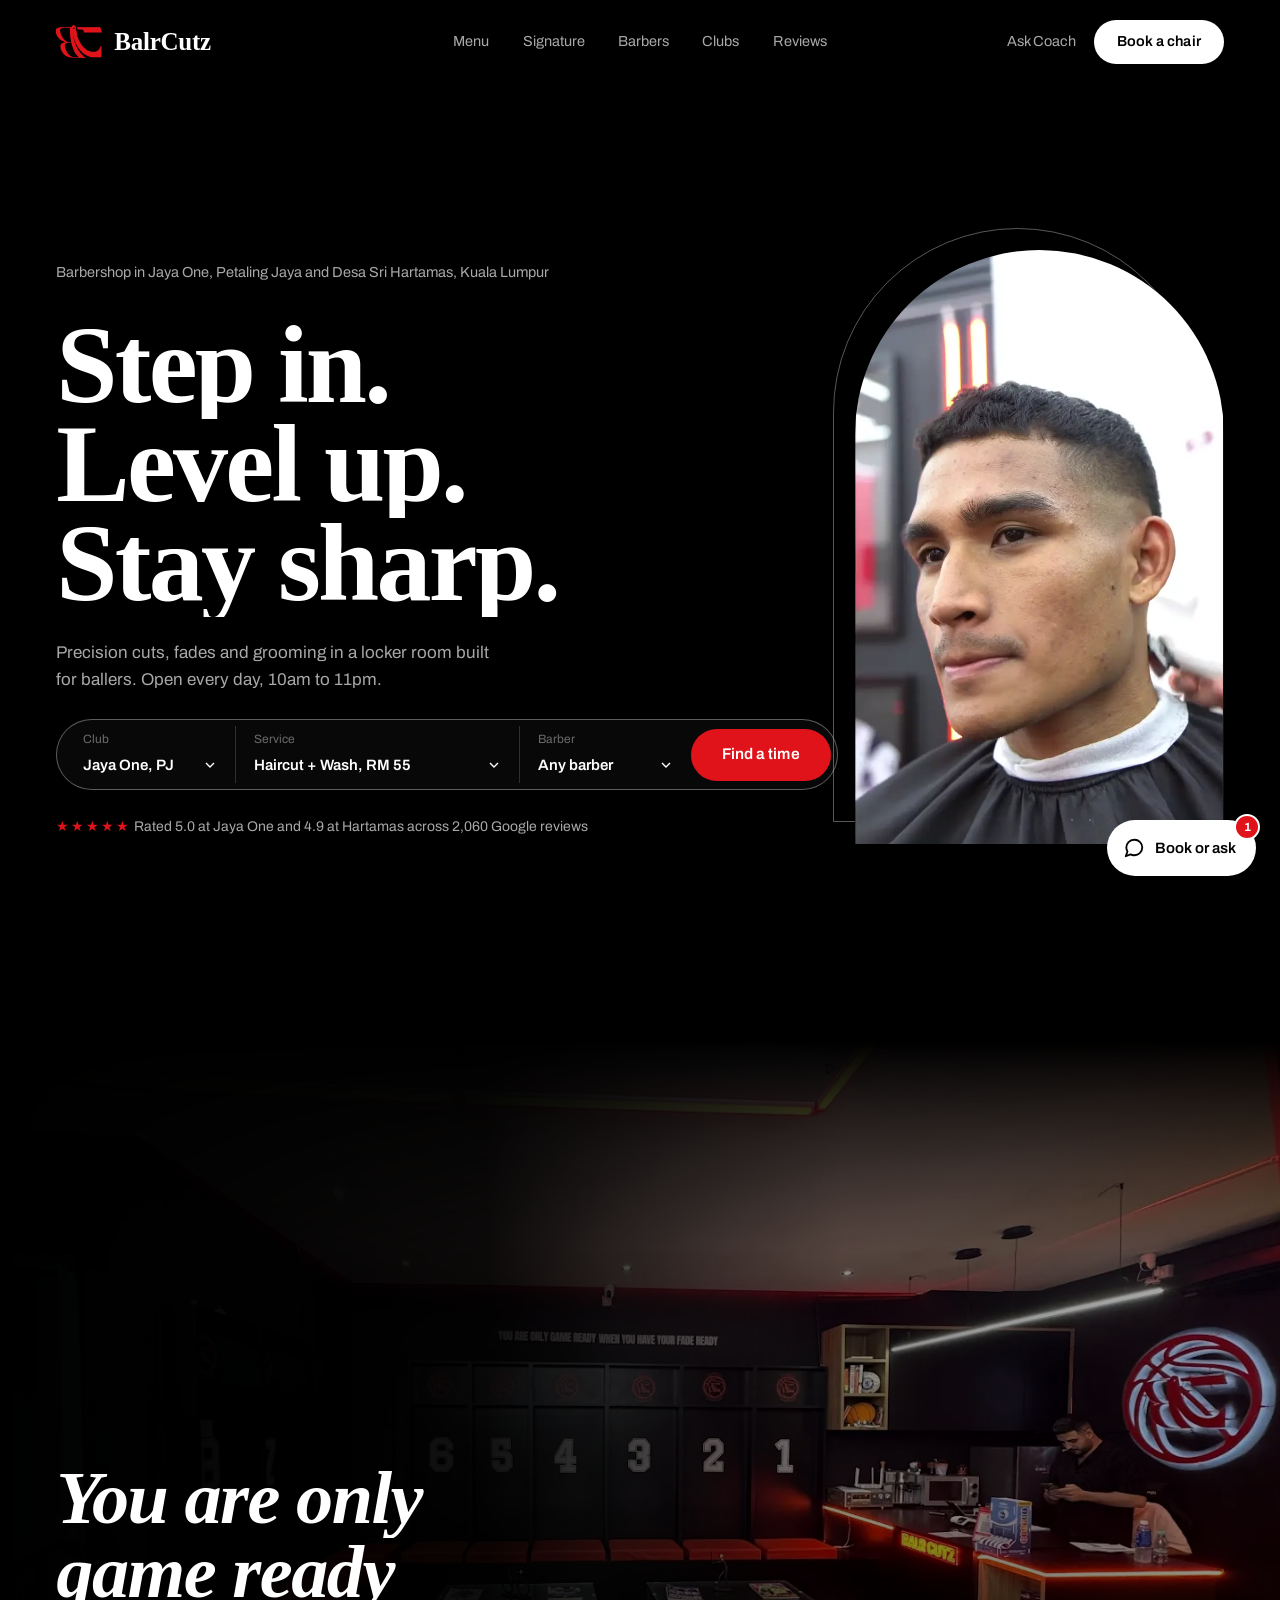
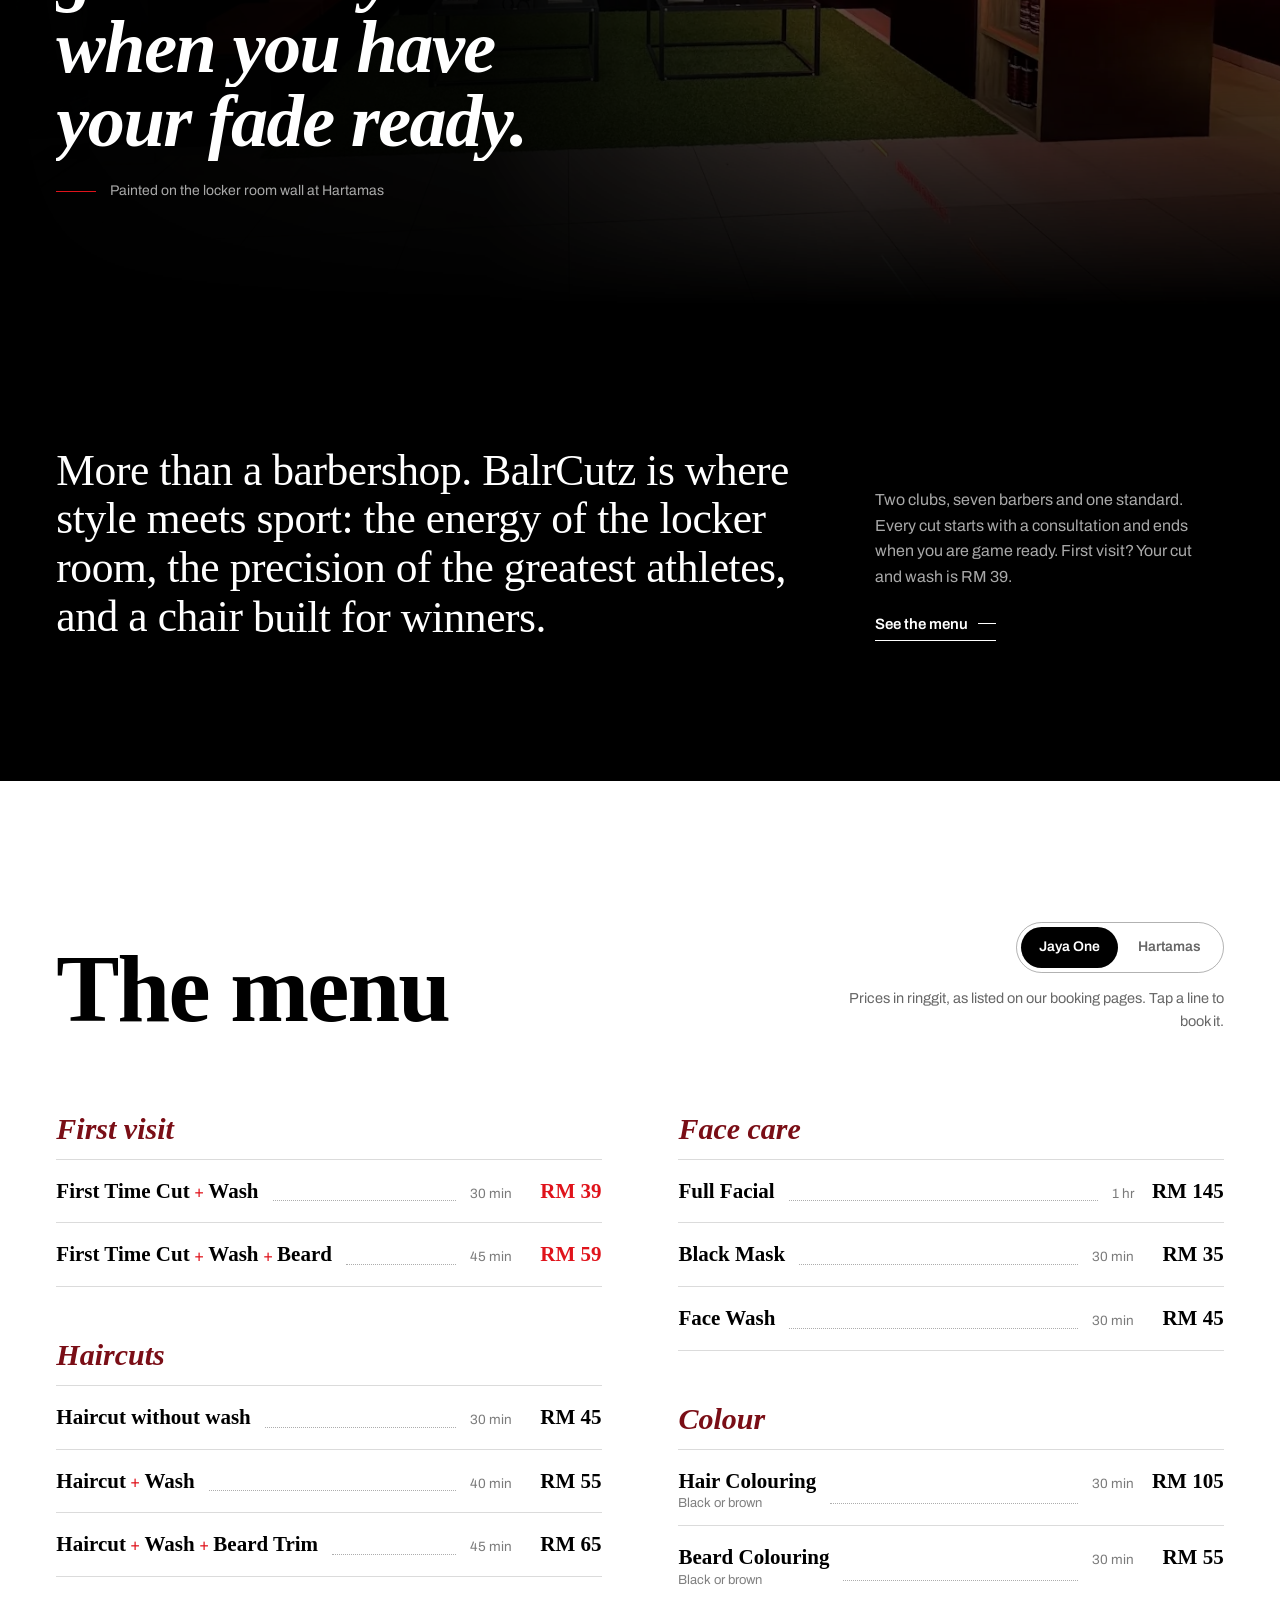
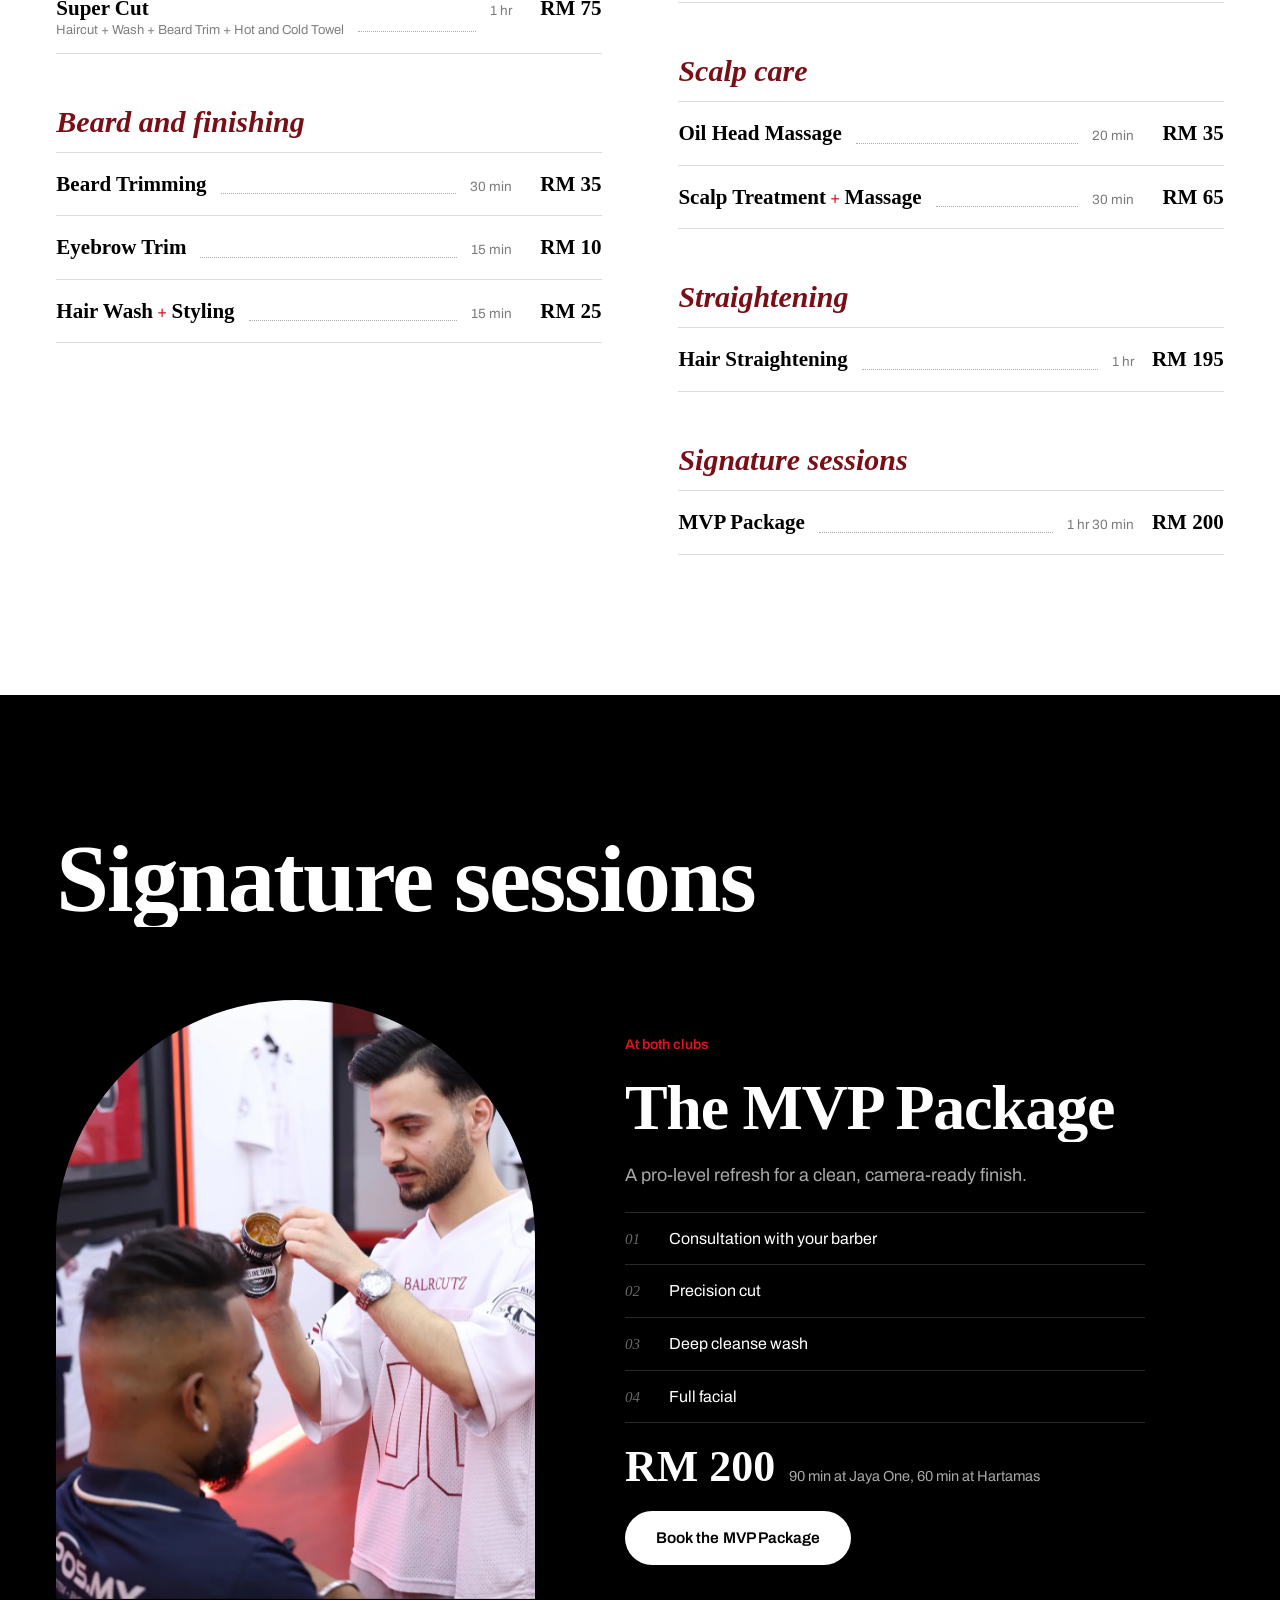
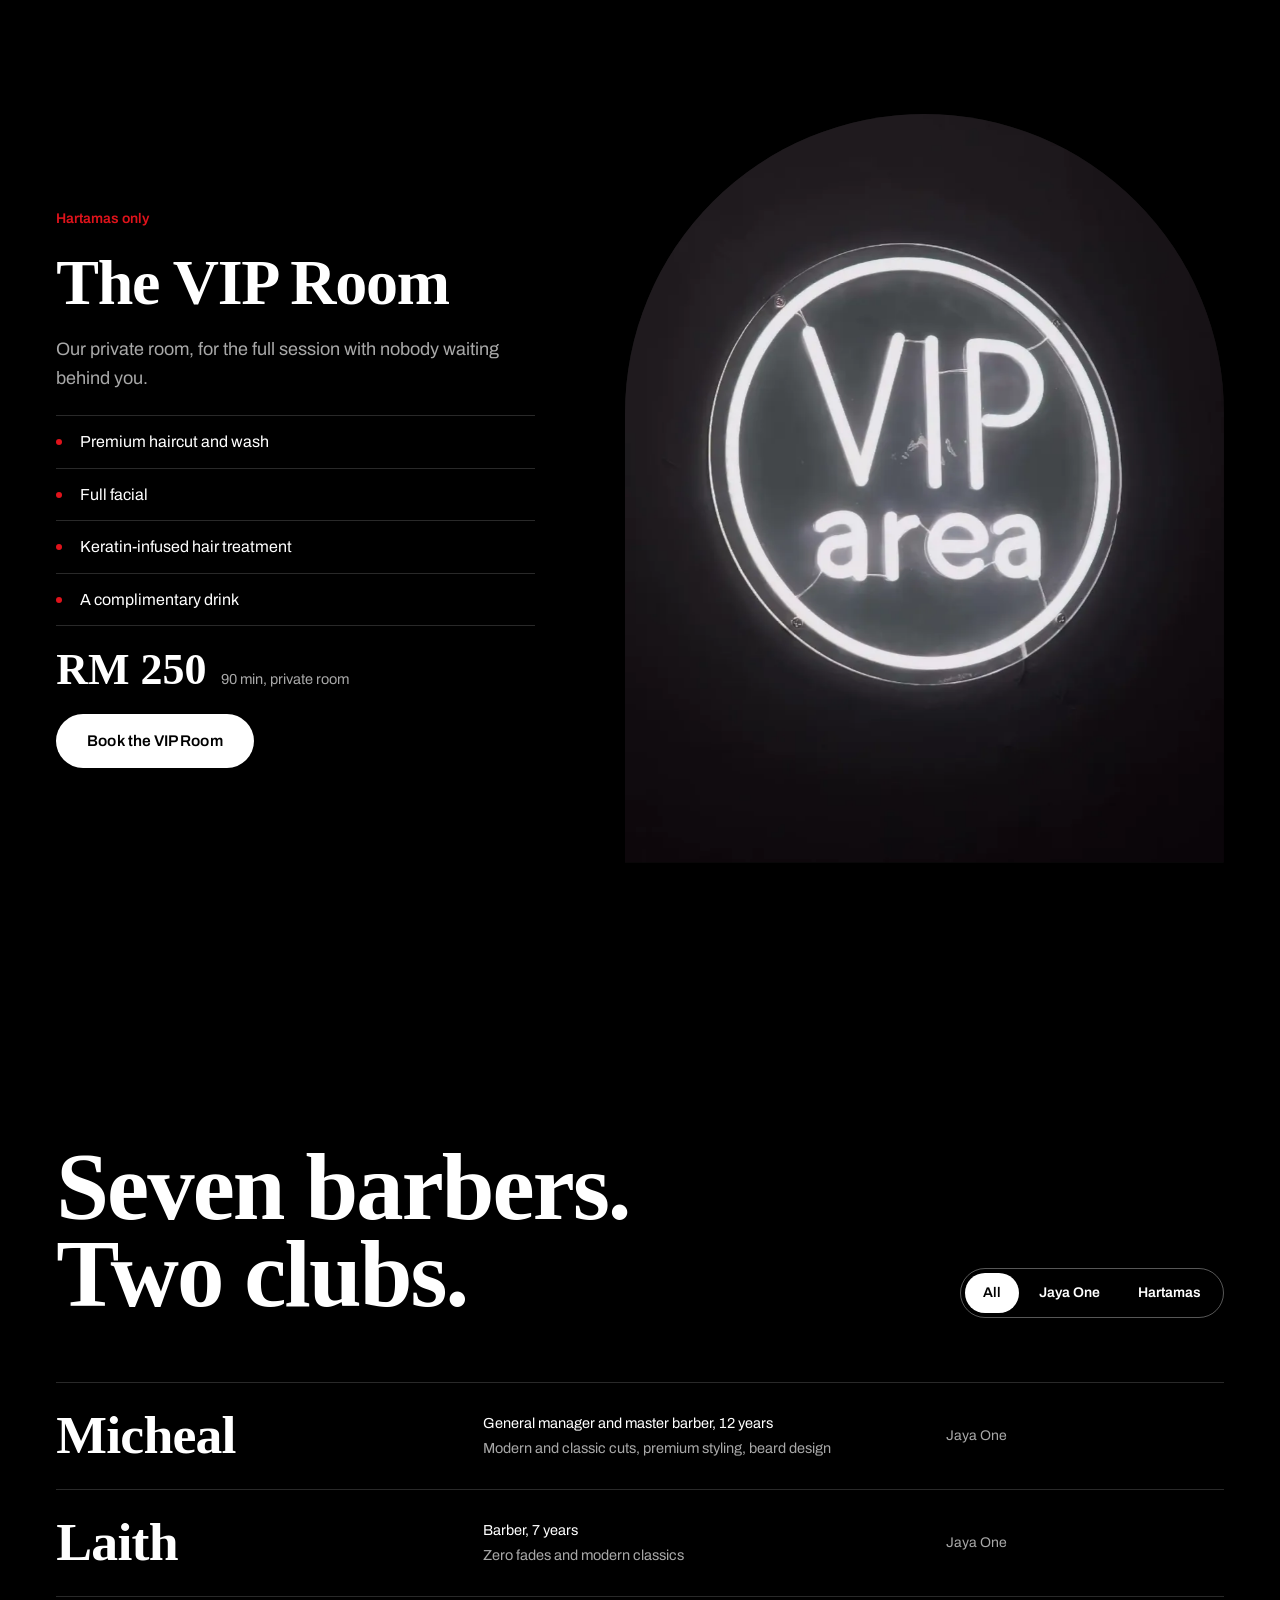
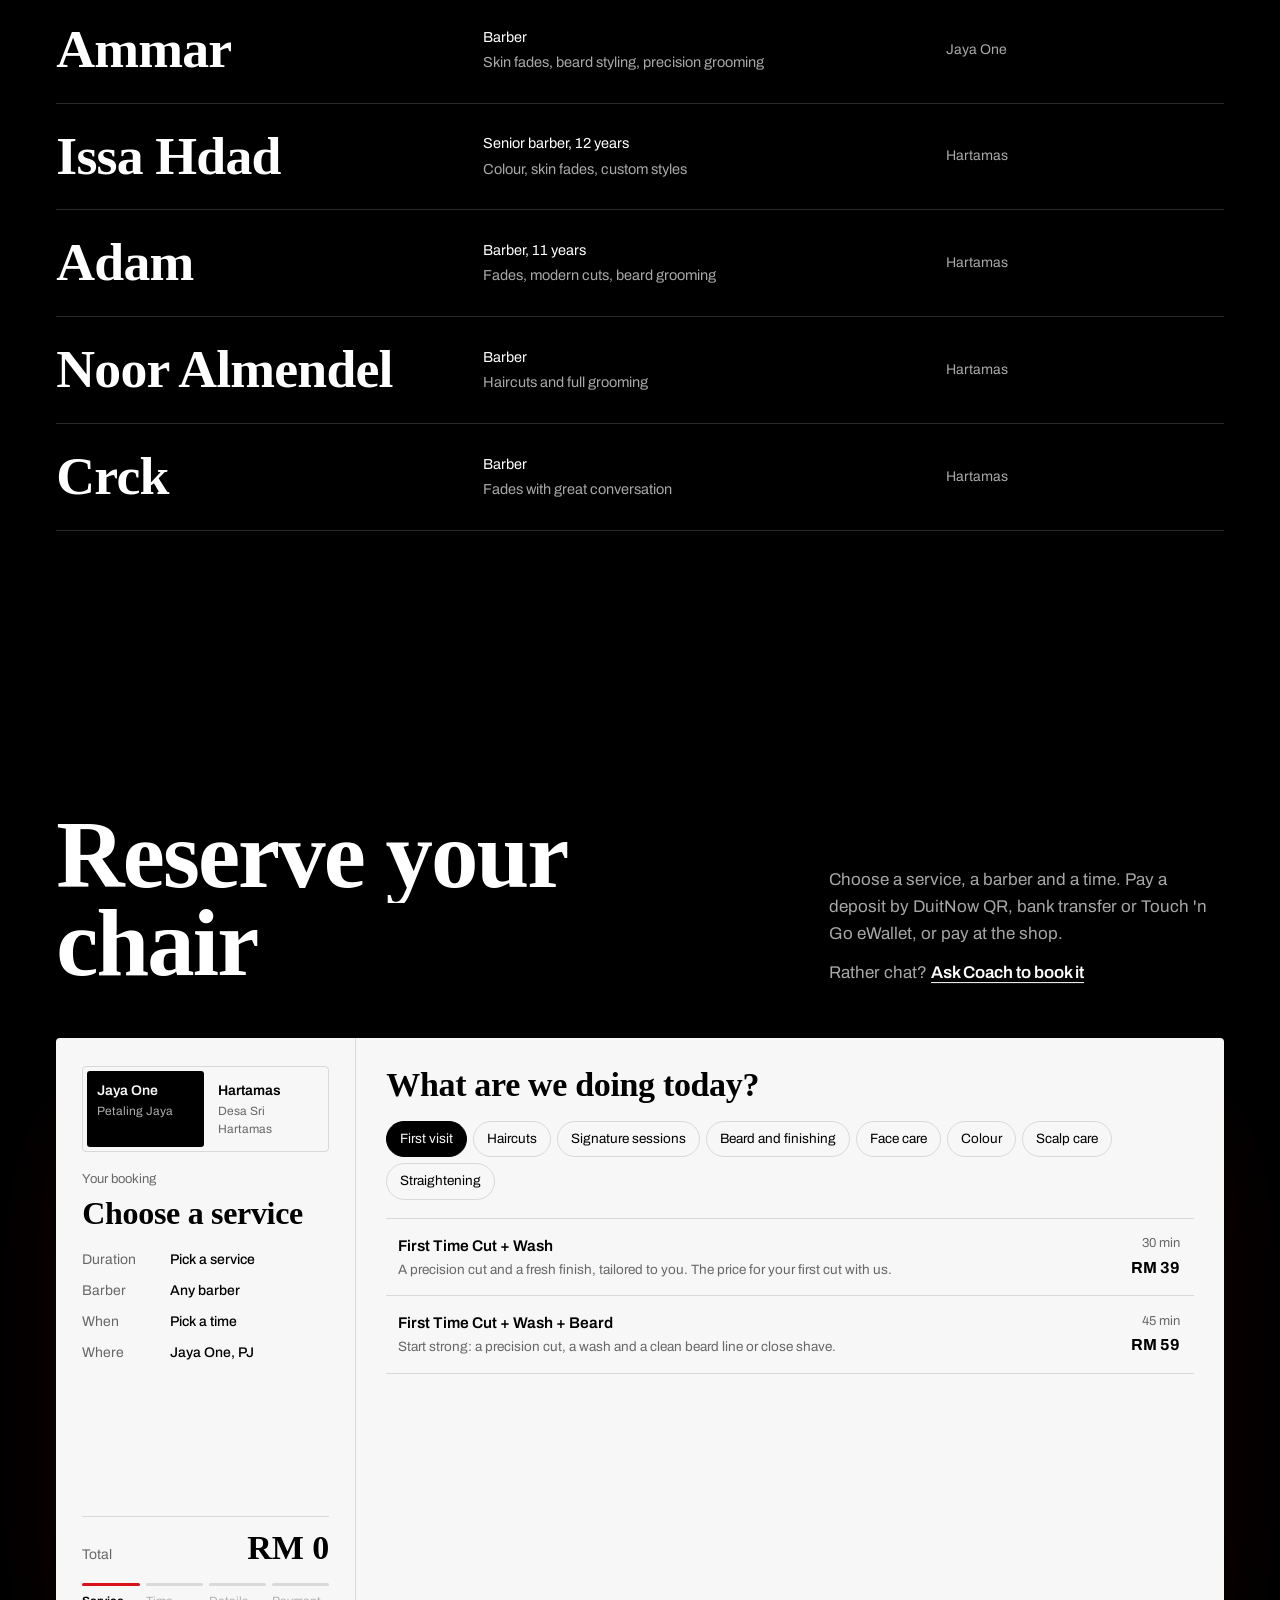
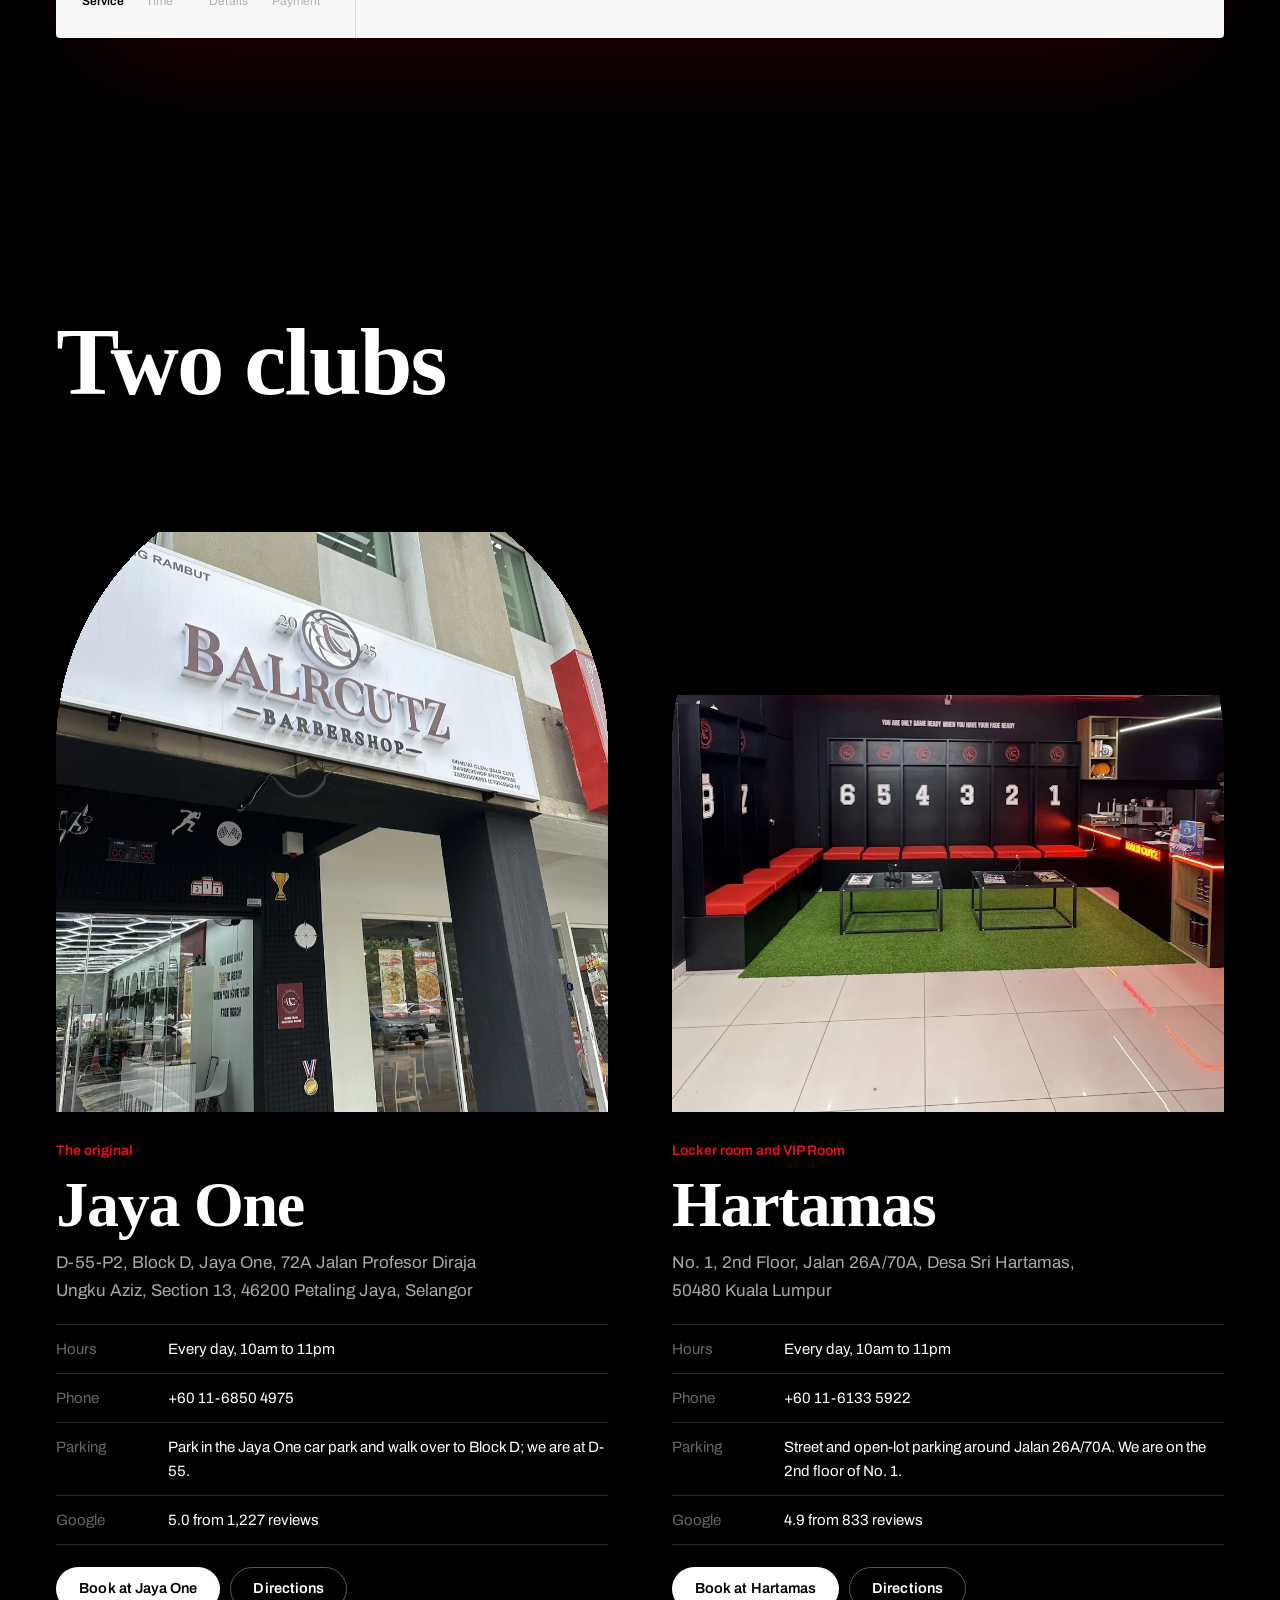
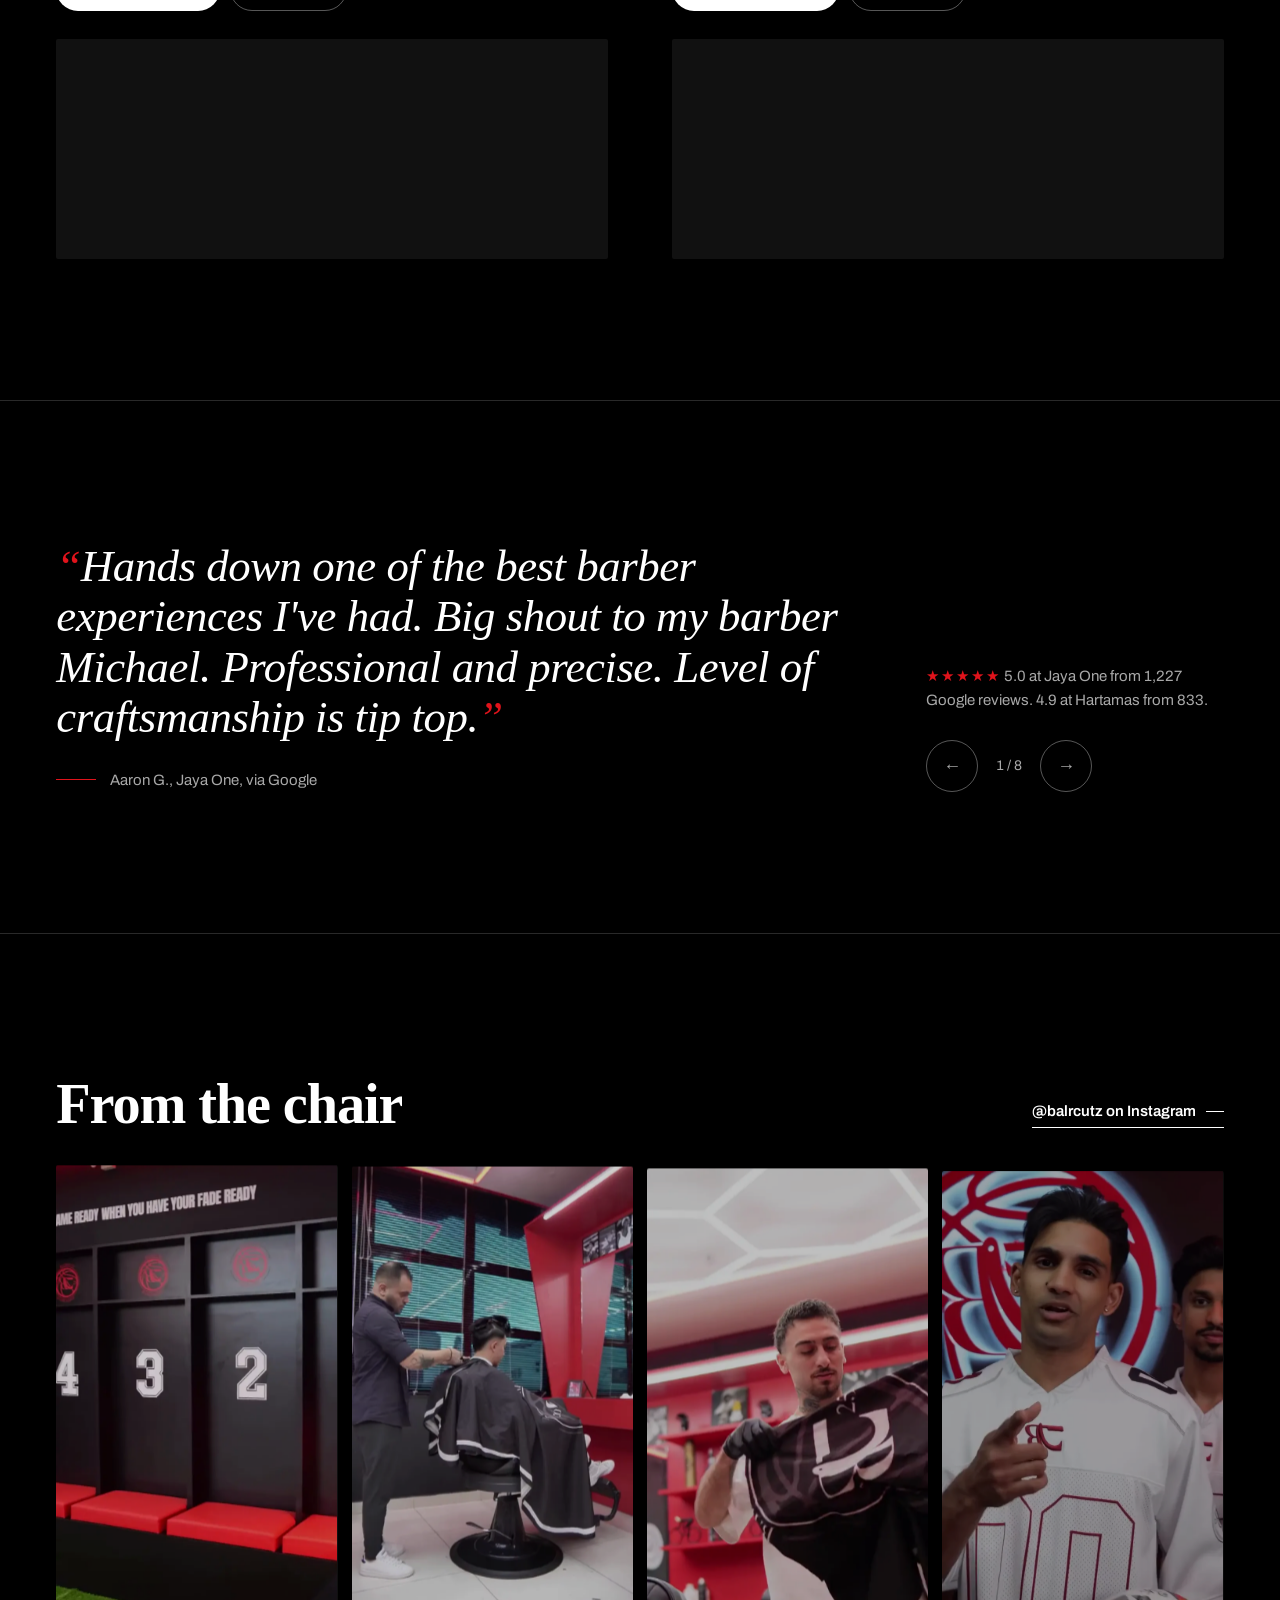
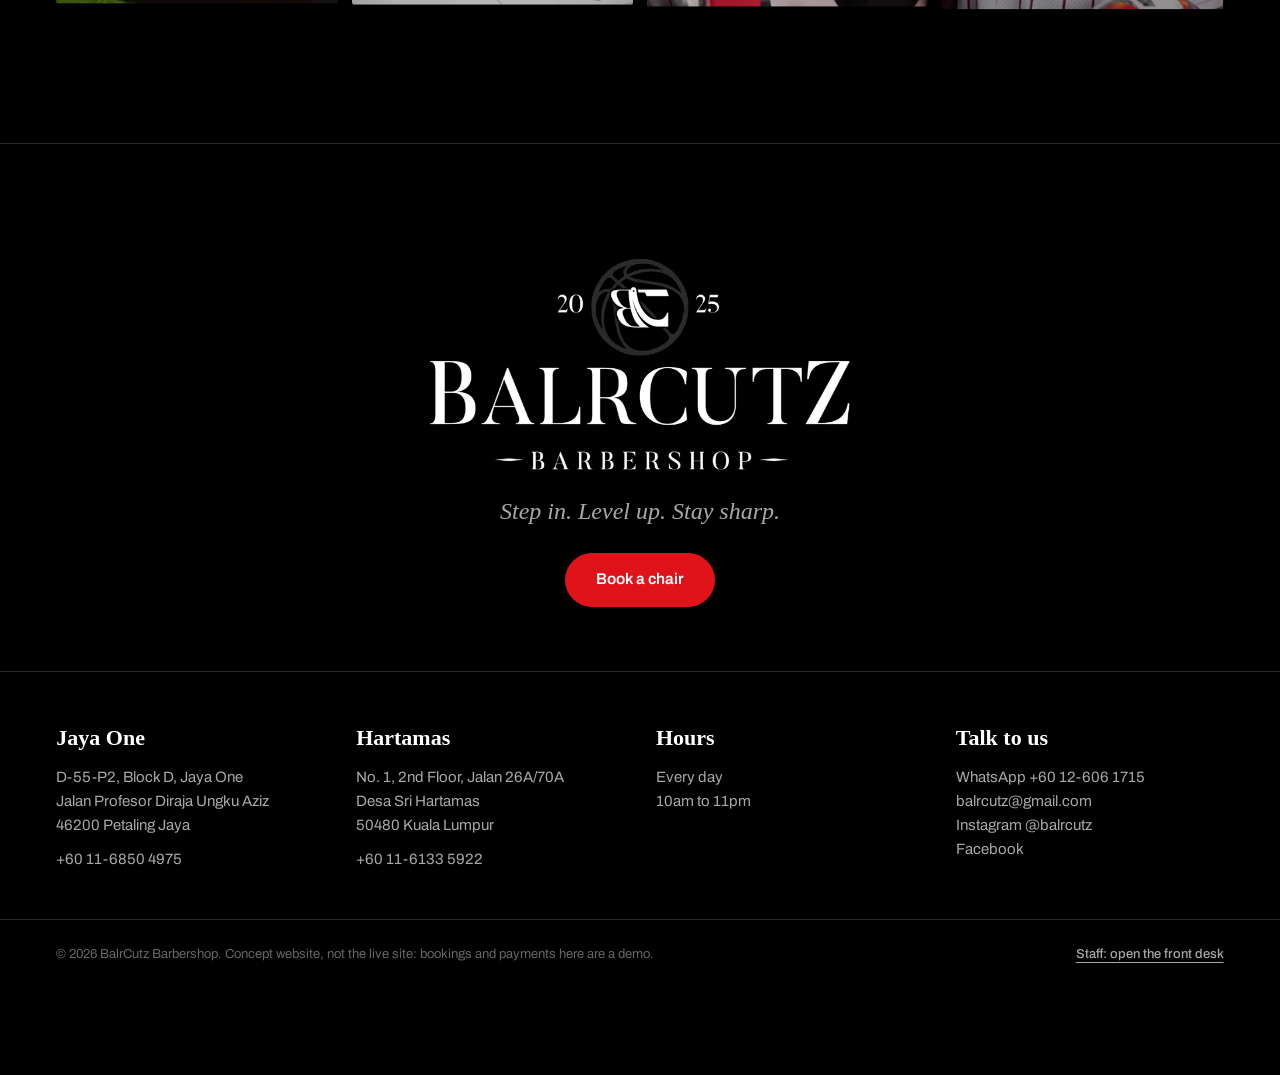
==== site-a-clubhouse/index.html @ 2fb484f3 "Two website concepts for BalrCutz Barbershop The Clubhouse (chic, calm motion) and Game Day (the fir" ====
<!doctype html>
<html lang="en">
<head>
  <meta charset="utf-8">
  <meta name="viewport" content="width=device-width, initial-scale=1">
  <title>BalrCutz Barbershop | The Clubhouse concept</title>
  <meta name="description" content="BalrCutz Barbershop in Jaya One, Petaling Jaya and Desa Sri Hartamas, Kuala Lumpur. Precision cuts, fades and grooming. Book a chair online.">
  <meta name="robots" content="noindex, nofollow">
  <meta property="og:title" content="BalrCutz Barbershop: Step in. Level up. Stay sharp.">
  <meta property="og:description" content="Concept website for BalrCutz: book a chair, pay by DuitNow QR, bank transfer or TNG eWallet, or ask Coach in the chat.">
  <meta property="og:image" content="https://23f3000111.github.io/balrcutz-concepts/shared/img/og.jpg">
  <meta name="theme-color" content="#000000">
  <link rel="icon" href="../shared/img/favicon.png">
  <link rel="apple-touch-icon" href="../shared/img/apple-touch-icon.png">
  <link rel="preload" href="../shared/fonts/bodoni-moda.woff2" as="font" type="font/woff2" crossorigin>
  <link rel="preload" href="../shared/fonts/archivo.woff2" as="font" type="font/woff2" crossorigin>
  <link rel="stylesheet" href="../shared/css/base.css">
  <link rel="stylesheet" href="css/site.css">
  <script>document.documentElement.classList.add('js-fx');setTimeout(function(){var h=document.documentElement;if(!h.classList.contains('fx-ready'))h.classList.add('fx-off')},3500)</script>
</head>
<body>
  <a class="skip" href="#main">Skip to content</a>

  <header class="nav" data-nav>
    <a class="nav-brand" href="#top" aria-label="BalrCutz, back to the top">
      <img src="../shared/img/logo/mark-red.png" alt="" width="46" height="33">
      <span>BalrCutz</span>
    </a>
    <nav class="nav-links" aria-label="Sections">
      <a href="#menu">Menu</a>
      <a href="#signature">Signature</a>
      <a href="#barbers">Barbers</a>
      <a href="#clubs">Clubs</a>
      <a href="#reviews">Reviews</a>
    </nav>
    <div class="nav-end">
      <button class="nav-chat" type="button" data-chat>Ask Coach</button>
      <a class="btn btn-light btn-sm" href="#book" data-book="step:1">Book a chair</a>
      <button class="nav-burger" type="button" data-menu-toggle aria-expanded="false" aria-controls="menu-panel" aria-label="Menu"><span></span><span></span></button>
    </div>
  </header>

  <div class="menu-panel" id="menu-panel" data-menu>
    <nav aria-label="Sections">
      <a href="#menu">Menu</a>
      <a href="#signature">Signature sessions</a>
      <a href="#barbers">Barbers</a>
      <a href="#book">Book a chair</a>
      <a href="#clubs">Clubs</a>
      <a href="#reviews">Reviews</a>
    </nav>
    <p class="menu-panel-foot"><a href="https://www.instagram.com/balrcutz/" target="_blank" rel="noopener">Instagram</a> <a href="https://wa.me/60126061715" target="_blank" rel="noopener">WhatsApp</a></p>
  </div>

  <main id="main">
    <!-- Hero: their own tagline, the arched mirror, and a finder that pre-fills the booking -->
    <section class="hero" id="top">
      <div class="hero-copy">
        <p class="hero-where" data-reveal="fade">Barbershop in Jaya One, Petaling Jaya and Desa Sri Hartamas, Kuala Lumpur</p>
        <h1 class="hero-title" data-reveal="lines" data-delay=".15">Step in.<br>Level up.<br>Stay sharp.</h1>
        <p class="hero-lede" data-reveal="up" data-delay=".75">Precision cuts, fades and grooming in a locker room built for ballers. Open every day, 10am to 11pm.</p>
        <form class="finder" id="finder" data-reveal="up" data-delay=".9" aria-label="Find a time">
          <label class="finder-f"><span>Club</span>
            <select name="club">
              <option value="jayaone">Jaya One, PJ</option>
              <option value="hartamas">Hartamas, KL</option>
            </select>
          </label>
          <label class="finder-f finder-svc"><span>Service</span><select name="svc"></select></label>
          <label class="finder-f"><span>Barber</span><select name="barber"></select></label>
          <button class="btn btn-red" type="submit">Find a time</button>
        </form>
        <p class="hero-proof" data-reveal="fade" data-delay="1.1"><span class="stars" aria-hidden="true">&#9733;&#9733;&#9733;&#9733;&#9733;</span> Rated 5.0 at Jaya One and 4.9 at Hartamas across 2,060 Google reviews</p>
      </div>
      <div class="hero-mirror">
        <div class="mirror-frame">
          <span class="mirror-line" aria-hidden="true" data-reveal="fade" data-delay=".9"></span>
          <figure class="mirror" data-reveal="clip" data-delay=".2">
            <video data-autoplay muted loop playsinline preload="auto" poster="../shared/video/fade.webp" aria-label="A mid fade being finished at BalrCutz Hartamas">
              <source src="../shared/video/fade.mp4" type="video/mp4">
            </video>
          </figure>
        </div>
      </div>
    </section>

    <!-- The line painted on their locker-room wall -->
    <section class="wall" aria-labelledby="wall-quote">
      <div class="wall-media"><img src="../shared/img/shop/ht-lockers.webp" alt="The locker room at BalrCutz Hartamas, with numbered lockers, red benches and turf" width="1600" height="1200" loading="lazy" data-parallax=".14"></div>
      <div class="wall-copy">
        <blockquote>
          <p id="wall-quote" class="wall-quote" data-reveal="lines">You are only game ready when you have your fade ready.</p>
        </blockquote>
        <p class="wall-cap" data-reveal="fade" data-delay=".4">Painted on the locker room wall at Hartamas</p>
      </div>
    </section>

    <section class="intro" aria-label="About BalrCutz">
      <p class="intro-text" data-reveal="words">More than a barbershop. BalrCutz is where style meets sport: the energy of the locker room, the precision of the greatest athletes, and a chair built for winners.</p>
      <div class="intro-side" data-reveal="up" data-delay=".2">
        <p>Two clubs, seven barbers and one standard. Every cut starts with a consultation and ends when you are game ready. First visit? Your cut and wash is RM 39.</p>
        <a class="link-arrow" href="#menu">See the menu</a>
      </div>
    </section>

    <!-- The menu, set like the white price card on their wall -->
    <section class="menu" id="menu" aria-labelledby="menu-title">
      <header class="menu-head">
        <h2 id="menu-title" class="sec-title" data-reveal="lines">The menu</h2>
        <div class="menu-tools" data-reveal="up" data-delay=".2">
          <div class="seg" role="group" aria-label="Show prices for">
            <button type="button" aria-pressed="true" data-menu-club="jayaone">Jaya One</button>
            <button type="button" aria-pressed="false" data-menu-club="hartamas">Hartamas</button>
          </div>
          <p>Prices in ringgit, as listed on our booking pages. Tap a line to book it.</p>
        </div>
      </header>
      <div class="menu-cols" id="menu-list" aria-live="polite"></div>
    </section>

    <section class="sig" id="signature" aria-labelledby="sig-title">
      <h2 id="sig-title" class="sec-title" data-reveal="lines">Signature sessions</h2>
      <div class="sig-grid">
        <article class="sig-card">
          <figure class="sig-photo arch" data-reveal="clip"><img src="../shared/img/pro/pomade.webp" alt="A BalrCutz barber working pomade into a finished cut" width="1100" height="1467" loading="lazy"></figure>
          <div class="sig-body">
            <p class="sig-where">At both clubs</p>
            <h3 class="sig-name" data-reveal="lines">The MVP Package</h3>
            <p class="sig-text">A pro-level refresh for a clean, camera-ready finish.</p>
            <ol class="sig-steps" data-reveal="stagger">
              <li>Consultation with your barber</li>
              <li>Precision cut</li>
              <li>Deep cleanse wash</li>
              <li>Full facial</li>
            </ol>
            <p class="sig-price"><strong>RM 200</strong> <span>90 min at Jaya One, 60 min at Hartamas</span></p>
            <a class="btn btn-light" href="#book" data-book="svc:mvp,step:1">Book the MVP Package</a>
          </div>
        </article>
        <article class="sig-card">
          <figure class="sig-photo arch" data-reveal="clip" data-delay=".15"><img src="../shared/img/reel/vip.webp" alt="The neon VIP area sign at BalrCutz Hartamas" width="900" height="1125" loading="lazy"></figure>
          <div class="sig-body">
            <p class="sig-where">Hartamas only</p>
            <h3 class="sig-name" data-reveal="lines">The VIP Room</h3>
            <p class="sig-text">Our private room, for the full session with nobody waiting behind you.</p>
            <ul class="sig-list" data-reveal="stagger">
              <li>Premium haircut and wash</li>
              <li>Full facial</li>
              <li>Keratin-infused hair treatment</li>
              <li>A complimentary drink</li>
            </ul>
            <p class="sig-price"><strong>RM 250</strong> <span>90 min, private room</span></p>
            <a class="btn btn-light" href="#book" data-book="svc:vip,club:hartamas,step:1">Book the VIP Room</a>
          </div>
        </article>
      </div>
    </section>

    <section class="roster" id="barbers" aria-labelledby="roster-title">
      <header class="roster-head">
        <h2 id="roster-title" class="sec-title" data-reveal="lines">Seven barbers.<br>Two clubs.</h2>
        <div class="seg" role="group" aria-label="Show barbers at" data-reveal="up" data-delay=".2">
          <button type="button" aria-pressed="true" data-roster="all">All</button>
          <button type="button" aria-pressed="false" data-roster="jayaone">Jaya One</button>
          <button type="button" aria-pressed="false" data-roster="hartamas">Hartamas</button>
        </div>
      </header>
      <ol class="roster-list" id="roster-list"></ol>
      <figure class="roster-float" aria-hidden="true"><img alt="" src="../shared/img/team/micheal-bw.webp" width="320" height="400"></figure>
    </section>

    <section class="book" id="book" aria-labelledby="book-title">
      <header class="book-head">
        <h2 id="book-title" class="sec-title" data-reveal="lines">Reserve your chair</h2>
        <div class="book-intro" data-reveal="up" data-delay=".2">
          <p>Choose a service, a barber and a time. Pay a deposit by DuitNow QR, bank transfer or Touch 'n Go eWallet, or pay at the shop.</p>
          <p class="book-alt">Rather chat? <button class="link" type="button" data-chat="book">Ask Coach to book it</button></p>
        </div>
      </header>
      <div id="bk-main" data-reveal="fade" data-delay=".1"></div>
    </section>

    <section class="clubs" id="clubs" aria-labelledby="clubs-title">
      <h2 id="clubs-title" class="sec-title" data-reveal="lines">Two clubs</h2>
      <div class="clubs-grid" id="clubs-grid"></div>
    </section>

    <section class="reviews" id="reviews" aria-labelledby="reviews-title">
      <h2 id="reviews-title" class="sr-only">Reviews</h2>
      <div class="rv">
        <figure class="rv-quote" id="rv-quote" aria-live="polite">
          <blockquote><p id="rv-text"></p></blockquote>
          <figcaption id="rv-by"></figcaption>
        </figure>
        <div class="rv-side">
          <p class="rv-score"><span class="stars" aria-hidden="true">&#9733;&#9733;&#9733;&#9733;&#9733;</span> 5.0 at Jaya One from 1,227 Google reviews. 4.9 at Hartamas from 833.</p>
          <div class="rv-nav">
            <button type="button" class="rv-btn" id="rv-prev" aria-label="Previous review">&#8592;</button>
            <span id="rv-count" aria-hidden="true">1 / 8</span>
            <button type="button" class="rv-btn" id="rv-next" aria-label="Next review">&#8594;</button>
          </div>
        </div>
      </div>
    </section>

    <section class="ig" aria-labelledby="ig-title">
      <header class="ig-head">
        <h2 id="ig-title" class="ig-title" data-reveal="lines">From the chair</h2>
        <a class="link-arrow" href="https://www.instagram.com/balrcutz/" target="_blank" rel="noopener">@balrcutz on Instagram</a>
      </header>
      <div class="ig-grid" data-reveal="stagger">
        <a class="ig-tile" href="https://www.instagram.com/balrcutz/reel/DRPA_7CEvmE/" target="_blank" rel="noopener" aria-label="Reel: the Hartamas opening, locker room tour">
          <video data-autoplay muted loop playsinline preload="none" poster="../shared/video/lockers.webp"><source src="../shared/video/lockers.mp4" type="video/mp4"></video>
        </a>
        <a class="ig-tile" href="https://www.instagram.com/balrcutz/reel/DfmTlaFSLUH/" target="_blank" rel="noopener" aria-label="Reel: a sectioned cut with clipper work">
          <video data-autoplay muted loop playsinline preload="none" poster="../shared/video/sections.webp"><source src="../shared/video/sections.mp4" type="video/mp4"></video>
        </a>
        <a class="ig-tile" href="https://www.instagram.com/balrcutz/reel/Dey1R01gUAp/" target="_blank" rel="noopener" aria-label="Reel: cape on under the hexagon lights">
          <video data-autoplay muted loop playsinline preload="none" poster="../shared/video/chair.webp"><source src="../shared/video/chair.mp4" type="video/mp4"></video>
        </a>
        <a class="ig-tile" href="https://www.instagram.com/balrcutz/reel/DRPA_7CEvmE/" target="_blank" rel="noopener" aria-label="Reel: the BalrCutz barbers in their jerseys">
          <video data-autoplay muted loop playsinline preload="none" poster="../shared/video/team.webp"><source src="../shared/video/team.mp4" type="video/mp4"></video>
        </a>
      </div>
    </section>
  </main>

  <footer class="foot">
    <div class="foot-top">
      <img class="foot-mark" src="../shared/img/logo/wordmark-light.png" alt="BalrCutz Barbershop, established 2025" width="360" height="181" loading="lazy">
      <p class="foot-line">Step in. Level up. Stay sharp.</p>
      <a class="btn btn-red" href="#book" data-book="step:1">Book a chair</a>
    </div>
    <div class="foot-cols">
      <div>
        <h3>Jaya One</h3>
        <p>D-55-P2, Block D, Jaya One<br>Jalan Profesor Diraja Ungku Aziz<br>46200 Petaling Jaya</p>
        <p><a href="tel:+601168504975">+60 11-6850 4975</a></p>
      </div>
      <div>
        <h3>Hartamas</h3>
        <p>No. 1, 2nd Floor, Jalan 26A/70A<br>Desa Sri Hartamas<br>50480 Kuala Lumpur</p>
        <p><a href="tel:+601161335922">+60 11-6133 5922</a></p>
      </div>
      <div>
        <h3>Hours</h3>
        <p>Every day<br>10am to 11pm</p>
      </div>
      <div>
        <h3>Talk to us</h3>
        <p><a href="https://wa.me/60126061715" target="_blank" rel="noopener">WhatsApp +60 12-606 1715</a><br><a href="mailto:balrcutz@gmail.com">balrcutz@gmail.com</a><br><a href="https://www.instagram.com/balrcutz/" target="_blank" rel="noopener">Instagram @balrcutz</a><br><a href="https://www.facebook.com/people/BalrCutz-Barbershop/61573765353855/" target="_blank" rel="noopener">Facebook</a></p>
      </div>
    </div>
    <div class="foot-base">
      <p>&copy; <span data-year>2026</span> BalrCutz Barbershop. Concept website, not the live site: bookings and payments here are a demo.</p>
      <p><button class="link" type="button" data-desk="booking">Staff: open the front desk</button></p>
    </div>
  </footer>

  <script src="../shared/js/vendor/gsap.min.js" defer></script>
  <script src="../shared/js/vendor/ScrollTrigger.min.js" defer></script>
  <script src="../shared/js/vendor/SplitText.min.js" defer></script>
  <script src="../shared/js/vendor/lenis.min.js" defer></script>
  <script src="../shared/js/vendor/qrcode.min.js" defer></script>
  <script src="../shared/js/core.js" defer></script>
  <script src="../shared/js/data.js" defer></script>
  <script src="../shared/js/booking.js" defer></script>
  <script src="../shared/js/pay.js" defer></script>
  <script src="../shared/js/desk.js" defer></script>
  <script src="../shared/js/chat.js" defer></script>
  <script src="../shared/js/fx.js" defer></script>
  <script src="../shared/js/ui.js" defer></script>
  <script src="js/site.js" defer></script>
</body>
</html>
---- shared/css/base.css ----
/* BalrCutz shared styles: fonts, reset, and the shared components (booking widget, payment panel, chat, front desk, toasts).
   Components read custom properties so each concept skins them without fighting selectors:
   --ink --paper --red --maroon  --f-display --f-ui  --bk-*  --ch-*  (defaults below are concept-neutral) */

/* ---------- fonts (self-hosted, latin) ---------- */
@font-face { font-family: 'Bodoni Moda'; src: url('../fonts/bodoni-moda.woff2') format('woff2'); font-weight: 400 900; font-style: normal; font-display: swap; }
@font-face { font-family: 'Bodoni Moda'; src: url('../fonts/bodoni-moda-italic.woff2') format('woff2'); font-weight: 400 900; font-style: italic; font-display: swap; }
@font-face { font-family: 'Archivo'; src: url('../fonts/archivo.woff2') format('woff2'); font-weight: 100 900; font-stretch: 62% 125%; font-style: normal; font-display: swap; }
@font-face { font-family: 'Roboto Serif Cond'; src: url('../fonts/roboto-serif-cond-900.woff2') format('woff2'); font-weight: 900; font-style: normal; font-display: swap; }
@font-face { font-family: 'Roboto Serif Semi'; src: url('../fonts/roboto-serif-semicond-800.woff2') format('woff2'); font-weight: 800; font-style: normal; font-display: swap; }
@font-face { font-family: 'Roboto Serif'; src: url('../fonts/roboto-serif-text.woff2') format('woff2'); font-weight: 400 700; font-style: normal; font-display: swap; }
@font-face { font-family: 'Roboto Serif'; src: url('../fonts/roboto-serif-text-italic.woff2') format('woff2'); font-weight: 400; font-style: italic; font-display: swap; }

/* ---------- reset ---------- */
*, *::before, *::after { box-sizing: border-box; }
html { -webkit-text-size-adjust: 100%; text-size-adjust: 100%; scroll-padding-top: 88px; }
body { margin: 0; min-height: 100vh; text-rendering: optimizeLegibility; -webkit-font-smoothing: antialiased; -moz-osx-font-smoothing: grayscale; overflow-x: clip; }
img, video, svg, canvas { display: block; max-width: 100%; }
img, video { height: auto; }
h1, h2, h3, h4, h5, h6, p, figure, blockquote, dl, dd, ol, ul { margin: 0; }
ol, ul { padding: 0; list-style: none; }
button, input, select, textarea { font: inherit; color: inherit; }
button { cursor: pointer; background: none; border: 0; padding: 0; }
button:disabled { cursor: not-allowed; }
a { color: inherit; text-decoration: none; }
table { border-collapse: collapse; }
[hidden] { display: none !important; }
:focus-visible { outline: 2px solid var(--focus, #E0131B); outline-offset: 3px; }
.sr-only, .bk-sr { position: absolute !important; width: 1px; height: 1px; overflow: hidden; clip: rect(0 0 0 0); white-space: nowrap; }
.skip { position: fixed; left: 16px; top: -60px; z-index: 2000; padding: 10px 16px; background: #fff; color: #000; font: 600 14px/1 system-ui, sans-serif; border-radius: 4px; transition: top .2s; }
.skip:focus { top: 16px; }

.plus { font-family: var(--f-ui, system-ui, sans-serif); font-weight: 400; font-size: .78em; font-style: normal; color: var(--red, #E0131B); padding: 0 .08em; vertical-align: .06em; }

/* Motion: elements waiting for a reveal stay hidden only while the motion layer is running */
.js-fx [data-reveal] { visibility: hidden; }
.fx-off [data-reveal] { visibility: visible !important; }
.fx-line { padding-bottom: .04em; margin-bottom: -.04em; }
[data-count] { display: inline-block; font-variant-numeric: tabular-nums; }

/* lenis */
html.lenis, html.lenis body { height: auto; }
.lenis.lenis-smooth { scroll-behavior: auto !important; }
.lenis.lenis-smooth [data-lenis-prevent] { overscroll-behavior: contain; }
.lenis.lenis-stopped { overflow: hidden; }

/* ---------- booking widget ---------- */
.bk {
  --bk-bg: #fff; --bk-fg: #000; --bk-mute: rgba(0,0,0,.6); --bk-faint: rgba(0,0,0,.32); --bk-line: rgba(0,0,0,.12); --bk-line-2: rgba(0,0,0,.24);
  --bk-accent: #E0131B; --bk-accent-fg: #fff; --bk-soft: rgba(0,0,0,.05); --bk-open: rgba(0,0,0,.08); --bk-r: 6px; --bk-r-sm: 4px; --bk-r-pill: 999px;
  --bk-display: var(--f-display, Georgia, serif); --bk-ui: var(--f-ui, system-ui, sans-serif);
  display: grid; grid-template-columns: minmax(250px, 300px) minmax(0, 1fr);
  background: var(--bk-bg); color: var(--bk-fg); border: 1px solid var(--bk-line); border-radius: var(--bk-r);
  font-family: var(--bk-ui); font-size: 15px; line-height: 1.5; min-height: 600px; position: relative;
}
.bk-side { padding: 28px 26px; border-right: 1px solid var(--bk-line); display: flex; flex-direction: column; gap: 18px; min-width: 0; }
.bk-main { padding: 28px 30px 30px; min-width: 0; display: flex; flex-direction: column; }
.bk-pane { display: flex; flex-direction: column; gap: 18px; flex: 1; }
.bk-clubs { display: grid; grid-template-columns: 1fr 1fr; border: 1px solid var(--bk-line); border-radius: var(--bk-r); padding: 4px; gap: 4px; }
.bk-club { padding: 9px 10px; border-radius: var(--bk-r-sm); text-align: left; display: flex; flex-direction: column; gap: 1px; transition: background .2s, color .2s; }
.bk-club-name { font-weight: 600; font-size: 14px; }
.bk-club-area { font-size: 12px; color: var(--bk-mute); }
.bk-club[aria-pressed="true"] { background: var(--bk-fg); color: var(--bk-bg); }
.bk-club[aria-pressed="true"] .bk-club-area { color: inherit; opacity: .7; }
.bk-club:not([aria-pressed="true"]):hover { background: var(--bk-soft); }
.bk-kicker { font-size: 13px; color: var(--bk-mute); margin-bottom: -10px; }
.bk-title { font-family: var(--bk-display); font-size: 30px; line-height: 1.05; font-weight: 700; }
.bk-facts { display: grid; gap: 10px; }
.bk-facts div { display: grid; grid-template-columns: 78px 1fr; gap: 10px; font-size: 14px; }
.bk-facts dt { color: var(--bk-mute); }
.bk-facts dd { font-weight: 500; }
.bk-lines { display: grid; gap: 4px; font-size: 13.5px; color: var(--bk-mute); border-top: 1px solid var(--bk-line); padding-top: 12px; }
.bk-lines li { display: flex; justify-content: space-between; gap: 10px; }
.bk-total { display: flex; justify-content: space-between; align-items: baseline; border-top: 1px solid var(--bk-line); padding-top: 14px; margin-top: auto; }
.bk-total span { color: var(--bk-mute); font-size: 14px; }
.bk-total strong { font-family: var(--bk-display); font-size: 34px; line-height: 1; font-variant-numeric: lining-nums tabular-nums; }
.bk-progress { display: grid; grid-template-columns: repeat(4, 1fr); gap: 6px; }
.bk-progress li { display: flex; flex-direction: column; gap: 6px; font-size: 12px; color: var(--bk-faint); }
.bk-progress li::before { content: ''; height: 3px; border-radius: 3px; background: var(--bk-line); }
.bk-progress li.is-done::before, .bk-progress li.is-now::before { background: var(--bk-accent); }
.bk-progress li.is-now { color: var(--bk-fg); font-weight: 600; }
.bk-progress-n { display: none; }
.bk-h { font-family: var(--bk-display); font-size: 28px; font-weight: 700; line-height: 1.1; }
.bk-h:focus { outline: none; }
.bk-sub { font-size: 14px; font-weight: 600; margin-bottom: 10px; }
.bk-cats { display: flex; flex-wrap: wrap; gap: 6px; }
.bk-cat { padding: 7px 13px; border-radius: var(--bk-r-pill); border: 1px solid var(--bk-line); font-size: 13.5px; transition: background .2s, color .2s, border-color .2s; }
.bk-cat:hover { border-color: var(--bk-line-2); }
.bk-cat[aria-selected="true"] { background: var(--bk-fg); color: var(--bk-bg); border-color: var(--bk-fg); }
.bk-list { display: grid; gap: 0; border-top: 1px solid var(--bk-line); }
.bk-svc { display: flex; justify-content: space-between; align-items: center; gap: 18px; padding: 15px 14px 15px 12px; border-bottom: 1px solid var(--bk-line); text-align: left; position: relative; transition: background .2s; }
.bk-svc::before { content: ''; position: absolute; left: 0; top: 0; bottom: 0; width: 3px; background: var(--bk-accent); transform: scaleY(0); transition: transform .25s; }
.bk-svc:hover { background: var(--bk-soft); }
.bk-svc[aria-checked="true"] { background: var(--bk-soft); }
.bk-svc[aria-checked="true"]::before { transform: scaleY(1); }
.bk-svc-main { display: flex; flex-direction: column; gap: 3px; min-width: 0; }
.bk-svc-name { font-weight: 600; font-size: 15.5px; }
.bk-svc-blurb { font-size: 13.5px; color: var(--bk-mute); }
.bk-svc-meta { display: flex; flex-direction: column; align-items: flex-end; gap: 2px; flex: none; font-variant-numeric: tabular-nums; }
.bk-svc-dur { font-size: 13px; color: var(--bk-mute); }
.bk-svc-price { font-weight: 700; font-size: 16px; }
.bk-extra { display: grid; gap: 22px; padding-top: 6px; }
.bk-chips { display: flex; flex-wrap: wrap; gap: 6px; }
.bk-chip { display: inline-flex; align-items: center; gap: 8px; padding: 8px 13px; border-radius: var(--bk-r-pill); border: 1px solid var(--bk-line-2); font-size: 13.5px; transition: background .2s, color .2s, border-color .2s; }
.bk-chip small { color: var(--bk-mute); font-size: 12px; }
.bk-chip:hover { border-color: var(--bk-fg); }
.bk-chip[aria-pressed="true"] { background: var(--bk-accent); border-color: var(--bk-accent); color: var(--bk-accent-fg); }
.bk-chip[aria-pressed="true"] small { color: inherit; opacity: .85; }
.bk-chip-sm { padding: 6px 11px; font-size: 13px; }
.bk-team { display: flex; flex-wrap: wrap; gap: 10px; }
.bk-barber { display: grid; justify-items: center; gap: 4px; width: 92px; padding: 10px 6px; border-radius: var(--bk-r); border: 1px solid var(--bk-line); transition: border-color .2s, background .2s; }
.bk-barber img, .bk-any { width: 52px; height: 64px; object-fit: cover; border-radius: var(--bk-r-sm); background: #111; }
.bk-any { display: grid; place-items: center; }
.bk-any img { width: 30px; height: auto; background: none; }
.bk-barber-name { font-size: 13px; font-weight: 600; line-height: 1.2; text-align: center; }
.bk-barber small { font-size: 11.5px; color: var(--bk-mute); text-align: center; line-height: 1.2; }
.bk-barber:hover { border-color: var(--bk-line-2); }
.bk-barber[aria-pressed="true"] { border-color: var(--bk-accent); box-shadow: inset 0 0 0 1px var(--bk-accent); }
.bk-actions { display: flex; flex-wrap: wrap; align-items: center; gap: 12px; margin-top: auto; padding-top: 6px; }
.bk-hint { font-size: 13.5px; color: var(--bk-mute); }
.bk-btn { display: inline-flex; align-items: center; justify-content: center; gap: 8px; min-height: 46px; padding: 0 22px; border-radius: var(--bk-r-pill, 999px); font-weight: 600; font-size: 14.5px; border: 1px solid transparent; transition: background .2s, color .2s, border-color .2s, opacity .2s; cursor: pointer; }
.bk-btn-primary { background: var(--bk-accent); color: var(--bk-accent-fg); }
.bk-btn-primary:hover:not(:disabled) { filter: brightness(1.08); }
.bk-btn-primary:disabled { opacity: .4; }
.bk-btn-ghost { border-color: var(--bk-line-2); }
.bk-btn-ghost:hover { border-color: var(--bk-fg); }
.bk-btn-sm { min-height: 38px; padding: 0 16px; font-size: 13.5px; }
.bk-link { text-decoration: underline; text-underline-offset: 3px; font-weight: 600; color: inherit; }
.bk-link:hover { color: var(--bk-accent); }

/* calendar */
.bk-when { display: grid; grid-template-columns: minmax(0, 1fr) 230px; gap: 0; border: 1px solid var(--bk-line); border-radius: var(--bk-r); flex: 1; }
.bk-cal { padding: 20px 22px 16px; min-width: 0; }
.bk-cal-head { display: flex; align-items: center; justify-content: space-between; margin-bottom: 14px; }
.bk-month { font-size: 17px; font-weight: 500; }
.bk-month span { color: var(--bk-mute); }
.bk-cal-nav { display: flex; gap: 4px; }
.bk-nav { width: 36px; height: 36px; border-radius: var(--bk-r-sm); font-size: 22px; line-height: 1; display: grid; place-items: center; transition: background .2s; }
.bk-nav:hover:not(:disabled) { background: var(--bk-soft); }
.bk-nav:disabled { opacity: .25; }
.bk-grid { display: grid; grid-template-columns: repeat(7, minmax(0, 1fr)); gap: 6px; }
.bk-dow { font-size: 11.5px; font-weight: 600; letter-spacing: .04em; text-align: center; color: var(--bk-mute); padding-bottom: 6px; }
.bk-day { position: relative; aspect-ratio: 1 / .82; border-radius: var(--bk-r-sm); display: grid; place-items: center; font-size: 15px; font-variant-numeric: tabular-nums; transition: background .18s, color .18s, transform .18s; }
.bk-day.is-open { background: var(--bk-open); font-weight: 600; }
.bk-day.is-open:hover { background: var(--bk-fg); color: var(--bk-bg); }
.bk-day.is-full, .bk-day.is-off { color: var(--bk-faint); text-decoration: line-through; text-decoration-color: var(--bk-faint); }
.bk-day.is-past, .bk-day.is-later { color: var(--bk-faint); }
.bk-day.is-picked, .bk-day.is-picked:hover { background: var(--bk-accent); color: var(--bk-accent-fg); }
.bk-dot { position: absolute; bottom: 5px; left: 50%; width: 4px; height: 4px; margin-left: -2px; border-radius: 50%; background: currentColor; }
.bk-legend { display: flex; align-items: center; gap: 6px; font-size: 12px; color: var(--bk-mute); margin-top: 14px; }
.bk-key { width: 12px; height: 12px; border-radius: 3px; display: inline-block; margin-left: 6px; }
.bk-key.is-open { background: var(--bk-open); margin-left: 0; }
.bk-key.is-full { border: 1px solid var(--bk-line-2); }
.bk-times { border-left: 1px solid var(--bk-line); padding: 18px 16px; display: flex; flex-direction: column; min-width: 0; }
.bk-times-head { display: flex; align-items: center; justify-content: space-between; gap: 8px; margin-bottom: 12px; }
.bk-times-head h4 { font-size: 15px; font-weight: 600; }
.bk-fmt { display: flex; border: 1px solid var(--bk-line); border-radius: var(--bk-r-sm); padding: 2px; }
.bk-fmt button { padding: 3px 8px; font-size: 12px; border-radius: 3px; color: var(--bk-mute); }
.bk-fmt button[aria-pressed="true"] { background: var(--bk-soft); color: var(--bk-fg); font-weight: 600; }
.bk-slots { display: grid; gap: 7px; max-height: 392px; overflow-y: auto; padding-right: 4px; scrollbar-width: thin; }
.bk-slot-group { font-size: 11.5px; font-weight: 600; letter-spacing: .04em; color: var(--bk-mute); padding-top: 6px; }
.bk-slot { min-height: 40px; border: 1px solid var(--bk-line-2); border-radius: var(--bk-r-sm); font-size: 14px; font-weight: 600; font-variant-numeric: tabular-nums; transition: background .18s, color .18s, border-color .18s; }
.bk-slot:hover { border-color: var(--bk-fg); }
.bk-slot[aria-pressed="true"] { background: var(--bk-accent); border-color: var(--bk-accent); color: var(--bk-accent-fg); }
.bk-empty { font-size: 14px; color: var(--bk-mute); padding: 12px 0; }

/* details */
.bk-form { display: grid; gap: 16px; }
.bk-cols { display: grid; grid-template-columns: 1fr 1fr; gap: 16px; }
.bk-field { display: grid; gap: 6px; }
.bk-field label, .bk-style legend { font-size: 13.5px; font-weight: 600; }
.bk-field input, .bk-field textarea { width: 100%; padding: 12px 14px; border-radius: var(--bk-r-sm); border: 1px solid var(--bk-line-2); background: transparent; color: var(--bk-fg); font-size: 15px; transition: border-color .2s; resize: vertical; }
.bk-field input:focus, .bk-field textarea:focus { outline: none; border-color: var(--bk-fg); }
.bk-field input[aria-invalid="true"] { border-color: var(--bk-accent); }
.bk-err { font-size: 13px; color: var(--bk-accent); min-height: 0; }
.bk-err:empty { display: none; }
.bk-check { display: flex; align-items: center; gap: 10px; font-size: 14px; cursor: pointer; }
.bk-check input { width: 18px; height: 18px; accent-color: var(--bk-accent); }
.bk-note { font-size: 14px; padding: 12px 14px; border-left: 3px solid var(--bk-accent); background: var(--bk-soft); }
.bk-style { border: 1px solid var(--bk-line); border-radius: var(--bk-r); padding: 16px 18px 18px; display: grid; gap: 12px; margin: 0; min-width: 0; }
.bk-style legend { padding: 0 6px; margin-left: -6px; }
.bk-help { font-size: 13px; color: var(--bk-mute); margin-top: -4px; }
.bk-style-row { display: grid; grid-template-columns: 70px 1fr; gap: 12px; align-items: center; }
.bk-style-k { font-size: 13px; color: var(--bk-mute); }
.bk-photo { display: flex; align-items: center; flex-wrap: wrap; gap: 12px; }
.bk-photo img { width: 64px; height: 64px; object-fit: cover; border-radius: var(--bk-r-sm); }
.bk-file { position: absolute; width: 1px; height: 1px; opacity: 0; pointer-events: none; }
.bk-file:focus-visible + *, label:has(+ .bk-file:focus-visible) { outline: 2px solid var(--bk-accent); outline-offset: 2px; }

/* quote + pay */
.bk-pay-cols { display: grid; grid-template-columns: minmax(0, .9fr) minmax(0, 1.1fr); gap: 26px; align-items: start; flex: 1; }
.bk-quote { width: 100%; font-size: 14.5px; font-variant-numeric: tabular-nums; }
.bk-quote caption { text-align: left; font-size: 12.5px; color: var(--bk-mute); padding-bottom: 8px; }
.bk-quote th { text-align: left; font-weight: 500; padding: 9px 0; }
.bk-quote td { padding: 9px 0 9px 12px; text-align: right; white-space: nowrap; }
.bk-quote td:nth-child(2) { color: var(--bk-mute); font-size: 13px; }
.bk-quote tbody tr { border-bottom: 1px solid var(--bk-line); }
.bk-quote tfoot th, .bk-quote tfoot td { font-weight: 700; font-size: 16px; padding-top: 12px; }
.bk-quote-now th, .bk-quote-now td { color: var(--bk-accent); }
.bk-modes { display: grid; gap: 8px; margin-top: 20px; }
.bk-mode { display: grid; gap: 2px; text-align: left; padding: 12px 14px 12px 42px; border-radius: var(--bk-r); border: 1px solid var(--bk-line-2); position: relative; transition: border-color .2s, background .2s; }
.bk-mode::before { content: ''; position: absolute; left: 14px; top: 15px; width: 16px; height: 16px; border-radius: 50%; border: 1.5px solid var(--bk-line-2); }
.bk-mode[aria-checked="true"] { border-color: var(--bk-accent); background: var(--bk-soft); }
.bk-mode[aria-checked="true"]::before { border: 5px solid var(--bk-accent); }
.bk-mode strong { font-size: 14.5px; }
.bk-mode span { font-size: 13px; color: var(--bk-mute); }
.bk-paybox { min-width: 0; }
.bk-demo { font-size: 13px; color: var(--bk-mute); }
.bk-lede { font-size: 16px; color: var(--bk-mute); max-width: 56ch; }

/* ticket */
.bk-ticket { display: grid; grid-template-columns: minmax(0, 1fr) 170px; border-radius: var(--bk-r); background: var(--tk-bg, #000); color: var(--tk-fg, #fff); overflow: hidden; position: relative; max-width: 660px; }
.tk-main { padding: 22px 24px; display: grid; gap: 14px; min-width: 0; }
.tk-top { display: flex; align-items: center; gap: 12px; }
.tk-badge { width: 44px; height: auto; }
.tk-k { font-size: 11.5px; letter-spacing: .06em; opacity: .65; display: block; }
.tk-ref { font-size: 15px; letter-spacing: .04em; }
.tk-name { font-family: var(--bk-display); font-size: 30px; line-height: 1.05; font-weight: 700; }
.tk-grid { display: grid; grid-template-columns: 1fr 1fr; gap: 12px 18px; font-size: 13.5px; }
.tk-grid dt { opacity: .6; font-size: 12px; }
.tk-grid dd { font-weight: 500; }
.tk-stub { display: grid; align-content: center; justify-items: center; gap: 4px; padding: 18px 12px; background: var(--tk-stub, #E0131B); color: var(--tk-stub-fg, #fff); border-left: 2px dashed rgba(255,255,255,.55); text-align: center; }
.tk-time { font-family: var(--bk-display); font-size: 34px; line-height: 1; font-variant-numeric: lining-nums; }
.bk-done-actions { margin-top: 4px; }

/* ---------- payment panel ---------- */
.py { display: grid; gap: 14px; font-size: 14.5px; }
.py-methods { display: grid; grid-template-columns: repeat(3, 1fr); gap: 4px; border: 1px solid var(--bk-line, rgba(0,0,0,.12)); border-radius: var(--bk-r, 6px); padding: 4px; }
.py-method { padding: 10px 8px; border-radius: var(--bk-r-sm, 4px); font-weight: 600; font-size: 13.5px; transition: background .2s, color .2s; text-align: center; }
.py-method[aria-selected="true"] { background: var(--bk-fg, #000); color: var(--bk-bg, #fff); }
.py-method:not([aria-selected="true"]):hover { background: var(--bk-soft, rgba(0,0,0,.05)); }
.py-panel { display: grid; gap: 14px; }
.py-qr-wrap { display: grid; grid-template-columns: auto minmax(0, 1fr); gap: 18px; align-items: start; }
.py-qr { background: #fff; color: #000; padding: 12px 12px 10px; border-radius: 10px; display: grid; justify-items: center; gap: 8px; border: 3px solid #E0131B; }
.py-qr.is-tng { border-color: #1a5bd6; }
.py-qr-tag { font: 700 11px/1 var(--f-ui, system-ui, sans-serif); letter-spacing: .06em; padding: 4px 8px; border-radius: 4px; background: #E0131B; color: #fff; }
.py-qr.is-tng .py-qr-tag { background: #1a5bd6; }
.py-qr-name { font: 600 11px/1.2 var(--f-ui, system-ui, sans-serif); color: #333; }
.py-qr svg { width: 168px; height: 168px; }
.py-compact .py-qr svg { width: 136px; height: 136px; }
.py-amt { display: flex; flex-direction: column; }
.py-amt span, .py-ref { font-size: 12.5px; color: var(--bk-mute, rgba(0,0,0,.6)); }
.py-amt strong { font-family: var(--bk-display, inherit); font-size: 32px; line-height: 1.1; }
.py-steps { list-style: decimal; padding-left: 18px; display: grid; gap: 4px; font-size: 13.5px; margin-top: 10px; }
.py-timer { font-size: 12.5px; color: var(--bk-mute, rgba(0,0,0,.6)); margin-top: 8px; font-variant-numeric: tabular-nums; }
.py-bank { display: grid; gap: 0; border-top: 1px solid var(--bk-line, rgba(0,0,0,.12)); }
.py-row { display: grid; grid-template-columns: 130px 1fr; gap: 10px; padding: 10px 0; border-bottom: 1px solid var(--bk-line, rgba(0,0,0,.12)); align-items: center; }
.py-row dt { font-size: 13px; color: var(--bk-mute, rgba(0,0,0,.6)); }
.py-row dd { display: flex; justify-content: space-between; gap: 10px; align-items: center; font-weight: 600; }
.py-copy { font-size: 12px; font-weight: 600; padding: 4px 10px; border-radius: 999px; border: 1px solid var(--bk-line-2, rgba(0,0,0,.24)); }
.py-upload { display: flex; align-items: center; gap: 12px; flex-wrap: wrap; }
.py-file-name { font-size: 13px; color: var(--bk-mute, rgba(0,0,0,.6)); }
.py-note { font-size: 13px; color: var(--bk-mute, rgba(0,0,0,.6)); }
.py-demo { font-size: 12px; color: var(--bk-mute, rgba(0,0,0,.6)); border-top: 1px dashed var(--bk-line-2, rgba(0,0,0,.24)); padding-top: 10px; }
.py-paid.is-busy { opacity: .75; }
.py-paid.is-ok { background: #1f8a4c; color: #fff; opacity: 1; }

/* ---------- chat ---------- */
.ch-launch {
  --ch-launch-bg: #E0131B; --ch-launch-fg: #fff;
  position: fixed; right: 24px; bottom: 24px; z-index: 900; display: inline-flex; align-items: center; gap: 10px;
  padding: 0 20px 0 16px; height: 56px; border-radius: 999px; background: var(--ch-launch-bg); color: var(--ch-launch-fg);
  font: 600 15px/1 var(--f-ui, system-ui, sans-serif); box-shadow: 0 14px 34px -10px rgba(0,0,0,.6); transition: transform .3s, box-shadow .3s;
}
.ch-launch:hover { transform: translateY(-2px); }
.ch-launch-icon svg { width: 22px; height: 22px; }
.ch-badge { position: absolute; top: -4px; right: -2px; min-width: 22px; height: 22px; border-radius: 11px; background: #fff; color: #E0131B; font: 700 12px/22px var(--f-ui, system-ui, sans-serif); text-align: center; box-shadow: 0 0 0 2px var(--ch-launch-bg); }
html.ch-open .ch-launch { transform: scale(.92); }
.ch {
  --ch-bg: #fff; --ch-fg: #111; --ch-mute: rgba(0,0,0,.58); --ch-line: rgba(0,0,0,.1); --ch-bot: #f2f2f2; --ch-bot-fg: #111; --ch-you: #000; --ch-you-fg: #fff;
  --ch-accent: #E0131B; --ch-accent-fg: #fff; --ch-r: 18px; --ch-r-sm: 10px; --ch-head: #000; --ch-head-fg: #fff;
  position: fixed; right: 24px; bottom: 92px; z-index: 901; width: 404px; height: min(660px, calc(100dvh - 116px));
  display: flex; flex-direction: column; background: var(--ch-bg); color: var(--ch-fg); border: 1px solid var(--ch-line); border-radius: var(--ch-r);
  overflow: hidden; box-shadow: 0 30px 80px -24px rgba(0,0,0,.7); font: 400 14.5px/1.45 var(--f-ui, system-ui, sans-serif);
}
.ch-head { display: flex; align-items: center; gap: 12px; padding: 14px 14px 14px 16px; background: var(--ch-head); color: var(--ch-head-fg); }
.ch-avatar { width: 38px; height: 38px; object-fit: contain; padding: 7px; border-radius: 50%; background: #000; border: 1px solid rgba(255,255,255,.18); }
.ch-who { display: flex; flex-direction: column; line-height: 1.2; min-width: 0; flex: 1; }
.ch-who strong { font-size: 15.5px; }
.ch-who span { font-size: 12.5px; opacity: .7; }
.ch-reset { font-size: 12px; opacity: .7; padding: 6px 8px; border-radius: 6px; }
.ch-reset:hover { opacity: 1; background: rgba(255,255,255,.1); }
.ch-x { width: 34px; height: 34px; border-radius: 8px; font-size: 24px; line-height: 1; display: grid; place-items: center; background: rgba(255,255,255,.1); }
.ch-x:hover { background: rgba(255,255,255,.2); }
.ch-log { flex: 1; overflow-y: auto; padding: 16px 14px 10px; display: flex; flex-direction: column; gap: 9px; scrollbar-width: thin; overscroll-behavior: contain; }
.ch-msg { max-width: 86%; padding: 10px 14px; border-radius: 16px; white-space: pre-wrap; overflow-wrap: anywhere; animation: ch-in .32s ease-out both; }
.ch-msg.is-bot { align-self: flex-start; background: var(--ch-bot); color: var(--ch-bot-fg); border-bottom-left-radius: 5px; }
.ch-msg.is-you { align-self: flex-end; background: var(--ch-you); color: var(--ch-you-fg); border-bottom-right-radius: 5px; }
@keyframes ch-in { from { opacity: 0; transform: translateY(8px); } }
.ch-typing { align-self: flex-start; display: flex; gap: 4px; padding: 13px 14px; border-radius: 16px; background: var(--ch-bot); }
.ch-typing i { width: 6px; height: 6px; border-radius: 50%; background: var(--ch-mute); animation: ch-dot 1s infinite ease-in-out; }
.ch-typing i:nth-child(2) { animation-delay: .15s; } .ch-typing i:nth-child(3) { animation-delay: .3s; }
@keyframes ch-dot { 0%, 60%, 100% { transform: none; opacity: .35; } 30% { transform: translateY(-4px); opacity: 1; } }
.ch-widget { align-self: stretch; animation: ch-in .35s ease-out both; }
.ch-widget.is-done { opacity: .62; }
.ch-quick { display: flex; flex-wrap: wrap; gap: 6px; padding: 2px 14px 10px; }
.ch-quick:empty { display: none; }
.ch-chip { padding: 8px 13px; border-radius: 999px; border: 1px solid var(--ch-accent); color: var(--ch-accent); font-size: 13.5px; font-weight: 600; transition: background .2s, color .2s; }
.ch-chip:hover { background: var(--ch-accent); color: var(--ch-accent-fg); }
.ch-form { display: flex; gap: 8px; padding: 10px 12px; border-top: 1px solid var(--ch-line); }
.ch-form input { flex: 1; min-width: 0; padding: 11px 14px; border-radius: 999px; border: 1px solid var(--ch-line); background: transparent; }
.ch-form input:focus { outline: none; border-color: var(--ch-fg); }
.ch-send { width: 44px; height: 44px; flex: none; border-radius: 50%; background: var(--ch-accent); color: var(--ch-accent-fg); display: grid; place-items: center; }
.ch-wa { display: block; text-align: center; padding: 9px 12px 11px; font-size: 12.5px; font-weight: 600; color: var(--ch-mute); border-top: 1px solid var(--ch-line); }
.ch-wa:hover { color: var(--ch-accent); }
.ch-welcome { display: grid; gap: 10px; text-align: center; padding: 8px 6px; animation: ch-in .4s ease-out both; }
.ch-welcome-badge { width: 74px; margin: 0 auto 4px; padding: 6px; border-radius: 50%; background: #000; }
.ch-welcome h3 { font-family: var(--f-display, inherit); font-size: 24px; line-height: 1.15; }
.ch-welcome > p { color: var(--ch-mute); font-size: 13.5px; }
.ch-gate { display: grid; gap: 10px; text-align: left; margin-top: 6px; }
.ch-gate label { display: grid; gap: 4px; font-size: 12.5px; font-weight: 600; }
.ch-gate input { padding: 11px 13px; border-radius: var(--ch-r-sm); border: 1px solid var(--ch-line); background: transparent; font-size: 14.5px; font-weight: 400; }
.ch-gate input:focus { outline: none; border-color: var(--ch-fg); }
.ch-err { font-size: 12.5px; color: var(--ch-accent); }
.ch-err:empty { display: none; }
.ch-start { min-height: 46px; border-radius: 999px; background: var(--ch-accent); color: var(--ch-accent-fg); font-weight: 700; font-size: 15px; }
.ch-fine { font-size: 11.5px; color: var(--ch-mute); text-align: center; }
.ch-btn { display: inline-flex; align-items: center; justify-content: center; min-height: 38px; padding: 0 15px; border-radius: 999px; background: var(--ch-accent); color: var(--ch-accent-fg); font-weight: 600; font-size: 13.5px; }
.ch-btn.is-ghost { background: transparent; color: var(--ch-fg); border: 1px solid var(--ch-line); }
.ch-link { font-size: 13px; font-weight: 600; text-decoration: underline; text-underline-offset: 3px; align-self: flex-start; color: var(--ch-mute); }
.ch-actions { display: flex; flex-wrap: wrap; gap: 8px; align-items: center; }
.ch-small { font-size: 12.5px; color: var(--ch-mute); }
.ch-options { display: grid; grid-template-columns: 1fr 1fr; gap: 8px; }
.ch-option { display: grid; gap: 2px; padding: 12px; border-radius: var(--ch-r-sm); border: 1px solid var(--ch-line); text-align: left; transition: border-color .2s; }
.ch-option:hover:not(:disabled) { border-color: var(--ch-accent); }
.ch-option small { color: var(--ch-mute); font-size: 12px; }
.ch-svcs, .ch-menu ul { display: grid; border: 1px solid var(--ch-line); border-radius: var(--ch-r-sm); overflow: hidden; }
.ch-row { display: grid; grid-template-columns: 1fr auto auto; gap: 10px; align-items: center; padding: 10px 12px; text-align: left; border-bottom: 1px solid var(--ch-line); font-size: 13.5px; transition: background .2s; width: 100%; }
.ch-svcs > .ch-row:last-child, .ch-menu li:last-child .ch-row { border-bottom: 0; }
.ch-row:hover:not(:disabled) { background: var(--ch-bot); }
.ch-row-meta { color: var(--ch-mute); font-size: 12px; white-space: nowrap; }
.ch-row strong { white-space: nowrap; }
.ch-menu { display: grid; gap: 8px; }
.ch-seg { display: grid; grid-template-columns: 1fr 1fr; gap: 4px; padding: 3px; border: 1px solid var(--ch-line); border-radius: 999px; }
.ch-seg button { padding: 7px; border-radius: 999px; font-size: 13px; font-weight: 600; }
.ch-seg button[aria-pressed="true"] { background: var(--ch-fg); color: var(--ch-bg); }
.ch-team { display: flex; gap: 8px; overflow-x: auto; padding-bottom: 4px; scrollbar-width: thin; }
.ch-person { flex: none; display: grid; justify-items: center; gap: 3px; width: 82px; padding: 8px 4px; border-radius: var(--ch-r-sm); border: 1px solid var(--ch-line); transition: border-color .2s; }
.ch-person:hover:not(:disabled) { border-color: var(--ch-accent); }
.ch-person img, .ch-any { width: 46px; height: 56px; object-fit: cover; border-radius: 6px; background: #000; }
.ch-any { display: grid; place-items: center; }
.ch-any img { width: 26px; height: auto; background: none; }
.ch-person strong { font-size: 12.5px; }
.ch-person small { font-size: 11px; color: var(--ch-mute); }
.ch-chipset { display: flex; flex-wrap: wrap; gap: 6px; }
.ch-tog { display: inline-flex; gap: 6px; align-items: center; padding: 7px 11px; border-radius: 999px; border: 1px solid var(--ch-line); font-size: 13px; transition: background .2s, color .2s, border-color .2s; }
.ch-tog small { color: var(--ch-mute); font-size: 11.5px; }
.ch-tog[aria-pressed="true"] { background: var(--ch-accent); color: var(--ch-accent-fg); border-color: var(--ch-accent); }
.ch-tog[aria-pressed="true"] small { color: inherit; }
.ch-addons { display: grid; gap: 10px; }
.ch-addon-total { font-weight: 700; font-size: 13.5px; }
.ch-dates { display: grid; grid-template-columns: repeat(5, 1fr); gap: 6px; }
.ch-day { display: grid; justify-items: center; gap: 1px; padding: 8px 2px; border-radius: var(--ch-r-sm); border: 1px solid var(--ch-line); transition: border-color .2s, background .2s; }
.ch-day strong { font-size: 18px; line-height: 1.1; }
.ch-day small { font-size: 10.5px; color: var(--ch-mute); }
.ch-day:hover:not(:disabled) { border-color: var(--ch-accent); }
.ch-day:disabled { opacity: .38; }
.ch-cal { border: 1px solid var(--ch-line); border-radius: var(--ch-r-sm); padding: 10px; }
.ch-cal-head { display: flex; align-items: center; justify-content: space-between; margin-bottom: 8px; }
.ch-cal-head button { width: 30px; height: 30px; border-radius: 6px; font-size: 18px; }
.ch-cal-head button:disabled { opacity: .25; }
.ch-cal-grid { display: grid; grid-template-columns: repeat(7, 1fr); gap: 4px; text-align: center; }
.ch-dow { font-size: 11px; color: var(--ch-mute); }
.ch-cal-day { aspect-ratio: 1; border-radius: 6px; font-size: 13px; }
.ch-cal-day.is-open { background: var(--ch-bot); font-weight: 600; }
.ch-cal-day.is-open:hover { background: var(--ch-accent); color: var(--ch-accent-fg); }
.ch-cal-day:disabled { opacity: .35; }
.ch-times { display: grid; grid-template-columns: repeat(4, 1fr); gap: 6px; }
.ch-time { padding: 9px 4px; border-radius: 8px; border: 1px solid var(--ch-line); font-size: 13px; font-weight: 600; font-variant-numeric: tabular-nums; transition: border-color .2s, background .2s, color .2s; }
.ch-time:hover:not(:disabled) { background: var(--ch-accent); border-color: var(--ch-accent); color: var(--ch-accent-fg); }
.ch-time.is-more { color: var(--ch-mute); }
.ch-style { display: grid; gap: 10px; border: 1px solid var(--ch-line); border-radius: var(--ch-r-sm); padding: 12px; }
.ch-style-row { display: grid; gap: 6px; }
.ch-style-row > span { font-size: 12px; font-weight: 600; color: var(--ch-mute); }
.ch-photo { display: flex; align-items: center; gap: 10px; }
.ch-photo img { width: 48px; height: 48px; object-fit: cover; border-radius: 8px; }
.ch-sum { border: 1px solid var(--ch-line); border-radius: var(--ch-r-sm); padding: 12px 14px; display: grid; gap: 8px; }
.ch-sum table { width: 100%; font-size: 13.5px; font-variant-numeric: tabular-nums; }
.ch-sum td { padding: 4px 0; }
.ch-sum td:last-child { text-align: right; white-space: nowrap; }
.ch-sum tfoot td { font-weight: 700; border-top: 1px solid var(--ch-line); padding-top: 8px; }
.ch-pay { border: 1px solid var(--ch-line); border-radius: var(--ch-r-sm); padding: 10px; --bk-fg: var(--ch-fg); --bk-bg: var(--ch-bg); --bk-line: var(--ch-line); --bk-line-2: var(--ch-line); --bk-mute: var(--ch-mute); --bk-accent: var(--ch-accent); --bk-accent-fg: var(--ch-accent-fg); --bk-soft: var(--ch-bot); --bk-r: var(--ch-r-sm); --bk-r-sm: 6px; --bk-r-pill: 999px; --bk-display: var(--f-display, inherit); }
.ch-pay .py-qr-wrap { grid-template-columns: 1fr; justify-items: center; text-align: center; }
.ch-pay .py-steps { text-align: left; }
.ch-pay .bk-btn { min-height: 40px; font-size: 13.5px; padding: 0 16px; }
.ch-pay .py-row { grid-template-columns: 104px 1fr; }
.ch-ticket { border-radius: var(--ch-r-sm); background: #000; color: #fff; padding: 14px; display: grid; gap: 6px; border-left: 6px solid #E0131B; }
.ch-ticket-top { display: flex; align-items: center; gap: 10px; }
.ch-ticket-top img { width: 36px; }
.ch-ticket-top small { display: block; font-size: 11px; opacity: .65; }
.ch-ticket-when strong { font-size: 22px; }
.ch-ticket .ch-small { color: rgba(255,255,255,.7); }
.ch-ticket .ch-btn.is-ghost { color: #fff; border-color: rgba(255,255,255,.3); }
.ch-places { display: grid; gap: 8px; }
.ch-place { border: 1px solid var(--ch-line); border-radius: var(--ch-r-sm); padding: 12px; display: grid; gap: 6px; font-size: 13px; }
.ch-place p { color: var(--ch-mute); }

/* ---------- front desk ---------- */
.dk { position: fixed; inset: 0; z-index: 1200; background: rgba(0,0,0,.72); display: grid; place-items: center; padding: 24px; font: 400 14px/1.45 'Archivo', system-ui, sans-serif; color: #141414; backdrop-filter: blur(4px); }
.dk-card { width: min(1280px, 100%); max-height: calc(100dvh - 48px); overflow: auto; background: #fff; border-radius: 14px; padding: 26px 28px 30px; box-shadow: 0 40px 120px -30px rgba(0,0,0,.8); }
.dk-head { display: flex; justify-content: space-between; gap: 20px; align-items: flex-start; margin-bottom: 18px; }
.dk-head h2 { font-size: 26px; font-weight: 700; letter-spacing: -.01em; }
.dk-head p { color: #666; margin-top: 2px; }
.dk-close { width: 40px; height: 40px; border-radius: 10px; background: #f1f1f1; font-size: 26px; line-height: 1; flex: none; }
.dk-bar { display: flex; justify-content: space-between; align-items: center; gap: 14px; flex-wrap: wrap; border-bottom: 1px solid #e6e6e6; padding-bottom: 12px; margin-bottom: 16px; }
.dk-tabs { display: flex; gap: 6px; flex-wrap: wrap; }
.dk-tab { padding: 8px 14px; border-radius: 999px; font-weight: 600; color: #555; display: inline-flex; gap: 8px; align-items: center; }
.dk-tab[aria-selected="true"] { background: #111; color: #fff; }
.dk-count { font-size: 12px; min-width: 22px; padding: 1px 6px; border-radius: 999px; background: rgba(127,127,127,.18); text-align: center; }
.dk-tools { display: flex; gap: 8px; }
.dk-tool { padding: 8px 14px; border-radius: 8px; border: 1px solid #ddd; font-weight: 600; font-size: 13px; }
.dk-tool:hover { border-color: #111; }
.dk-h { font-size: 15px; font-weight: 700; margin: 18px 0 8px; }
.dk-scroll { overflow-x: auto; border: 1px solid #ececec; border-radius: 10px; }
.dk-table { width: 100%; font-size: 13px; }
.dk-table th { text-align: left; font-size: 11.5px; letter-spacing: .04em; color: #777; font-weight: 600; padding: 10px 12px; background: #fafafa; border-bottom: 1px solid #ececec; white-space: nowrap; }
.dk-table td { padding: 12px; border-bottom: 1px solid #f0f0f0; vertical-align: top; }
.dk-table tr:last-child td { border-bottom: 0; }
.dk-table small { color: #777; }
.dk-tag { display: inline-block; margin-left: 6px; font-size: 10.5px; font-weight: 700; padding: 1px 6px; border-radius: 4px; background: #fff3cd; color: #7a5b00; vertical-align: 1px; }
.dk-chips { display: flex; flex-wrap: wrap; gap: 4px; }
.dk-chip { font-size: 11.5px; padding: 2px 8px; border-radius: 999px; background: #f1f1f1; white-space: nowrap; }
.dk-chip.is-red { background: #fde3e4; color: #9b0f15; }
.dk-notes { font-size: 12.5px; color: #555; margin-top: 4px; max-width: 220px; }
.dk-photo { width: 48px; height: 48px; object-fit: cover; border-radius: 6px; margin-top: 6px; }
.dk-status { font-weight: 700; color: #9a6a00; }
.dk-status.is-ok { color: #1f8a4c; }
.dk-empty { padding: 26px; text-align: center; color: #777; border: 1px dashed #ddd; border-radius: 10px; }
.dk-chat { border: 1px solid #ececec; border-radius: 10px; padding: 10px 14px; margin-bottom: 8px; }
.dk-chat summary { cursor: pointer; }
.dk-chat summary span { color: #777; font-size: 12.5px; }
.dk-msgs { display: grid; gap: 6px; margin-top: 10px; font-size: 13px; }
.dk-msgs li { display: grid; grid-template-columns: 90px 1fr; gap: 10px; }
.dk-msgs li span { font-weight: 700; color: #777; font-size: 12px; }
.dk-msgs li.is-you span { color: #E0131B; }
html.dk-open { overflow: hidden; }

/* ---------- toasts ---------- */
.bc-toasts { position: fixed; left: 50%; bottom: 28px; transform: translateX(-50%); z-index: 1300; display: grid; gap: 8px; justify-items: center; pointer-events: none; }
.bc-toast { padding: 11px 18px; border-radius: 999px; background: #111; color: #fff; font: 600 14px/1.3 var(--f-ui, system-ui, sans-serif); box-shadow: 0 12px 30px -10px rgba(0,0,0,.6); opacity: 0; transform: translateY(10px); transition: opacity .3s, transform .3s; }
.bc-toast.is-in { opacity: 1; transform: none; }
.bc-toast.is-warn { background: #E0131B; }

/* ---------- small screens ---------- */
@media (max-width: 900px) {
  .bk { grid-template-columns: 1fr; }
  .bk-side { border-right: 0; border-bottom: 1px solid var(--bk-line); }
  .bk-when { grid-template-columns: 1fr; }
  .bk-times { border-left: 0; border-top: 1px solid var(--bk-line); }
  .bk-slots { grid-template-columns: repeat(3, 1fr); max-height: none; }
  .bk-slot-group { grid-column: 1 / -1; }
  .bk-pay-cols { grid-template-columns: 1fr; }
}
@media (max-width: 560px) {
  .bk-main, .bk-side { padding: 20px 16px; }
  .bk-cols { grid-template-columns: 1fr; }
  .bk-ticket { grid-template-columns: 1fr; }
  .tk-stub { border-left: 0; border-top: 2px dashed rgba(255,255,255,.55); }
  .py-qr-wrap { grid-template-columns: 1fr; justify-items: center; }
  .ch { right: 8px; left: 8px; bottom: 80px; width: auto; height: calc(100dvh - 96px); }
  .ch-launch { right: 16px; bottom: 16px; height: 52px; }
  .ch-launch-label { display: none; }
  .ch-launch { padding: 0 15px; }
  .dk { padding: 8px; }
  .dk-card { padding: 18px 14px; max-height: calc(100dvh - 16px); }
}
@media (prefers-reduced-motion: reduce) {
  *, *::before, *::after { animation-duration: .01ms !important; animation-iteration-count: 1 !important; transition-duration: .01ms !important; scroll-behavior: auto !important; }
}
---- site-a-clubhouse/css/site.css ----
/* Concept A, The Clubhouse. Black page, white type, one red. Bodoni Moda for every headline, Archivo for the interface.
   Shapes from the shop: the arched mirrors (arch frames) and the razor (hairlines). Motion is calm. */
:root {
  --ink: #000; --paper: #fff; --red: #E0131B; --maroon: #7A0E16;
  --mute: rgba(255,255,255,.66); --faint: rgba(255,255,255,.4); --line: rgba(255,255,255,.16); --line-2: rgba(255,255,255,.34);
  --f-display: 'Bodoni Moda', 'Didot', 'Bodoni 72', Georgia, serif;
  --f-ui: 'Archivo', 'Helvetica Neue', Arial, sans-serif;
  --pad: clamp(20px, 4.4vw, 72px);
  --max: 1440px;
  --sec: clamp(96px, 11vw, 176px);
  --focus: #E0131B;
}
body { background: var(--ink); color: var(--paper); font-family: var(--f-ui); font-size: 17px; line-height: 1.6; font-variation-settings: 'wdth' 100; }
::selection { background: var(--red); color: #fff; }

.sec-title { font-family: var(--f-display); font-weight: 800; font-size: clamp(54px, 7.4vw, 124px); line-height: .92; letter-spacing: -.02em; font-variation-settings: 'opsz' 96; }
.link { text-decoration: underline; text-underline-offset: 4px; font-weight: 600; }
.link:hover { color: var(--red); }
.link-arrow { display: inline-flex; align-items: center; gap: 10px; font-weight: 600; font-size: 15px; padding-bottom: 4px; border-bottom: 1px solid currentColor; transition: color .3s, border-color .3s; }
.link-arrow::after { content: ''; width: 18px; height: 1px; background: currentColor; transition: width .35s cubic-bezier(.2,.7,.2,1); }
.link-arrow:hover { color: var(--red); }
.link-arrow:hover::after { width: 30px; }
.stars { color: var(--red); letter-spacing: 2px; }
.arch { border-radius: 999px 999px 0 0; overflow: hidden; }

/* buttons */
.btn { display: inline-flex; align-items: center; justify-content: center; gap: 10px; min-height: 54px; padding: 0 30px; border-radius: 999px; font-weight: 600; font-size: 15.5px; letter-spacing: .005em; border: 1px solid transparent; transition: background .35s, color .35s, border-color .35s; white-space: nowrap; }
.btn-sm { min-height: 44px; padding: 0 22px; font-size: 14.5px; }
.btn-light { background: var(--paper); color: var(--ink); }
.btn-light:hover { background: var(--red); color: #fff; }
.btn-red { background: var(--red); color: #fff; }
.btn-red:hover { background: var(--paper); color: var(--ink); }
.btn-ghost { border-color: var(--line-2); color: inherit; }
.btn-ghost:hover { border-color: currentColor; }

/* ---------- nav ---------- */
.nav { position: fixed; inset: 0 0 auto; z-index: 800; height: 84px; display: grid; grid-template-columns: 1fr auto 1fr; align-items: center; gap: 24px; padding: 0 var(--pad); transition: background .5s, border-color .5s, transform .6s cubic-bezier(.2,.7,.2,1); border-bottom: 1px solid transparent; }
.nav.is-scrolled { background: rgba(0,0,0,.86); backdrop-filter: blur(14px); -webkit-backdrop-filter: blur(14px); border-bottom-color: var(--line); }
.nav.is-hidden { transform: translateY(-100%); }
.nav-brand { display: inline-flex; align-items: center; gap: 12px; font-family: var(--f-display); font-weight: 700; font-size: 25px; letter-spacing: -.01em; justify-self: start; }
.nav-brand img { width: 46px; height: auto; }
.nav-links { display: flex; gap: clamp(18px, 2.6vw, 40px); font-size: 14.5px; }
.nav-links a { position: relative; color: var(--mute); transition: color .3s; padding: 6px 0; }
.nav-links a::after { content: ''; position: absolute; left: 0; right: 0; bottom: 0; height: 1px; background: var(--red); transform: scaleX(0); transform-origin: left; transition: transform .5s cubic-bezier(.2,.7,.2,1); }
.nav-links a:hover, .nav-links a.is-active { color: var(--paper); }
.nav-links a:hover::after, .nav-links a.is-active::after { transform: scaleX(1); }
.nav-end { display: flex; align-items: center; gap: 18px; justify-self: end; }
.nav-chat { font-size: 14.5px; color: var(--mute); transition: color .3s; }
.nav-chat:hover { color: var(--paper); }
.nav-burger { display: none; width: 44px; height: 44px; border-radius: 50%; border: 1px solid var(--line-2); place-items: center; position: relative; }
.nav-burger span { position: absolute; left: 13px; right: 13px; height: 1.5px; background: currentColor; transition: transform .4s; }
.nav-burger span:first-child { top: 18px; } .nav-burger span:last-child { top: 24px; }
.menu-open .nav-burger span:first-child { transform: translateY(3px) rotate(45deg); }
.menu-open .nav-burger span:last-child { transform: translateY(-3px) rotate(-45deg); }
.menu-panel { position: fixed; inset: 0; z-index: 790; background: var(--ink); display: flex; flex-direction: column; justify-content: center; padding: 100px var(--pad) 40px; opacity: 0; visibility: hidden; transition: opacity .5s, visibility .5s; }
.menu-open .menu-panel { opacity: 1; visibility: visible; }
.menu-panel nav { display: grid; gap: 6px; }
.menu-panel nav a { font-family: var(--f-display); font-weight: 700; font-size: clamp(40px, 10vw, 64px); line-height: 1.05; }
.menu-panel-foot { display: flex; gap: 24px; margin-top: 40px; color: var(--mute); }

/* ---------- hero ---------- */
.hero { max-width: var(--max); margin: 0 auto; min-height: 100svh; padding: 128px var(--pad) 56px; display: grid; grid-template-columns: minmax(0, 1.4fr) minmax(0, .6fr); gap: clamp(28px, 4vw, 80px); align-items: end; }
.hero-copy { display: flex; flex-direction: column; gap: 26px; padding-bottom: 6px; }
.hero-where { font-size: 14.5px; color: var(--mute); }
.hero-title { font-family: var(--f-display); font-weight: 800; font-size: clamp(66px, 8.6vw, 152px); line-height: .9; letter-spacing: -.025em; font-variation-settings: 'opsz' 96; margin-top: 6px; }
.hero-lede { font-size: clamp(17px, 1.3vw, 19px); max-width: 44ch; color: var(--mute); }
.finder { display: grid; grid-template-columns: minmax(0, .9fr) minmax(0, 1.5fr) minmax(0, .9fr) auto; align-items: center; max-width: 860px; border: 1px solid var(--line-2); border-radius: 999px; padding: 6px 6px 6px 8px; background: rgba(255,255,255,.03); }
.finder-f { display: flex; flex-direction: column; gap: 1px; padding: 4px 18px; border-right: 1px solid var(--line); min-width: 0; cursor: pointer; }
.finder-f:nth-child(3) { border-right: 0; }
.finder-f span { font-size: 12px; color: var(--faint); }
.finder-f select { appearance: none; -webkit-appearance: none; width: 100%; background: transparent url("data:image/svg+xml,%3Csvg xmlns='http://www.w3.org/2000/svg' width='10' height='6' viewBox='0 0 10 6'%3E%3Cpath d='M1 1l4 4 4-4' fill='none' stroke='%23fff' stroke-width='1.4'/%3E%3C/svg%3E") no-repeat right 2px center; border: 0; color: var(--paper); font-weight: 600; font-size: 15px; padding: 2px 18px 2px 0; text-overflow: ellipsis; white-space: nowrap; overflow: hidden; cursor: pointer; }
.finder-f select:focus { outline: none; }
.finder-f:focus-within { background: rgba(255,255,255,.06); border-radius: 999px; }
.finder select option { color: #000; background: #fff; }
.finder .btn { min-height: 52px; }
.hero-proof { font-size: 14px; color: var(--mute); }
.hero-mirror { display: grid; gap: 14px; justify-self: end; }
.mirror-frame { position: relative; height: min(66svh, 640px); aspect-ratio: .62; max-width: 100%; }
.mirror, .mirror-line { position: absolute; inset: 0; border-radius: 999px 999px 0 0; }
.mirror { overflow: hidden; background: #111; margin: 0; }
.mirror video { width: 100%; height: 100%; object-fit: cover; }
.mirror-line { border: 1px solid var(--line-2); transform: translate(-22px, -22px); pointer-events: none; }
.mirror-cap { font-size: 12.5px; color: var(--faint); }

/* ---------- wall ---------- */
.wall { position: relative; min-height: min(96vh, 980px); display: grid; align-items: end; overflow: hidden; margin-top: var(--sec); isolation: isolate; }
.wall-media { position: absolute; inset: -12% 0; z-index: -2; }
.wall-media img { width: 100%; height: 100%; object-fit: cover; object-position: 72% center; }
.wall::after { content: ''; position: absolute; inset: 0; z-index: -1; background: linear-gradient(90deg, #000 0%, rgba(0,0,0,.92) 38%, rgba(0,0,0,.45) 66%, rgba(0,0,0,.3) 100%), linear-gradient(0deg, #000 0%, rgba(0,0,0,0) 45%), linear-gradient(180deg, #000 0%, rgba(0,0,0,0) 24%); }
.wall-copy { max-width: var(--max); width: 100%; margin: 0 auto; padding: 0 var(--pad) clamp(64px, 8vw, 120px); }
.wall blockquote { margin: 0; }
.wall-quote { font-family: var(--f-display); font-style: italic; font-weight: 700; font-size: clamp(44px, 5.8vw, 100px); line-height: 1; letter-spacing: -.02em; max-width: 13ch; }
.wall-cap { margin-top: 22px; font-size: 14px; color: var(--mute); display: flex; align-items: center; gap: 14px; }
.wall-cap::before { content: ''; width: 40px; height: 1px; background: var(--red); }

/* ---------- intro ---------- */
.intro { max-width: var(--max); margin: 0 auto; padding: var(--sec) var(--pad); display: grid; grid-template-columns: minmax(0, 1.7fr) minmax(0, .8fr); gap: clamp(32px, 6vw, 120px); align-items: end; }
.intro-text { font-family: var(--f-display); font-weight: 500; font-size: clamp(30px, 3.4vw, 54px); line-height: 1.12; letter-spacing: -.01em; font-variation-settings: 'opsz' 60; }
.intro-side { display: grid; gap: 22px; color: var(--mute); font-size: 16px; max-width: 36ch; }
.intro-side .link-arrow { color: var(--paper); justify-self: start; }

/* ---------- menu (white card) ---------- */
.menu { background: var(--paper); color: var(--ink); padding: var(--sec) 0; --line: rgba(0,0,0,.14); --line-2: rgba(0,0,0,.3); }
.menu-head, .menu-cols { max-width: var(--max); margin: 0 auto; padding: 0 var(--pad); }
.menu-head { display: flex; justify-content: space-between; align-items: flex-end; gap: 40px; flex-wrap: wrap; padding-bottom: 28px; }
.menu-tools { display: grid; gap: 14px; justify-items: end; text-align: right; max-width: 380px; font-size: 14.5px; color: rgba(0,0,0,.6); }
.seg { display: inline-flex; padding: 4px; border-radius: 999px; border: 1px solid var(--line-2); gap: 2px; }
.seg button { padding: 9px 18px; border-radius: 999px; font-weight: 600; font-size: 14px; transition: background .35s, color .35s; }
.seg button[aria-pressed="true"] { background: currentColor; }
.seg button[aria-pressed="true"] { background: var(--ink); color: var(--paper); }
.menu-cols { display: grid; grid-template-columns: 1fr 1fr; gap: 0 clamp(40px, 6vw, 110px); }
.menu-cat { font-family: var(--f-display); font-style: italic; font-weight: 600; font-size: 30px; color: var(--maroon); margin: 44px 0 6px; }
.menu-group ul { border-top: 1px solid var(--line); }
.mrow { display: grid; grid-template-columns: auto minmax(20px, 1fr) auto auto; align-items: baseline; gap: 14px; width: 100%; padding: 15px 0 14px; border-bottom: 1px solid var(--line); text-align: left; transition: color .3s; }
.mrow-name { font-family: var(--f-display); font-weight: 600; font-size: 21px; line-height: 1.2; display: flex; flex-direction: column; font-variation-settings: 'opsz' 30; }
.mrow-name small { font-family: var(--f-ui); font-size: 13px; color: rgba(0,0,0,.5); font-weight: 400; margin-top: 2px; }
.mrow-dots { align-self: end; margin-bottom: 7px; border-bottom: 1px dotted rgba(0,0,0,.32); }
.mrow-dur { font-size: 13.5px; color: rgba(0,0,0,.52); white-space: nowrap; }
.mrow-price { font-family: var(--f-display); font-weight: 700; font-size: 21px; min-width: 76px; text-align: right; white-space: nowrap; font-variant-numeric: lining-nums; }
.mrow:hover .mrow-name, .mrow:hover .mrow-price { color: var(--red); }
.mrow.is-first .mrow-price { color: var(--red); }

/* ---------- signature ---------- */
.sig { max-width: var(--max); margin: 0 auto; padding: var(--sec) var(--pad); }
.sig-grid { display: grid; gap: clamp(72px, 9vw, 140px); margin-top: clamp(48px, 6vw, 96px); }
.sig-card { display: grid; grid-template-columns: minmax(0, .8fr) minmax(0, 1fr); gap: clamp(36px, 7vw, 128px); align-items: center; }
.sig-card:nth-child(2) .sig-photo { order: 2; }
.sig-photo { aspect-ratio: .8; margin: 0; background: #111; max-height: 760px; }
.sig-photo img { width: 100%; height: 100%; object-fit: cover; }
.sig-body { display: grid; gap: 22px; justify-items: start; max-width: 520px; }
.sig-where { font-size: 14px; color: var(--red); font-weight: 600; }
.sig-name { font-family: var(--f-display); font-weight: 800; font-size: clamp(44px, 5vw, 80px); line-height: .95; letter-spacing: -.02em; }
.sig-text { color: var(--mute); font-size: 18px; }
.sig-steps, .sig-list { display: grid; width: 100%; border-top: 1px solid var(--line); counter-reset: s; }
.sig-steps li, .sig-list li { padding: 13px 0; border-bottom: 1px solid var(--line); display: flex; gap: 18px; align-items: baseline; font-size: 16px; }
.sig-steps li::before { counter-increment: s; content: counter(s, decimal-leading-zero); font-family: var(--f-display); font-style: italic; color: var(--faint); font-size: 15px; width: 26px; }
.sig-list li::before { content: ''; width: 6px; height: 6px; border-radius: 50%; background: var(--red); flex: none; transform: translateY(-2px); }
.sig-price { display: flex; align-items: baseline; gap: 14px; flex-wrap: wrap; }
.sig-price strong { font-family: var(--f-display); font-size: 44px; line-height: 1; font-weight: 700; }
.sig-price span { color: var(--mute); font-size: 14.5px; }

/* ---------- roster ---------- */
.roster { max-width: var(--max); margin: 0 auto; padding: var(--sec) var(--pad); position: relative; }
.roster-head { display: flex; justify-content: space-between; align-items: flex-end; gap: 32px; flex-wrap: wrap; margin-bottom: clamp(40px, 5vw, 72px); }
.roster .seg { border-color: var(--line-2); }
.roster .seg button[aria-pressed="true"] { background: var(--paper); color: var(--ink); }
.roster-list { border-top: 1px solid var(--line); }
.rrow-btn { display: grid; grid-template-columns: minmax(0, 1.1fr) minmax(0, 1.2fr) 130px 120px; align-items: center; gap: 28px; width: 100%; padding: 26px 0; border-bottom: 1px solid var(--line); text-align: left; position: relative; }
.rrow-thumb { display: none; }
.rrow-name { font-family: var(--f-display); font-weight: 700; font-size: clamp(36px, 4.2vw, 68px); line-height: 1; letter-spacing: -.015em; transition: color .4s, transform .6s cubic-bezier(.2,.7,.2,1); }
.rrow-meta { display: grid; gap: 2px; font-size: 14.5px; }
.rrow-role { color: var(--paper); }
.rrow-skill { color: var(--mute); }
.rrow-club { font-size: 14px; color: var(--mute); }
.rrow-cta { justify-self: end; font-size: 14px; font-weight: 600; opacity: 0; transform: translateX(-8px); transition: opacity .4s, transform .5s cubic-bezier(.2,.7,.2,1); display: inline-flex; gap: 10px; align-items: center; }
.rrow-cta::after { content: ''; width: 22px; height: 1px; background: currentColor; }
.rrow-btn:hover .rrow-name, .rrow-btn:focus-visible .rrow-name { color: var(--red); transform: translateX(10px); }
.rrow-btn:hover .rrow-cta, .rrow-btn:focus-visible .rrow-cta { opacity: 1; transform: none; }
.roster-float { position: absolute; left: 0; top: 0; width: 280px; aspect-ratio: .8; margin: 0; pointer-events: none; z-index: 3; border-radius: 999px 999px 0 0; overflow: hidden; opacity: 0; transition: opacity .45s, scale .6s cubic-bezier(.2,.7,.2,1); scale: .92; }
.roster-float.is-on { opacity: 1; scale: 1; }
.roster-float img { width: 100%; height: 100%; object-fit: cover; }

/* ---------- booking (a white reservation card on black) ---------- */
.book { max-width: var(--max); margin: 0 auto; padding: var(--sec) var(--pad); }
.book-head { display: grid; grid-template-columns: minmax(0, 1.3fr) minmax(0, .7fr); gap: 40px; align-items: end; margin-bottom: clamp(36px, 4vw, 60px); }
.book-intro { display: grid; gap: 12px; color: var(--mute); max-width: 42ch; }
.book-alt .link { color: var(--paper); }
#bk-main.bk {
  --bk-bg: #fff; --bk-fg: #000; --bk-mute: rgba(0,0,0,.58); --bk-faint: rgba(0,0,0,.28); --bk-line: rgba(0,0,0,.12); --bk-line-2: rgba(0,0,0,.26);
  --bk-accent: #E0131B; --bk-accent-fg: #fff; --bk-soft: rgba(0,0,0,.045); --bk-open: #f0f0f0; --bk-r: 4px; --bk-r-sm: 3px;
  --bk-display: var(--f-display); --bk-ui: var(--f-ui);
  border: 0; box-shadow: 0 50px 120px -40px rgba(224,19,27,.18);
}
#bk-main .bk-title, #bk-main .bk-h, #bk-main .tk-name { font-weight: 700; letter-spacing: -.01em; }
#bk-main .bk-h { font-size: 34px; }
#bk-main .bk-title { font-size: 32px; }
#bk-main .bk-total strong { font-weight: 700; }
#bk-main .bk-cat[aria-selected="true"], #bk-main .bk-club[aria-pressed="true"] { background: #000; }
#bk-main .bk-ticket { --tk-bg: #000; --tk-stub: #E0131B; }

/* ---------- clubs ---------- */
.clubs { max-width: var(--max); margin: 0 auto; padding: var(--sec) var(--pad); }
.clubs-grid { display: grid; grid-template-columns: 1fr 1fr; gap: clamp(36px, 5vw, 88px); margin-top: clamp(40px, 5vw, 80px); }
.club { display: grid; gap: 28px; align-content: start; }
.club-photo { aspect-ratio: .86; margin: 0; background: #111; }
.club-photo img { width: 100%; height: 100%; object-fit: cover; }
.club-body { display: grid; gap: 14px; justify-items: start; }
.club-tag { font-size: 14px; color: var(--red); font-weight: 600; }
.club-name { font-family: var(--f-display); font-weight: 800; font-size: clamp(48px, 5vw, 84px); line-height: .92; letter-spacing: -.02em; }
.club-addr { color: var(--mute); max-width: 44ch; }
.club-facts { display: grid; width: 100%; border-top: 1px solid var(--line); margin-top: 6px; }
.club-facts div { display: grid; grid-template-columns: 96px 1fr; gap: 16px; padding: 12px 0; border-bottom: 1px solid var(--line); font-size: 15px; }
.club-facts dt { color: var(--faint); }
.club-facts a:hover { color: var(--red); }
.club-actions { display: flex; gap: 10px; flex-wrap: wrap; margin-top: 8px; }
.club-map { height: 220px; overflow: hidden; background: #111; border-radius: 2px; }
.club-map iframe { width: 100%; height: 100%; border: 0; filter: grayscale(1) invert(.92) contrast(.88) brightness(.95); }

/* ---------- reviews ---------- */
.reviews { border-top: 1px solid var(--line); border-bottom: 1px solid var(--line); }
.rv { max-width: var(--max); margin: 0 auto; padding: var(--sec) var(--pad); display: grid; grid-template-columns: minmax(0, 1.6fr) minmax(0, .6fr); gap: clamp(40px, 6vw, 110px); align-items: end; }
.rv-quote { margin: 0; min-height: 4.5em; }
.rv-quote blockquote { margin: 0; }
.rv-quote p { font-family: var(--f-display); font-style: italic; font-weight: 500; font-size: clamp(30px, 3.5vw, 56px); line-height: 1.12; letter-spacing: -.01em; }
.rv-quote p::before { content: '\201C'; color: var(--red); }
.rv-quote p::after { content: '\201D'; color: var(--red); }
.rv-quote figcaption { margin-top: 26px; color: var(--mute); font-size: 15px; display: flex; align-items: center; gap: 14px; }
.rv-quote figcaption::before { content: ''; width: 40px; height: 1px; background: var(--red); }
.rv-side { display: grid; gap: 28px; }
.rv-score { color: var(--mute); font-size: 15px; }
.rv-nav { display: flex; align-items: center; gap: 18px; font-size: 14px; color: var(--mute); font-variant-numeric: tabular-nums; }
.rv-btn { width: 52px; height: 52px; border-radius: 50%; border: 1px solid var(--line-2); font-size: 18px; transition: border-color .3s, background .3s, color .3s; }
.rv-btn:hover { background: var(--paper); color: var(--ink); border-color: var(--paper); }

/* ---------- instagram ---------- */
.ig { max-width: var(--max); margin: 0 auto; padding: var(--sec) var(--pad); }
.ig-head { display: flex; justify-content: space-between; align-items: flex-end; gap: 24px; flex-wrap: wrap; margin-bottom: 36px; }
.ig-title { font-family: var(--f-display); font-weight: 800; font-size: clamp(40px, 4.4vw, 72px); line-height: .95; letter-spacing: -.02em; }
.ig-grid { display: grid; grid-template-columns: repeat(4, 1fr); gap: 14px; }
.ig-tile { aspect-ratio: 9 / 14; overflow: hidden; background: #111; border-radius: 2px; position: relative; }
.ig-tile video { width: 100%; height: 100%; object-fit: cover; transition: transform 1.2s cubic-bezier(.2,.7,.2,1), opacity .5s; opacity: .9; }
.ig-tile:hover video { transform: scale(1.04); opacity: 1; }

/* ---------- footer ---------- */
.foot { border-top: 1px solid var(--line); }
.foot-top { max-width: var(--max); margin: 0 auto; padding: clamp(80px, 9vw, 140px) var(--pad) 64px; display: grid; justify-items: center; gap: 22px; text-align: center; }
.foot-mark { width: min(420px, 80vw); height: auto; }
.foot-line { font-family: var(--f-display); font-style: italic; font-size: 24px; color: var(--mute); }
.foot-cols { max-width: var(--max); margin: 0 auto; padding: 48px var(--pad); display: grid; grid-template-columns: repeat(4, 1fr); gap: 32px; border-top: 1px solid var(--line); font-size: 15px; color: var(--mute); }
.foot-cols h3 { font-family: var(--f-display); font-weight: 700; font-size: 22px; color: var(--paper); margin-bottom: 10px; }
.foot-cols p + p { margin-top: 10px; }
.foot-cols a:hover { color: var(--paper); }
.foot-base { max-width: var(--max); margin: 0 auto; padding: 24px var(--pad) 110px; display: flex; justify-content: space-between; gap: 20px; flex-wrap: wrap; font-size: 13px; color: var(--faint); border-top: 1px solid var(--line); }
.foot-base .link { color: var(--mute); font-weight: 500; }

/* ---------- chat skin ---------- */
.ch {
  --ch-bg: #000; --ch-fg: #fff; --ch-mute: rgba(255,255,255,.6); --ch-line: rgba(255,255,255,.16); --ch-bot: #161616; --ch-bot-fg: #fff;
  --ch-you: #fff; --ch-you-fg: #000; --ch-accent: #E0131B; --ch-accent-fg: #fff; --ch-head: #000; --ch-head-fg: #fff; --ch-r: 4px; --ch-r-sm: 4px;
  border-color: var(--ch-line);
}
.ch-head { border-bottom: 1px solid var(--ch-line); }
.ch-who strong { font-family: var(--f-display); font-size: 20px; font-weight: 700; }
.ch-welcome h3 { font-weight: 700; font-size: 28px; }
.ch-msg { border-radius: 14px; }
.ch-launch { --ch-launch-bg: #fff; --ch-launch-fg: #000; }
.ch-launch .ch-badge { background: #E0131B; color: #fff; box-shadow: 0 0 0 2px #fff; }
.ch-launch:hover { background: #E0131B; color: #fff; }
.ch-pay .py-method[aria-selected="true"] { background: #fff; color: #000; }
.ch-seg button[aria-pressed="true"] { background: #fff; color: #000; }

/* ---------- responsive ---------- */
@media (max-width: 1180px) {
  .nav-links { display: none; }
  .nav { grid-template-columns: 1fr auto; }
  .nav-burger { display: grid; }
  .finder { grid-template-columns: 1fr 1fr; border-radius: 18px; padding: 8px; gap: 4px; }
  .finder-f { border-right: 0; }
  .finder .btn { grid-column: 1 / -1; }
  .finder-svc { grid-column: 1 / -1; order: -1; }
}
@media (max-width: 980px) {
  .hero { grid-template-columns: 1fr; padding-top: 112px; }
  .hero-mirror { align-items: center; order: -1; }
  .mirror-frame { height: 54svh; }
  .intro, .book-head, .rv { grid-template-columns: 1fr; }
  .menu-cols { grid-template-columns: 1fr; }
  .sig-card { grid-template-columns: 1fr; }
  .sig-card:nth-child(2) .sig-photo { order: 0; }
  .sig-photo { max-height: 520px; }
  .rrow-btn { grid-template-columns: 64px minmax(0, 1fr); gap: 6px 18px; }
  .rrow-thumb { display: block; grid-row: span 3; width: 64px; height: 80px; object-fit: cover; border-radius: 999px 999px 0 0; }
  .rrow-club, .rrow-cta { grid-column: 2; justify-self: start; }
  .rrow-cta { opacity: 1; transform: none; }
  .roster-float { display: none; }
  .clubs-grid { grid-template-columns: 1fr; }
  .ig-grid { grid-template-columns: repeat(2, 1fr); }
  .foot-cols { grid-template-columns: 1fr 1fr; }
  .menu-tools { justify-items: start; text-align: left; }
}
@media (max-width: 560px) {
  body { font-size: 16px; }
  .nav { height: 72px; }
  .nav-chat, .nav-end .btn { display: none; }
  .finder { grid-template-columns: 1fr; }
  .mrow { grid-template-columns: minmax(0, 1fr) auto; }
  .mrow-dots { display: none; }
  .mrow-dur { grid-column: 1; grid-row: 2; }
  .mrow-price { grid-row: 1 / span 2; align-self: center; }
  .foot-cols { grid-template-columns: 1fr; }
  .wall-quote { max-width: none; }
}
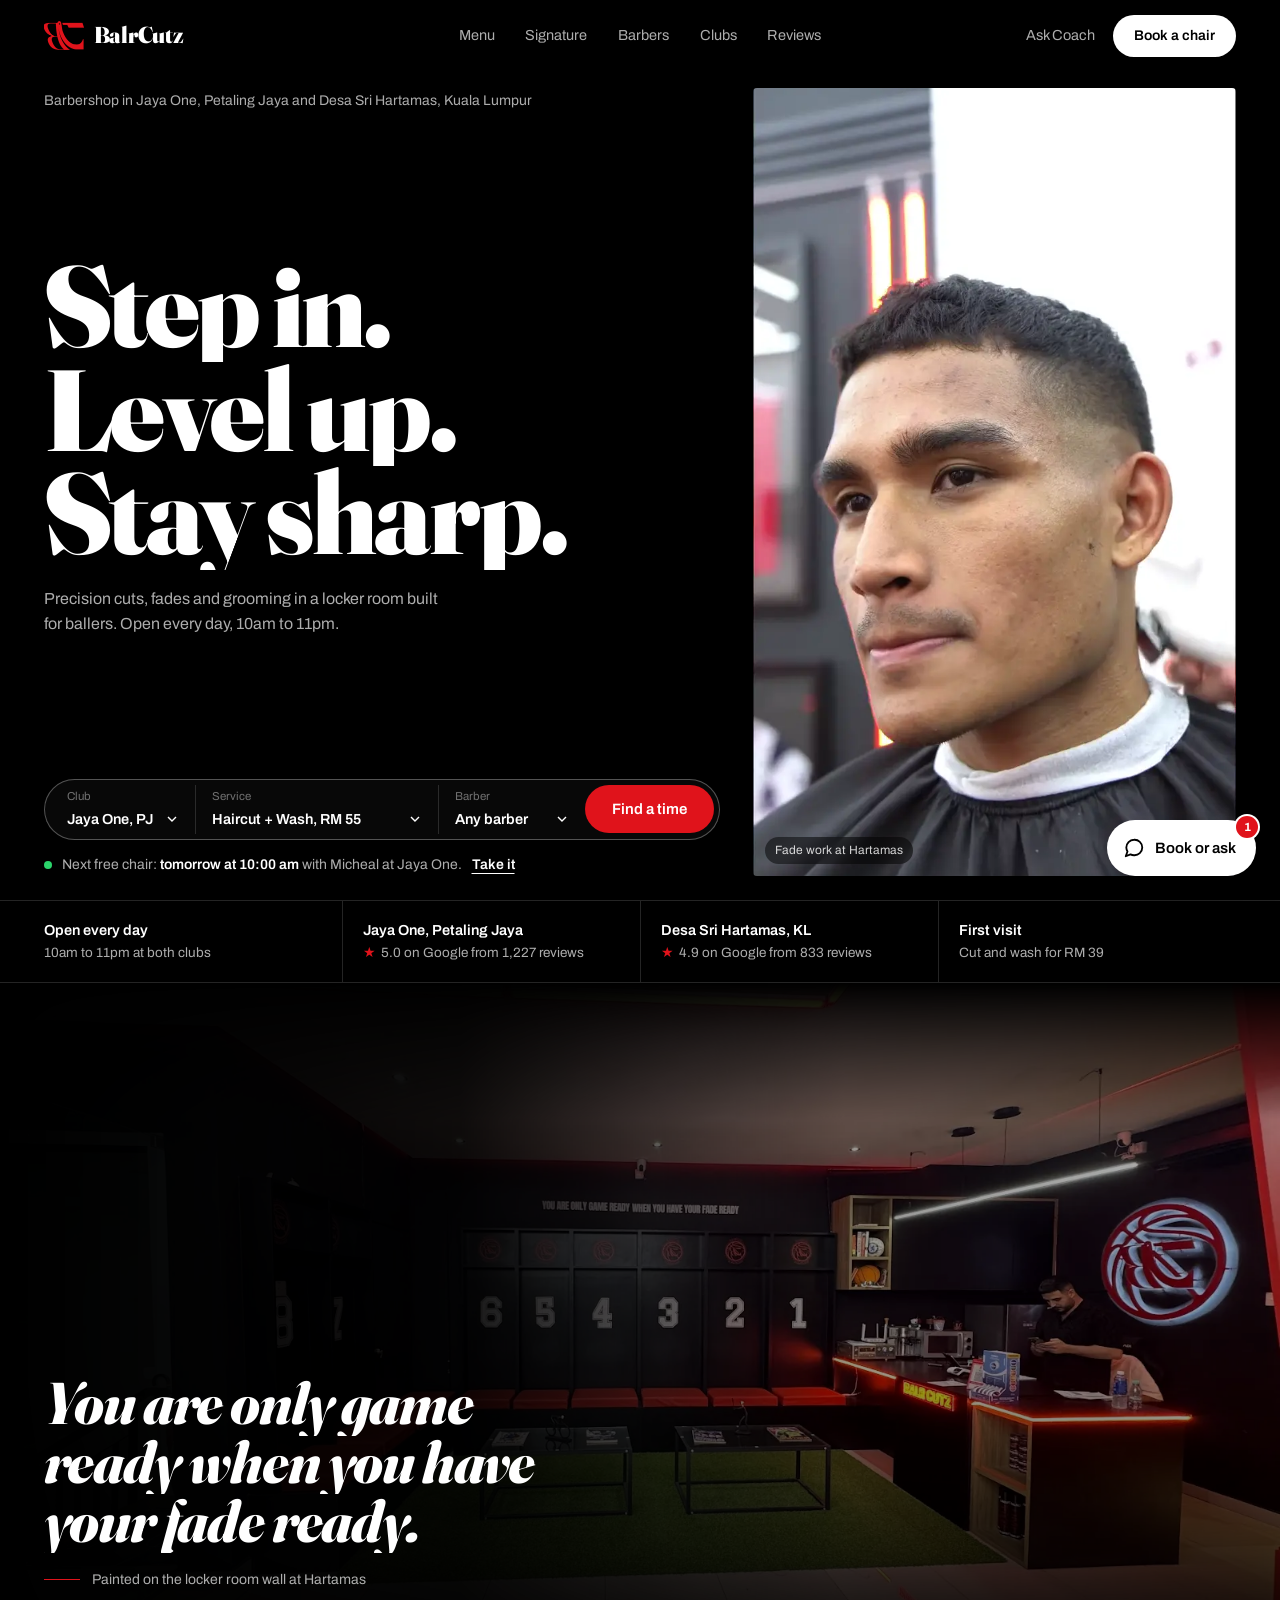
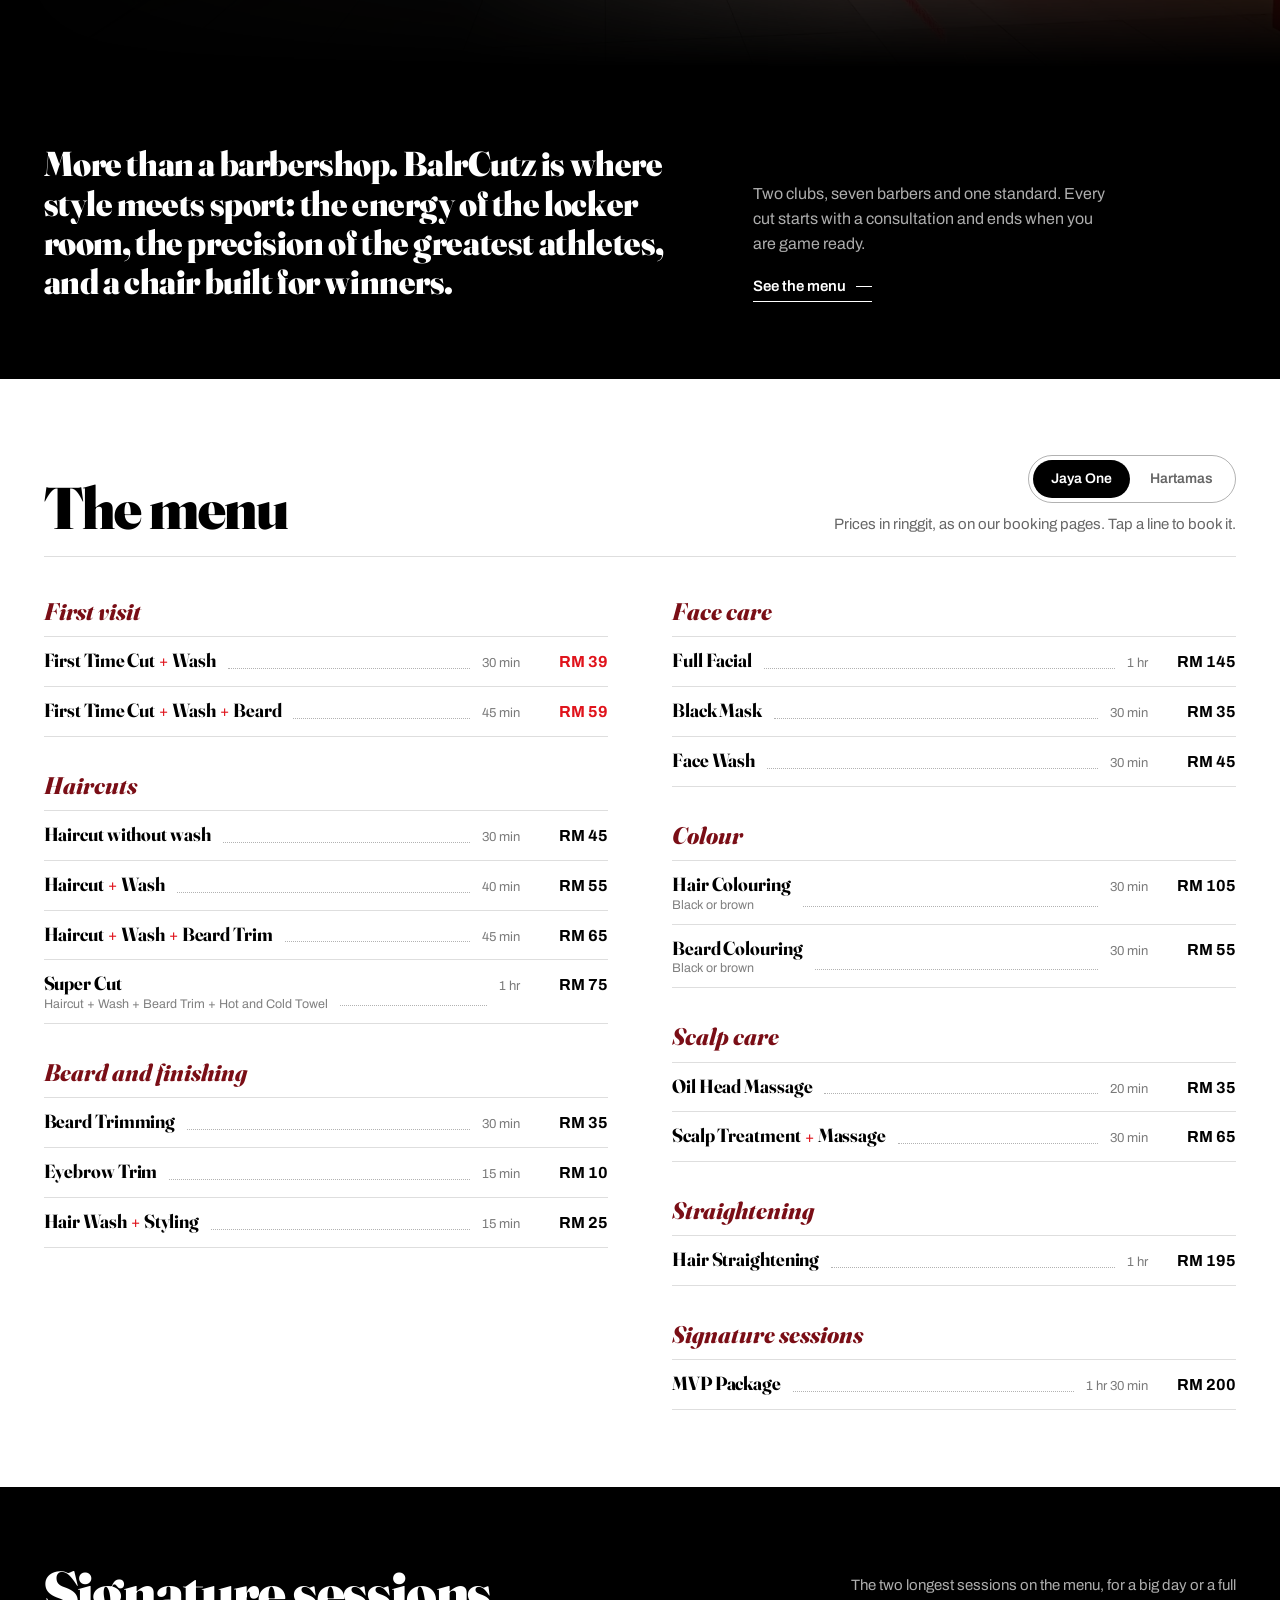
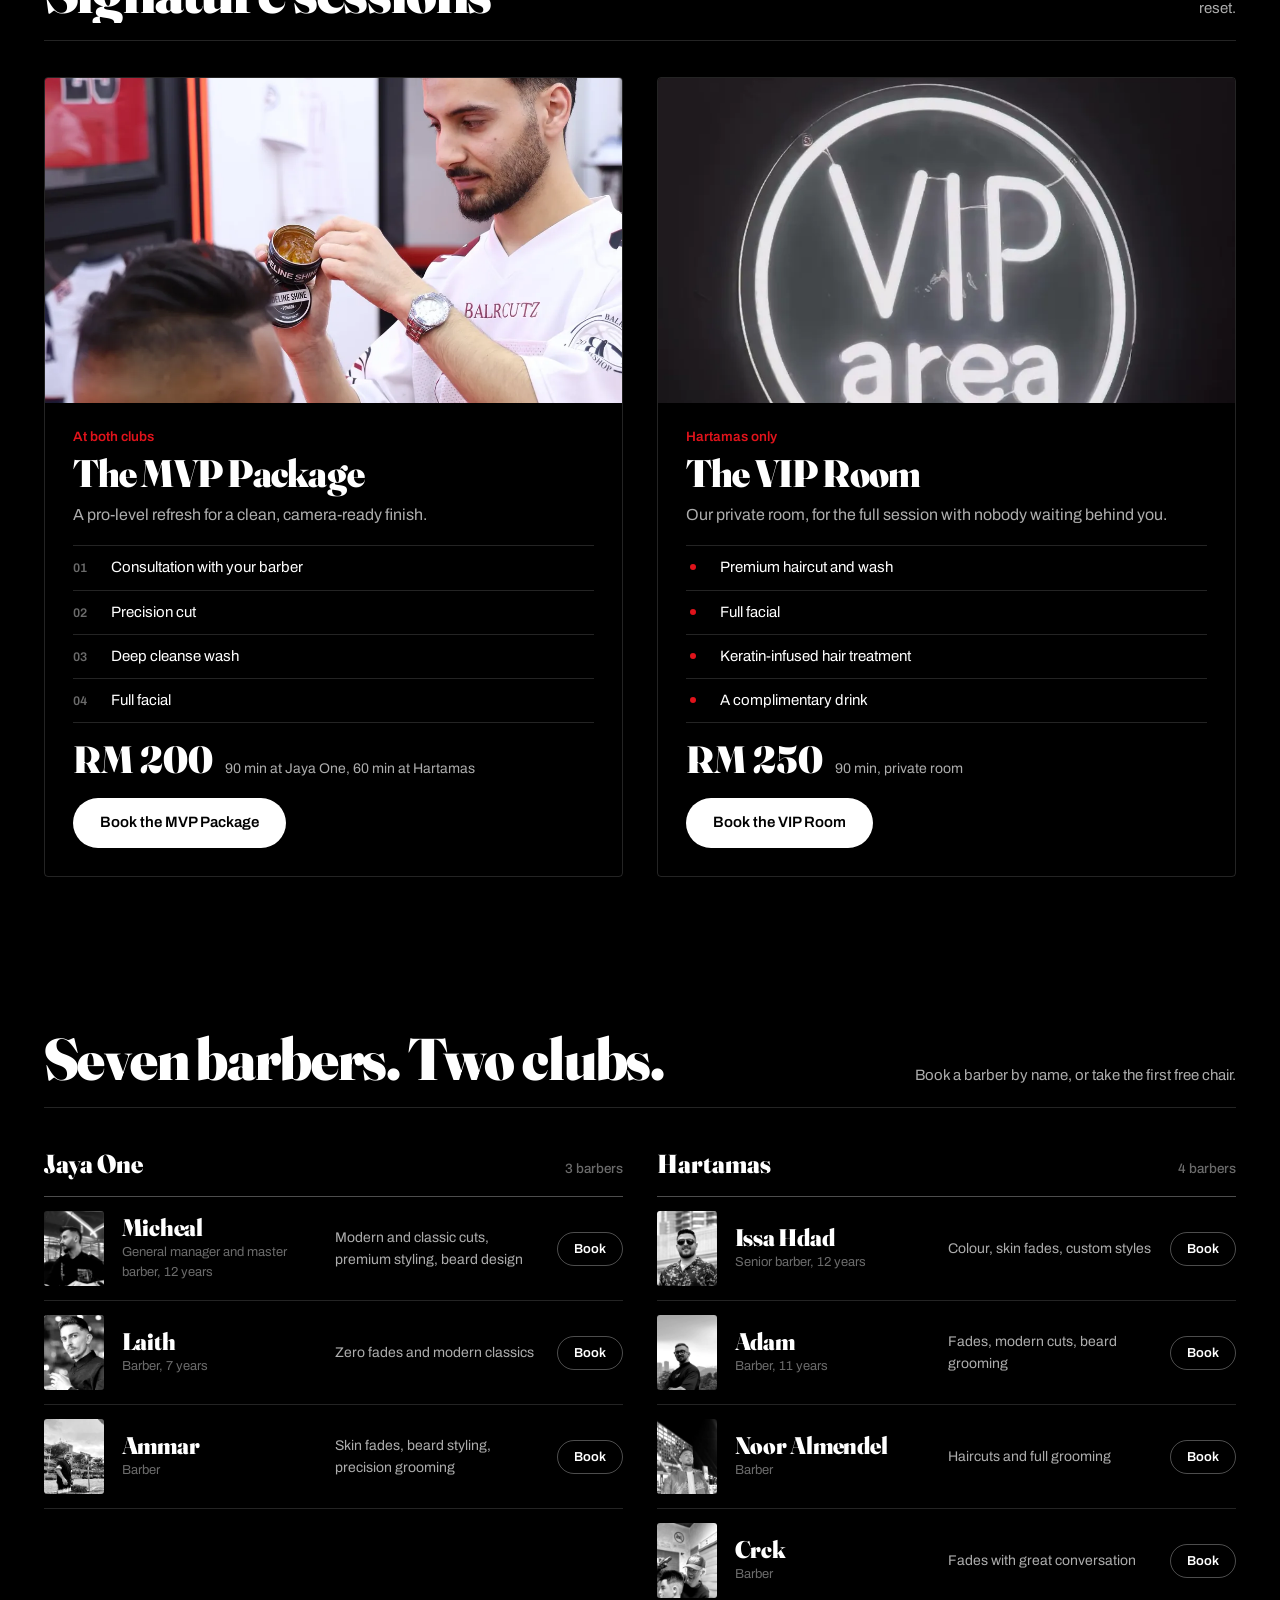
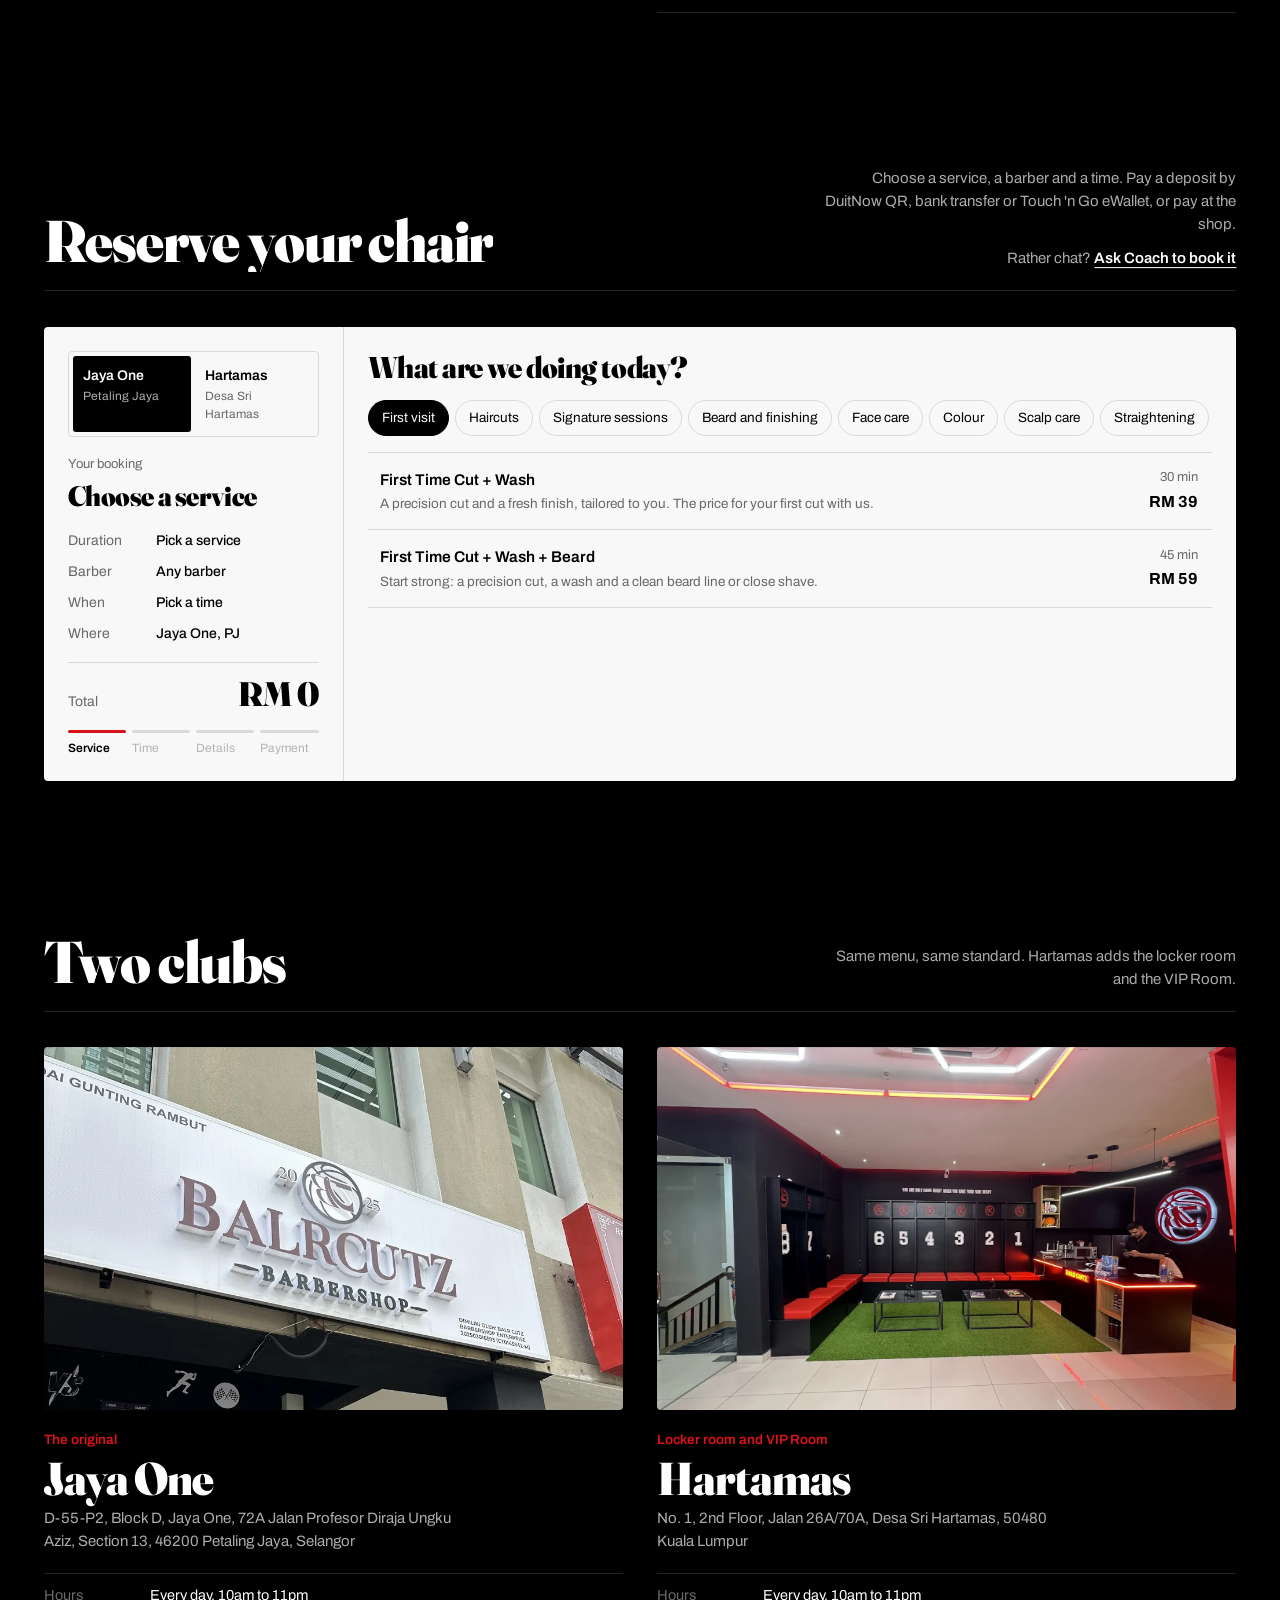
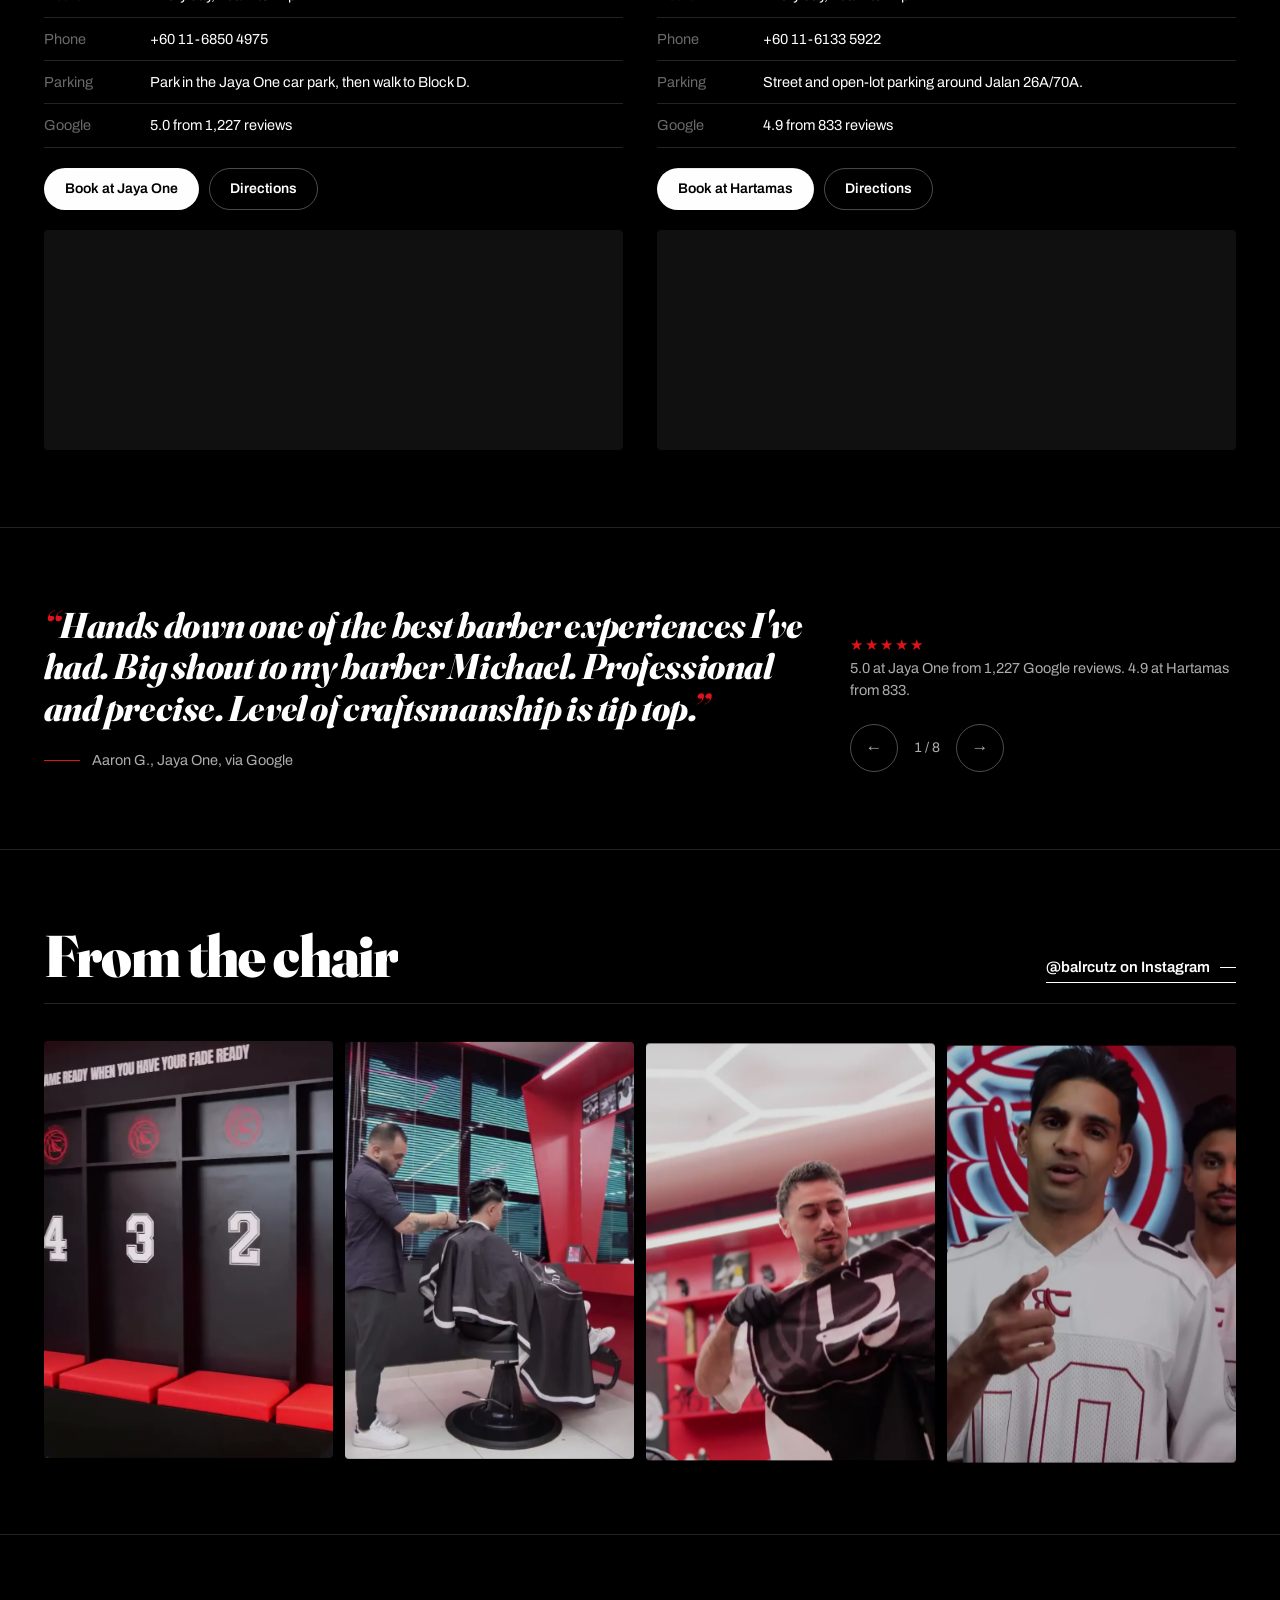
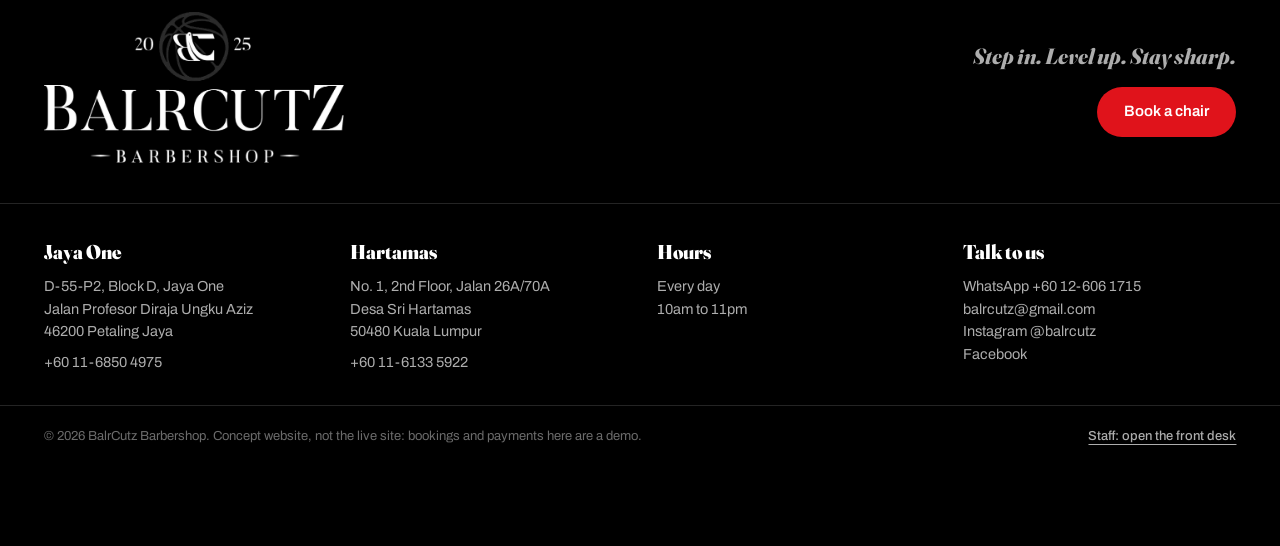
==== commit 11ad38a6: "Rebuild The Clubhouse: Fraunces, one-screen hero, tight grid Feedback on concept A: the font, too mu" ====
--- a/site-a-clubhouse/index.html
+++ b/site-a-clubhouse/index.html
@@ -12,7 +12,7 @@
   <meta name="theme-color" content="#000000">
   <link rel="icon" href="../shared/img/favicon.png">
   <link rel="apple-touch-icon" href="../shared/img/apple-touch-icon.png">
-  <link rel="preload" href="../shared/fonts/bodoni-moda.woff2" as="font" type="font/woff2" crossorigin>
+  <link rel="preload" href="../shared/fonts/fraunces.woff2" as="font" type="font/woff2" crossorigin>
   <link rel="preload" href="../shared/fonts/archivo.woff2" as="font" type="font/woff2" crossorigin>
   <link rel="stylesheet" href="../shared/css/base.css">
   <link rel="stylesheet" href="css/site.css">
@@ -22,21 +22,23 @@
   <a class="skip" href="#main">Skip to content</a>
 
   <header class="nav" data-nav>
-    <a class="nav-brand" href="#top" aria-label="BalrCutz, back to the top">
-      <img src="../shared/img/logo/mark-red.png" alt="" width="46" height="33">
-      <span>BalrCutz</span>
-    </a>
-    <nav class="nav-links" aria-label="Sections">
-      <a href="#menu">Menu</a>
-      <a href="#signature">Signature</a>
-      <a href="#barbers">Barbers</a>
-      <a href="#clubs">Clubs</a>
-      <a href="#reviews">Reviews</a>
-    </nav>
-    <div class="nav-end">
-      <button class="nav-chat" type="button" data-chat>Ask Coach</button>
-      <a class="btn btn-light btn-sm" href="#book" data-book="step:1">Book a chair</a>
-      <button class="nav-burger" type="button" data-menu-toggle aria-expanded="false" aria-controls="menu-panel" aria-label="Menu"><span></span><span></span></button>
+    <div class="wrap nav-in">
+      <a class="nav-brand" href="#top" aria-label="BalrCutz, back to the top">
+        <img src="../shared/img/logo/mark-red.png" alt="" width="42" height="30">
+        <span>BalrCutz</span>
+      </a>
+      <nav class="nav-links" aria-label="Sections">
+        <a href="#menu">Menu</a>
+        <a href="#signature">Signature</a>
+        <a href="#barbers">Barbers</a>
+        <a href="#clubs">Clubs</a>
+        <a href="#reviews">Reviews</a>
+      </nav>
+      <div class="nav-end">
+        <button class="nav-chat" type="button" data-chat>Ask Coach</button>
+        <a class="btn btn-light btn-sm" href="#book" data-book="step:1">Book a chair</a>
+        <button class="nav-burger" type="button" data-menu-toggle aria-expanded="false" aria-controls="menu-panel" aria-label="Menu"><span></span><span></span></button>
+      </div>
     </div>
   </header>
 
@@ -53,81 +55,100 @@
   </div>
 
   <main id="main">
-    <!-- Hero: their own tagline, the arched mirror, and a finder that pre-fills the booking -->
+    <!-- Hero: always one screen tall. The film runs the full height on the right; the copy lines up with its top and bottom. -->
     <section class="hero" id="top">
-      <div class="hero-copy">
-        <p class="hero-where" data-reveal="fade">Barbershop in Jaya One, Petaling Jaya and Desa Sri Hartamas, Kuala Lumpur</p>
-        <h1 class="hero-title" data-reveal="lines" data-delay=".15">Step in.<br>Level up.<br>Stay sharp.</h1>
-        <p class="hero-lede" data-reveal="up" data-delay=".75">Precision cuts, fades and grooming in a locker room built for ballers. Open every day, 10am to 11pm.</p>
-        <form class="finder" id="finder" data-reveal="up" data-delay=".9" aria-label="Find a time">
-          <label class="finder-f"><span>Club</span>
-            <select name="club">
-              <option value="jayaone">Jaya One, PJ</option>
-              <option value="hartamas">Hartamas, KL</option>
-            </select>
-          </label>
-          <label class="finder-f finder-svc"><span>Service</span><select name="svc"></select></label>
-          <label class="finder-f"><span>Barber</span><select name="barber"></select></label>
-          <button class="btn btn-red" type="submit">Find a time</button>
-        </form>
-        <p class="hero-proof" data-reveal="fade" data-delay="1.1"><span class="stars" aria-hidden="true">&#9733;&#9733;&#9733;&#9733;&#9733;</span> Rated 5.0 at Jaya One and 4.9 at Hartamas across 2,060 Google reviews</p>
-      </div>
-      <div class="hero-mirror">
-        <div class="mirror-frame">
-          <span class="mirror-line" aria-hidden="true" data-reveal="fade" data-delay=".9"></span>
-          <figure class="mirror" data-reveal="clip" data-delay=".2">
-            <video data-autoplay muted loop playsinline preload="auto" poster="../shared/video/fade.webp" aria-label="A mid fade being finished at BalrCutz Hartamas">
-              <source src="../shared/video/fade.mp4" type="video/mp4">
-            </video>
-          </figure>
-        </div>
+      <div class="wrap hero-grid">
+        <div class="hero-copy">
+          <p class="hero-where" data-reveal="fade">Barbershop in Jaya One, Petaling Jaya and Desa Sri Hartamas, Kuala Lumpur</p>
+          <div class="hero-mid">
+            <h1 class="hero-title" data-reveal="lines" data-delay=".1">Step in.<br>Level up.<br>Stay sharp.</h1>
+            <p class="hero-lede" data-reveal="up" data-delay=".55">Precision cuts, fades and grooming in a locker room built for ballers. Open every day, 10am to 11pm.</p>
+          </div>
+          <div class="hero-foot" data-reveal="up" data-delay=".75">
+            <form class="finder" id="finder" aria-label="Find a time">
+              <label class="finder-f"><span>Club</span>
+                <select name="club">
+                  <option value="jayaone">Jaya One, PJ</option>
+                  <option value="hartamas">Hartamas, KL</option>
+                </select>
+              </label>
+              <label class="finder-f finder-svc"><span>Service</span><select name="svc"></select></label>
+              <label class="finder-f"><span>Barber</span><select name="barber"></select></label>
+              <button class="btn btn-red" type="submit">Find a time</button>
+            </form>
+            <p class="next-chair" id="next-chair" aria-live="polite"></p>
+          </div>
+        </div>
+        <figure class="hero-film" data-reveal="clip" data-delay=".15">
+          <video data-autoplay muted loop playsinline preload="auto" poster="../shared/video/fade.webp" aria-label="A mid fade being finished at BalrCutz Hartamas">
+            <source src="../shared/video/fade.mp4" type="video/mp4">
+          </video>
+          <figcaption>Fade work at Hartamas</figcaption>
+        </figure>
+      </div>
+    </section>
+
+    <!-- Hours and the two clubs, in the same columns as everything below -->
+    <section class="facts" aria-label="Hours and ratings">
+      <div class="wrap facts-grid">
+        <div class="fact"><span class="fact-k">Open every day</span><span class="fact-v">10am to 11pm at both clubs</span></div>
+        <div class="fact"><span class="fact-k">Jaya One, Petaling Jaya</span><span class="fact-v"><span class="stars" aria-hidden="true">&#9733;</span> 5.0 on Google from 1,227 reviews</span></div>
+        <div class="fact"><span class="fact-k">Desa Sri Hartamas, KL</span><span class="fact-v"><span class="stars" aria-hidden="true">&#9733;</span> 4.9 on Google from 833 reviews</span></div>
+        <div class="fact"><span class="fact-k">First visit</span><span class="fact-v">Cut and wash for RM 39</span></div>
       </div>
     </section>
 
     <!-- The line painted on their locker-room wall -->
     <section class="wall" aria-labelledby="wall-quote">
-      <div class="wall-media"><img src="../shared/img/shop/ht-lockers.webp" alt="The locker room at BalrCutz Hartamas, with numbered lockers, red benches and turf" width="1600" height="1200" loading="lazy" data-parallax=".14"></div>
-      <div class="wall-copy">
+      <div class="wall-media"><img src="../shared/img/shop/ht-lockers.webp" alt="The locker room at BalrCutz Hartamas, with numbered lockers, red benches and turf" width="1600" height="1200" loading="lazy" data-parallax=".12"></div>
+      <div class="wrap wall-copy">
         <blockquote>
           <p id="wall-quote" class="wall-quote" data-reveal="lines">You are only game ready when you have your fade ready.</p>
         </blockquote>
-        <p class="wall-cap" data-reveal="fade" data-delay=".4">Painted on the locker room wall at Hartamas</p>
+        <p class="wall-cap" data-reveal="fade" data-delay=".3">Painted on the locker room wall at Hartamas</p>
       </div>
     </section>
 
     <section class="intro" aria-label="About BalrCutz">
-      <p class="intro-text" data-reveal="words">More than a barbershop. BalrCutz is where style meets sport: the energy of the locker room, the precision of the greatest athletes, and a chair built for winners.</p>
-      <div class="intro-side" data-reveal="up" data-delay=".2">
-        <p>Two clubs, seven barbers and one standard. Every cut starts with a consultation and ends when you are game ready. First visit? Your cut and wash is RM 39.</p>
-        <a class="link-arrow" href="#menu">See the menu</a>
+      <div class="wrap intro-grid">
+        <p class="intro-text" data-reveal="lines">More than a barbershop. BalrCutz is where style meets sport: the energy of the locker room, the precision of the greatest athletes, and a chair built for winners.</p>
+        <div class="intro-side" data-reveal="up" data-delay=".15">
+          <p>Two clubs, seven barbers and one standard. Every cut starts with a consultation and ends when you are game ready.</p>
+          <a class="link-arrow" href="#menu">See the menu</a>
+        </div>
       </div>
     </section>
 
     <!-- The menu, set like the white price card on their wall -->
     <section class="menu" id="menu" aria-labelledby="menu-title">
-      <header class="menu-head">
-        <h2 id="menu-title" class="sec-title" data-reveal="lines">The menu</h2>
-        <div class="menu-tools" data-reveal="up" data-delay=".2">
-          <div class="seg" role="group" aria-label="Show prices for">
-            <button type="button" aria-pressed="true" data-menu-club="jayaone">Jaya One</button>
-            <button type="button" aria-pressed="false" data-menu-club="hartamas">Hartamas</button>
-          </div>
-          <p>Prices in ringgit, as listed on our booking pages. Tap a line to book it.</p>
-        </div>
-      </header>
-      <div class="menu-cols" id="menu-list" aria-live="polite"></div>
+      <div class="wrap">
+        <header class="sec-head">
+          <h2 id="menu-title" class="sec-title" data-reveal="lines">The menu</h2>
+          <div class="sec-tools" data-reveal="up" data-delay=".15">
+            <div class="seg" role="group" aria-label="Show prices for">
+              <button type="button" aria-pressed="true" data-menu-club="jayaone">Jaya One</button>
+              <button type="button" aria-pressed="false" data-menu-club="hartamas">Hartamas</button>
+            </div>
+            <p>Prices in ringgit, as on our booking pages. Tap a line to book it.</p>
+          </div>
+        </header>
+        <div class="menu-cols" id="menu-list" aria-live="polite"></div>
+      </div>
     </section>
 
     <section class="sig" id="signature" aria-labelledby="sig-title">
-      <h2 id="sig-title" class="sec-title" data-reveal="lines">Signature sessions</h2>
-      <div class="sig-grid">
-        <article class="sig-card">
-          <figure class="sig-photo arch" data-reveal="clip"><img src="../shared/img/pro/pomade.webp" alt="A BalrCutz barber working pomade into a finished cut" width="1100" height="1467" loading="lazy"></figure>
-          <div class="sig-body">
+      <div class="wrap">
+        <header class="sec-head">
+          <h2 id="sig-title" class="sec-title" data-reveal="lines">Signature sessions</h2>
+          <p class="sec-note" data-reveal="up" data-delay=".15">The two longest sessions on the menu, for a big day or a full reset.</p>
+        </header>
+        <div class="sig-grid" data-reveal="stagger">
+          <article class="sig-card">
+            <figure class="sig-photo"><img src="../shared/img/pro/pomade.webp" alt="A BalrCutz barber working pomade into a finished cut" width="1100" height="1467" loading="lazy"></figure>
             <p class="sig-where">At both clubs</p>
-            <h3 class="sig-name" data-reveal="lines">The MVP Package</h3>
+            <h3 class="sig-name">The MVP Package</h3>
             <p class="sig-text">A pro-level refresh for a clean, camera-ready finish.</p>
-            <ol class="sig-steps" data-reveal="stagger">
+            <ol class="sig-steps">
               <li>Consultation with your barber</li>
               <li>Precision cut</li>
               <li>Deep cleanse wash</li>
@@ -135,15 +156,13 @@
             </ol>
             <p class="sig-price"><strong>RM 200</strong> <span>90 min at Jaya One, 60 min at Hartamas</span></p>
             <a class="btn btn-light" href="#book" data-book="svc:mvp,step:1">Book the MVP Package</a>
-          </div>
-        </article>
-        <article class="sig-card">
-          <figure class="sig-photo arch" data-reveal="clip" data-delay=".15"><img src="../shared/img/reel/vip.webp" alt="The neon VIP area sign at BalrCutz Hartamas" width="900" height="1125" loading="lazy"></figure>
-          <div class="sig-body">
+          </article>
+          <article class="sig-card">
+            <figure class="sig-photo"><img src="../shared/img/reel/vip.webp" alt="The neon VIP area sign at BalrCutz Hartamas" width="900" height="1125" loading="lazy"></figure>
             <p class="sig-where">Hartamas only</p>
-            <h3 class="sig-name" data-reveal="lines">The VIP Room</h3>
+            <h3 class="sig-name">The VIP Room</h3>
             <p class="sig-text">Our private room, for the full session with nobody waiting behind you.</p>
-            <ul class="sig-list" data-reveal="stagger">
+            <ul class="sig-steps sig-list">
               <li>Premium haircut and wash</li>
               <li>Full facial</li>
               <li>Keratin-infused hair treatment</li>
@@ -151,49 +170,53 @@
             </ul>
             <p class="sig-price"><strong>RM 250</strong> <span>90 min, private room</span></p>
             <a class="btn btn-light" href="#book" data-book="svc:vip,club:hartamas,step:1">Book the VIP Room</a>
-          </div>
-        </article>
+          </article>
+        </div>
       </div>
     </section>
 
     <section class="roster" id="barbers" aria-labelledby="roster-title">
-      <header class="roster-head">
-        <h2 id="roster-title" class="sec-title" data-reveal="lines">Seven barbers.<br>Two clubs.</h2>
-        <div class="seg" role="group" aria-label="Show barbers at" data-reveal="up" data-delay=".2">
-          <button type="button" aria-pressed="true" data-roster="all">All</button>
-          <button type="button" aria-pressed="false" data-roster="jayaone">Jaya One</button>
-          <button type="button" aria-pressed="false" data-roster="hartamas">Hartamas</button>
-        </div>
-      </header>
-      <ol class="roster-list" id="roster-list"></ol>
-      <figure class="roster-float" aria-hidden="true"><img alt="" src="../shared/img/team/micheal-bw.webp" width="320" height="400"></figure>
+      <div class="wrap">
+        <header class="sec-head">
+          <h2 id="roster-title" class="sec-title" data-reveal="lines">Seven barbers. Two clubs.</h2>
+          <p class="sec-note" data-reveal="up" data-delay=".15">Book a barber by name, or take the first free chair.</p>
+        </header>
+        <div class="roster-grid" id="roster" data-reveal="stagger"></div>
+      </div>
     </section>
 
     <section class="book" id="book" aria-labelledby="book-title">
-      <header class="book-head">
-        <h2 id="book-title" class="sec-title" data-reveal="lines">Reserve your chair</h2>
-        <div class="book-intro" data-reveal="up" data-delay=".2">
-          <p>Choose a service, a barber and a time. Pay a deposit by DuitNow QR, bank transfer or Touch 'n Go eWallet, or pay at the shop.</p>
-          <p class="book-alt">Rather chat? <button class="link" type="button" data-chat="book">Ask Coach to book it</button></p>
-        </div>
-      </header>
-      <div id="bk-main" data-reveal="fade" data-delay=".1"></div>
+      <div class="wrap">
+        <header class="sec-head">
+          <h2 id="book-title" class="sec-title" data-reveal="lines">Reserve your chair</h2>
+          <div class="sec-note" data-reveal="up" data-delay=".15">
+            <p>Choose a service, a barber and a time. Pay a deposit by DuitNow QR, bank transfer or Touch 'n Go eWallet, or pay at the shop.</p>
+            <p class="book-alt">Rather chat? <button class="link" type="button" data-chat="book">Ask Coach to book it</button></p>
+          </div>
+        </header>
+        <div id="bk-main" data-reveal="fade"></div>
+      </div>
     </section>
 
     <section class="clubs" id="clubs" aria-labelledby="clubs-title">
-      <h2 id="clubs-title" class="sec-title" data-reveal="lines">Two clubs</h2>
-      <div class="clubs-grid" id="clubs-grid"></div>
+      <div class="wrap">
+        <header class="sec-head">
+          <h2 id="clubs-title" class="sec-title" data-reveal="lines">Two clubs</h2>
+          <p class="sec-note" data-reveal="up" data-delay=".15">Same menu, same standard. Hartamas adds the locker room and the VIP Room.</p>
+        </header>
+        <div class="clubs-grid" id="clubs-grid" data-reveal="stagger"></div>
+      </div>
     </section>
 
     <section class="reviews" id="reviews" aria-labelledby="reviews-title">
-      <h2 id="reviews-title" class="sr-only">Reviews</h2>
-      <div class="rv">
+      <div class="wrap rv">
+        <h2 id="reviews-title" class="sr-only">Reviews</h2>
         <figure class="rv-quote" id="rv-quote" aria-live="polite">
           <blockquote><p id="rv-text"></p></blockquote>
           <figcaption id="rv-by"></figcaption>
         </figure>
         <div class="rv-side">
-          <p class="rv-score"><span class="stars" aria-hidden="true">&#9733;&#9733;&#9733;&#9733;&#9733;</span> 5.0 at Jaya One from 1,227 Google reviews. 4.9 at Hartamas from 833.</p>
+          <p class="rv-score"><span class="stars" aria-hidden="true">&#9733;&#9733;&#9733;&#9733;&#9733;</span><br>5.0 at Jaya One from 1,227 Google reviews. 4.9 at Hartamas from 833.</p>
           <div class="rv-nav">
             <button type="button" class="rv-btn" id="rv-prev" aria-label="Previous review">&#8592;</button>
             <span id="rv-count" aria-hidden="true">1 / 8</span>
@@ -204,34 +227,38 @@
     </section>
 
     <section class="ig" aria-labelledby="ig-title">
-      <header class="ig-head">
-        <h2 id="ig-title" class="ig-title" data-reveal="lines">From the chair</h2>
-        <a class="link-arrow" href="https://www.instagram.com/balrcutz/" target="_blank" rel="noopener">@balrcutz on Instagram</a>
-      </header>
-      <div class="ig-grid" data-reveal="stagger">
-        <a class="ig-tile" href="https://www.instagram.com/balrcutz/reel/DRPA_7CEvmE/" target="_blank" rel="noopener" aria-label="Reel: the Hartamas opening, locker room tour">
-          <video data-autoplay muted loop playsinline preload="none" poster="../shared/video/lockers.webp"><source src="../shared/video/lockers.mp4" type="video/mp4"></video>
-        </a>
-        <a class="ig-tile" href="https://www.instagram.com/balrcutz/reel/DfmTlaFSLUH/" target="_blank" rel="noopener" aria-label="Reel: a sectioned cut with clipper work">
-          <video data-autoplay muted loop playsinline preload="none" poster="../shared/video/sections.webp"><source src="../shared/video/sections.mp4" type="video/mp4"></video>
-        </a>
-        <a class="ig-tile" href="https://www.instagram.com/balrcutz/reel/Dey1R01gUAp/" target="_blank" rel="noopener" aria-label="Reel: cape on under the hexagon lights">
-          <video data-autoplay muted loop playsinline preload="none" poster="../shared/video/chair.webp"><source src="../shared/video/chair.mp4" type="video/mp4"></video>
-        </a>
-        <a class="ig-tile" href="https://www.instagram.com/balrcutz/reel/DRPA_7CEvmE/" target="_blank" rel="noopener" aria-label="Reel: the BalrCutz barbers in their jerseys">
-          <video data-autoplay muted loop playsinline preload="none" poster="../shared/video/team.webp"><source src="../shared/video/team.mp4" type="video/mp4"></video>
-        </a>
+      <div class="wrap">
+        <header class="sec-head">
+          <h2 id="ig-title" class="sec-title" data-reveal="lines">From the chair</h2>
+          <a class="link-arrow" href="https://www.instagram.com/balrcutz/" target="_blank" rel="noopener">@balrcutz on Instagram</a>
+        </header>
+        <div class="ig-grid" data-reveal="stagger">
+          <a class="ig-tile" href="https://www.instagram.com/balrcutz/reel/DRPA_7CEvmE/" target="_blank" rel="noopener" aria-label="Reel: the Hartamas locker room">
+            <video data-autoplay muted loop playsinline preload="none" poster="../shared/video/lockers.webp"><source src="../shared/video/lockers.mp4" type="video/mp4"></video>
+          </a>
+          <a class="ig-tile" href="https://www.instagram.com/balrcutz/reel/DfmTlaFSLUH/" target="_blank" rel="noopener" aria-label="Reel: a sectioned cut with clipper work">
+            <video data-autoplay muted loop playsinline preload="none" poster="../shared/video/sections.webp"><source src="../shared/video/sections.mp4" type="video/mp4"></video>
+          </a>
+          <a class="ig-tile" href="https://www.instagram.com/balrcutz/reel/Dey1R01gUAp/" target="_blank" rel="noopener" aria-label="Reel: cape on under the hexagon lights">
+            <video data-autoplay muted loop playsinline preload="none" poster="../shared/video/chair.webp"><source src="../shared/video/chair.mp4" type="video/mp4"></video>
+          </a>
+          <a class="ig-tile" href="https://www.instagram.com/balrcutz/reel/DRPA_7CEvmE/" target="_blank" rel="noopener" aria-label="Reel: the BalrCutz barbers in their jerseys">
+            <video data-autoplay muted loop playsinline preload="none" poster="../shared/video/team.webp"><source src="../shared/video/team.mp4" type="video/mp4"></video>
+          </a>
+        </div>
       </div>
     </section>
   </main>
 
   <footer class="foot">
-    <div class="foot-top">
+    <div class="wrap foot-top">
       <img class="foot-mark" src="../shared/img/logo/wordmark-light.png" alt="BalrCutz Barbershop, established 2025" width="360" height="181" loading="lazy">
-      <p class="foot-line">Step in. Level up. Stay sharp.</p>
-      <a class="btn btn-red" href="#book" data-book="step:1">Book a chair</a>
+      <div class="foot-cta">
+        <p class="foot-line">Step in. Level up. Stay sharp.</p>
+        <a class="btn btn-red" href="#book" data-book="step:1">Book a chair</a>
+      </div>
     </div>
-    <div class="foot-cols">
+    <div class="wrap foot-cols">
       <div>
         <h3>Jaya One</h3>
         <p>D-55-P2, Block D, Jaya One<br>Jalan Profesor Diraja Ungku Aziz<br>46200 Petaling Jaya</p>
@@ -251,7 +278,7 @@
         <p><a href="https://wa.me/60126061715" target="_blank" rel="noopener">WhatsApp +60 12-606 1715</a><br><a href="mailto:balrcutz@gmail.com">balrcutz@gmail.com</a><br><a href="https://www.instagram.com/balrcutz/" target="_blank" rel="noopener">Instagram @balrcutz</a><br><a href="https://www.facebook.com/people/BalrCutz-Barbershop/61573765353855/" target="_blank" rel="noopener">Facebook</a></p>
       </div>
     </div>
-    <div class="foot-base">
+    <div class="wrap foot-base">
       <p>&copy; <span data-year>2026</span> BalrCutz Barbershop. Concept website, not the live site: bookings and payments here are a demo.</p>
       <p><button class="link" type="button" data-desk="booking">Staff: open the front desk</button></p>
     </div>
--- a/shared/css/base.css
+++ b/shared/css/base.css
@@ -3,8 +3,8 @@
    --ink --paper --red --maroon  --f-display --f-ui  --bk-*  --ch-*  (defaults below are concept-neutral) */
 
 /* ---------- fonts (self-hosted, latin) ---------- */
-@font-face { font-family: 'Bodoni Moda'; src: url('../fonts/bodoni-moda.woff2') format('woff2'); font-weight: 400 900; font-style: normal; font-display: swap; }
-@font-face { font-family: 'Bodoni Moda'; src: url('../fonts/bodoni-moda-italic.woff2') format('woff2'); font-weight: 400 900; font-style: italic; font-display: swap; }
+@font-face { font-family: 'Fraunces'; src: url('../fonts/fraunces.woff2') format('woff2'); font-weight: 700 900; font-style: normal; font-display: swap; }
+@font-face { font-family: 'Fraunces'; src: url('../fonts/fraunces-italic.woff2') format('woff2'); font-weight: 800; font-style: italic; font-display: swap; }
 @font-face { font-family: 'Archivo'; src: url('../fonts/archivo.woff2') format('woff2'); font-weight: 100 900; font-stretch: 62% 125%; font-style: normal; font-display: swap; }
 @font-face { font-family: 'Roboto Serif Cond'; src: url('../fonts/roboto-serif-cond-900.woff2') format('woff2'); font-weight: 900; font-style: normal; font-display: swap; }
 @font-face { font-family: 'Roboto Serif Semi'; src: url('../fonts/roboto-serif-semicond-800.woff2') format('woff2'); font-weight: 800; font-style: normal; font-display: swap; }
@@ -140,7 +140,7 @@
 .bk-nav:disabled { opacity: .25; }
 .bk-grid { display: grid; grid-template-columns: repeat(7, minmax(0, 1fr)); gap: 6px; }
 .bk-dow { font-size: 11.5px; font-weight: 600; letter-spacing: .04em; text-align: center; color: var(--bk-mute); padding-bottom: 6px; }
-.bk-day { position: relative; aspect-ratio: 1 / .82; border-radius: var(--bk-r-sm); display: grid; place-items: center; font-size: 15px; font-variant-numeric: tabular-nums; transition: background .18s, color .18s, transform .18s; }
+.bk-day { position: relative; aspect-ratio: 1 / .7; border-radius: var(--bk-r-sm); display: grid; place-items: center; font-size: 15px; font-variant-numeric: tabular-nums; transition: background .18s, color .18s, transform .18s; }
 .bk-day.is-open { background: var(--bk-open); font-weight: 600; }
 .bk-day.is-open:hover { background: var(--bk-fg); color: var(--bk-bg); }
 .bk-day.is-full, .bk-day.is-off { color: var(--bk-faint); text-decoration: line-through; text-decoration-color: var(--bk-faint); }
@@ -441,6 +441,16 @@
 .bc-toast.is-in { opacity: 1; transform: none; }
 .bc-toast.is-warn { background: #E0131B; }
 
+/* Short laptop screens (1366 x 768 with browser bars leaves about 630px): keep the month and the times in view together */
+@media (min-width: 901px) and (max-height: 760px) {
+  .bk-day { aspect-ratio: 1 / .56; font-size: 14px; }
+  .bk-grid { gap: 5px; }
+  .bk-cal { padding: 14px 18px 12px; }
+  .bk-cal-head { margin-bottom: 8px; }
+  .bk-legend { margin-top: 8px; }
+  .bk-slots { max-height: 300px; }
+}
+
 /* ---------- small screens ---------- */
 @media (max-width: 900px) {
   .bk { grid-template-columns: 1fr; }
--- a/site-a-clubhouse/css/site.css
+++ b/site-a-clubhouse/css/site.css
@@ -1,31 +1,39 @@
-/* Concept A, The Clubhouse. Black page, white type, one red. Bodoni Moda for every headline, Archivo for the interface.
-   Shapes from the shop: the arched mirrors (arch frames) and the razor (hairlines). Motion is calm. */
+/* Concept A, The Clubhouse (round 2). Black page, white type, one red. Fraunces Black for every headline, Archivo for
+   the interface. One 12-column grid for everything, nav included; every section head sits on a hairline; spacing is tight.
+   The hero is exactly one screen tall: the film runs the full height on the right and the copy lines up with its top and bottom. */
 :root {
   --ink: #000; --paper: #fff; --red: #E0131B; --maroon: #7A0E16;
-  --mute: rgba(255,255,255,.66); --faint: rgba(255,255,255,.4); --line: rgba(255,255,255,.16); --line-2: rgba(255,255,255,.34);
-  --f-display: 'Bodoni Moda', 'Didot', 'Bodoni 72', Georgia, serif;
+  --mute: rgba(255,255,255,.68); --faint: rgba(255,255,255,.42); --line: rgba(255,255,255,.14); --line-2: rgba(255,255,255,.3);
+  --f-display: 'Fraunces', Georgia, 'Times New Roman', serif;
   --f-ui: 'Archivo', 'Helvetica Neue', Arial, sans-serif;
-  --pad: clamp(20px, 4.4vw, 72px);
-  --max: 1440px;
-  --sec: clamp(96px, 11vw, 176px);
+  --pad: clamp(20px, 3.4vw, 48px);
+  --max: 1280px;
+  --nav: 72px;
+  --sec: clamp(56px, 6vw, 88px);
+  --gap: clamp(20px, 2.6vw, 40px);
+  --r: 4px;
   --focus: #E0131B;
 }
-body { background: var(--ink); color: var(--paper); font-family: var(--f-ui); font-size: 17px; line-height: 1.6; font-variation-settings: 'wdth' 100; }
+html { scroll-padding-top: 80px; }
+body { background: var(--ink); color: var(--paper); font-family: var(--f-ui); font-size: 16px; line-height: 1.55; }
 ::selection { background: var(--red); color: #fff; }
-
-.sec-title { font-family: var(--f-display); font-weight: 800; font-size: clamp(54px, 7.4vw, 124px); line-height: .92; letter-spacing: -.02em; font-variation-settings: 'opsz' 96; }
+.wrap { max-width: var(--max); margin: 0 auto; padding: 0 var(--pad); }
+
+.sec-title { font-family: var(--f-display); font-weight: 900; font-size: clamp(38px, 4.6vw, 72px); line-height: .96; letter-spacing: -.02em; }
+.sec-head { display: flex; justify-content: space-between; align-items: flex-end; gap: 28px; flex-wrap: wrap; padding-bottom: 20px; margin-bottom: clamp(24px, 2.8vw, 40px); border-bottom: 1px solid var(--line); }
+.sec-note, .sec-tools { max-width: 420px; color: var(--mute); font-size: 15px; text-align: right; display: grid; gap: 10px; justify-items: end; }
 .link { text-decoration: underline; text-underline-offset: 4px; font-weight: 600; }
 .link:hover { color: var(--red); }
-.link-arrow { display: inline-flex; align-items: center; gap: 10px; font-weight: 600; font-size: 15px; padding-bottom: 4px; border-bottom: 1px solid currentColor; transition: color .3s, border-color .3s; }
-.link-arrow::after { content: ''; width: 18px; height: 1px; background: currentColor; transition: width .35s cubic-bezier(.2,.7,.2,1); }
+.link-arrow { display: inline-flex; align-items: center; gap: 10px; font-weight: 600; font-size: 15px; padding-bottom: 3px; border-bottom: 1px solid currentColor; transition: color .3s; }
+.link-arrow::after { content: ''; width: 16px; height: 1px; background: currentColor; transition: width .35s cubic-bezier(.2,.7,.2,1); }
 .link-arrow:hover { color: var(--red); }
-.link-arrow:hover::after { width: 30px; }
+.link-arrow:hover::after { width: 26px; }
 .stars { color: var(--red); letter-spacing: 2px; }
-.arch { border-radius: 999px 999px 0 0; overflow: hidden; }
 
 /* buttons */
-.btn { display: inline-flex; align-items: center; justify-content: center; gap: 10px; min-height: 54px; padding: 0 30px; border-radius: 999px; font-weight: 600; font-size: 15.5px; letter-spacing: .005em; border: 1px solid transparent; transition: background .35s, color .35s, border-color .35s; white-space: nowrap; }
-.btn-sm { min-height: 44px; padding: 0 22px; font-size: 14.5px; }
+.btn { display: inline-flex; align-items: center; justify-content: center; gap: 10px; min-height: 50px; padding: 0 26px; border-radius: 999px; font-weight: 600; font-size: 15px; border: 1px solid transparent; transition: background .3s, color .3s, border-color .3s; white-space: nowrap; }
+.btn-sm { min-height: 42px; padding: 0 20px; font-size: 14px; }
+.btn-xs { min-height: 34px; padding: 0 16px; font-size: 13px; }
 .btn-light { background: var(--paper); color: var(--ink); }
 .btn-light:hover { background: var(--red); color: #fff; }
 .btn-red { background: var(--red); color: #fff; }
@@ -33,215 +41,218 @@
 .btn-ghost { border-color: var(--line-2); color: inherit; }
 .btn-ghost:hover { border-color: currentColor; }
 
-/* ---------- nav ---------- */
-.nav { position: fixed; inset: 0 0 auto; z-index: 800; height: 84px; display: grid; grid-template-columns: 1fr auto 1fr; align-items: center; gap: 24px; padding: 0 var(--pad); transition: background .5s, border-color .5s, transform .6s cubic-bezier(.2,.7,.2,1); border-bottom: 1px solid transparent; }
-.nav.is-scrolled { background: rgba(0,0,0,.86); backdrop-filter: blur(14px); -webkit-backdrop-filter: blur(14px); border-bottom-color: var(--line); }
+/* ---------- nav (on the same grid as the content) ---------- */
+.nav { position: fixed; inset: 0 0 auto; z-index: 800; height: var(--nav); transition: background .4s, border-color .4s, transform .5s cubic-bezier(.2,.7,.2,1); border-bottom: 1px solid transparent; }
+.nav.is-scrolled { background: rgba(0,0,0,.88); backdrop-filter: blur(14px); -webkit-backdrop-filter: blur(14px); border-bottom-color: var(--line); }
 .nav.is-hidden { transform: translateY(-100%); }
-.nav-brand { display: inline-flex; align-items: center; gap: 12px; font-family: var(--f-display); font-weight: 700; font-size: 25px; letter-spacing: -.01em; justify-self: start; }
-.nav-brand img { width: 46px; height: auto; }
-.nav-links { display: flex; gap: clamp(18px, 2.6vw, 40px); font-size: 14.5px; }
+.nav-in { height: 100%; display: grid; grid-template-columns: 1fr auto 1fr; align-items: center; gap: 24px; }
+.nav-brand { display: inline-flex; align-items: center; gap: 10px; font-family: var(--f-display); font-weight: 900; font-size: 23px; letter-spacing: -.01em; justify-self: start; }
+.nav-brand img { width: 40px; height: auto; }
+.nav-links { display: flex; gap: clamp(18px, 2.4vw, 34px); font-size: 14.5px; }
 .nav-links a { position: relative; color: var(--mute); transition: color .3s; padding: 6px 0; }
-.nav-links a::after { content: ''; position: absolute; left: 0; right: 0; bottom: 0; height: 1px; background: var(--red); transform: scaleX(0); transform-origin: left; transition: transform .5s cubic-bezier(.2,.7,.2,1); }
+.nav-links a::after { content: ''; position: absolute; left: 0; right: 0; bottom: 0; height: 1px; background: var(--red); transform: scaleX(0); transform-origin: left; transition: transform .45s cubic-bezier(.2,.7,.2,1); }
 .nav-links a:hover, .nav-links a.is-active { color: var(--paper); }
 .nav-links a:hover::after, .nav-links a.is-active::after { transform: scaleX(1); }
 .nav-end { display: flex; align-items: center; gap: 18px; justify-self: end; }
 .nav-chat { font-size: 14.5px; color: var(--mute); transition: color .3s; }
 .nav-chat:hover { color: var(--paper); }
-.nav-burger { display: none; width: 44px; height: 44px; border-radius: 50%; border: 1px solid var(--line-2); place-items: center; position: relative; }
-.nav-burger span { position: absolute; left: 13px; right: 13px; height: 1.5px; background: currentColor; transition: transform .4s; }
-.nav-burger span:first-child { top: 18px; } .nav-burger span:last-child { top: 24px; }
+.nav-burger { display: none; width: 42px; height: 42px; border-radius: 50%; border: 1px solid var(--line-2); place-items: center; position: relative; }
+.nav-burger span { position: absolute; left: 12px; right: 12px; height: 1.5px; background: currentColor; transition: transform .4s; }
+.nav-burger span:first-child { top: 17px; } .nav-burger span:last-child { top: 23px; }
 .menu-open .nav-burger span:first-child { transform: translateY(3px) rotate(45deg); }
 .menu-open .nav-burger span:last-child { transform: translateY(-3px) rotate(-45deg); }
-.menu-panel { position: fixed; inset: 0; z-index: 790; background: var(--ink); display: flex; flex-direction: column; justify-content: center; padding: 100px var(--pad) 40px; opacity: 0; visibility: hidden; transition: opacity .5s, visibility .5s; }
+.menu-panel { position: fixed; inset: 0; z-index: 790; background: var(--ink); display: flex; flex-direction: column; justify-content: center; padding: 96px var(--pad) 40px; opacity: 0; visibility: hidden; transition: opacity .45s, visibility .45s; }
 .menu-open .menu-panel { opacity: 1; visibility: visible; }
-.menu-panel nav { display: grid; gap: 6px; }
-.menu-panel nav a { font-family: var(--f-display); font-weight: 700; font-size: clamp(40px, 10vw, 64px); line-height: 1.05; }
-.menu-panel-foot { display: flex; gap: 24px; margin-top: 40px; color: var(--mute); }
-
-/* ---------- hero ---------- */
-.hero { max-width: var(--max); margin: 0 auto; min-height: 100svh; padding: 128px var(--pad) 56px; display: grid; grid-template-columns: minmax(0, 1.4fr) minmax(0, .6fr); gap: clamp(28px, 4vw, 80px); align-items: end; }
-.hero-copy { display: flex; flex-direction: column; gap: 26px; padding-bottom: 6px; }
-.hero-where { font-size: 14.5px; color: var(--mute); }
-.hero-title { font-family: var(--f-display); font-weight: 800; font-size: clamp(66px, 8.6vw, 152px); line-height: .9; letter-spacing: -.025em; font-variation-settings: 'opsz' 96; margin-top: 6px; }
-.hero-lede { font-size: clamp(17px, 1.3vw, 19px); max-width: 44ch; color: var(--mute); }
-.finder { display: grid; grid-template-columns: minmax(0, .9fr) minmax(0, 1.5fr) minmax(0, .9fr) auto; align-items: center; max-width: 860px; border: 1px solid var(--line-2); border-radius: 999px; padding: 6px 6px 6px 8px; background: rgba(255,255,255,.03); }
-.finder-f { display: flex; flex-direction: column; gap: 1px; padding: 4px 18px; border-right: 1px solid var(--line); min-width: 0; cursor: pointer; }
+.menu-panel nav { display: grid; gap: 4px; }
+.menu-panel nav a { font-family: var(--f-display); font-weight: 900; font-size: clamp(36px, 9vw, 56px); line-height: 1.1; }
+.menu-panel-foot { display: flex; gap: 24px; margin-top: 36px; color: var(--mute); }
+
+/* ---------- hero: exactly one screen ---------- */
+.hero { height: 100svh; min-height: 580px; max-height: 1040px; padding: calc(var(--nav) + 16px) 0 24px; }
+.hero-grid { height: 100%; display: grid; grid-template-columns: minmax(0, 7fr) minmax(0, 5fr); gap: var(--gap); }
+.hero-copy { display: flex; flex-direction: column; justify-content: space-between; gap: 20px; min-height: 0; }
+.hero-where { font-size: 14px; color: var(--mute); padding-top: 2px; }
+.hero-mid { display: grid; gap: clamp(14px, 2.4vh, 24px); }
+.hero-title { font-family: var(--f-display); font-weight: 900; font-size: clamp(48px, min(9vw, 14.5vh), 136px); line-height: .9; letter-spacing: -.025em; }
+.hero-lede { font-size: clamp(16px, 1.25vw, 18px); color: var(--mute); max-width: 46ch; }
+.hero-foot { display: grid; gap: 14px; }
+.finder { display: grid; grid-template-columns: minmax(0, .9fr) minmax(0, 1.5fr) minmax(0, .9fr) auto; align-items: center; border: 1px solid var(--line-2); border-radius: 999px; padding: 5px 5px 5px 6px; background: rgba(255,255,255,.03); }
+.finder-f { display: flex; flex-direction: column; gap: 1px; padding: 3px 16px; border-right: 1px solid var(--line); min-width: 0; cursor: pointer; }
 .finder-f:nth-child(3) { border-right: 0; }
-.finder-f span { font-size: 12px; color: var(--faint); }
-.finder-f select { appearance: none; -webkit-appearance: none; width: 100%; background: transparent url("data:image/svg+xml,%3Csvg xmlns='http://www.w3.org/2000/svg' width='10' height='6' viewBox='0 0 10 6'%3E%3Cpath d='M1 1l4 4 4-4' fill='none' stroke='%23fff' stroke-width='1.4'/%3E%3C/svg%3E") no-repeat right 2px center; border: 0; color: var(--paper); font-weight: 600; font-size: 15px; padding: 2px 18px 2px 0; text-overflow: ellipsis; white-space: nowrap; overflow: hidden; cursor: pointer; }
+.finder-f span { font-size: 11.5px; color: var(--faint); }
+.finder-f select { appearance: none; -webkit-appearance: none; width: 100%; background: transparent url("data:image/svg+xml,%3Csvg xmlns='http://www.w3.org/2000/svg' width='10' height='6' viewBox='0 0 10 6'%3E%3Cpath d='M1 1l4 4 4-4' fill='none' stroke='%23fff' stroke-width='1.4'/%3E%3C/svg%3E") no-repeat right 2px center; border: 0; color: var(--paper); font-weight: 600; font-size: 14.5px; padding: 1px 16px 1px 0; text-overflow: ellipsis; white-space: nowrap; overflow: hidden; cursor: pointer; }
 .finder-f select:focus { outline: none; }
 .finder-f:focus-within { background: rgba(255,255,255,.06); border-radius: 999px; }
 .finder select option { color: #000; background: #fff; }
-.finder .btn { min-height: 52px; }
-.hero-proof { font-size: 14px; color: var(--mute); }
-.hero-mirror { display: grid; gap: 14px; justify-self: end; }
-.mirror-frame { position: relative; height: min(66svh, 640px); aspect-ratio: .62; max-width: 100%; }
-.mirror, .mirror-line { position: absolute; inset: 0; border-radius: 999px 999px 0 0; }
-.mirror { overflow: hidden; background: #111; margin: 0; }
-.mirror video { width: 100%; height: 100%; object-fit: cover; }
-.mirror-line { border: 1px solid var(--line-2); transform: translate(-22px, -22px); pointer-events: none; }
-.mirror-cap { font-size: 12.5px; color: var(--faint); }
+.finder .btn { min-height: 48px; }
+.next-chair { display: flex; align-items: center; gap: 10px; flex-wrap: wrap; font-size: 14px; color: var(--mute); min-height: 22px; }
+.next-chair strong { color: var(--paper); font-weight: 600; }
+.next-chair .link { color: var(--paper); }
+.next-dot { width: 8px; height: 8px; border-radius: 50%; background: #2bd46b; box-shadow: 0 0 0 0 rgba(43,212,107,.6); animation: ping 2s infinite; flex: none; }
+@keyframes ping { 70% { box-shadow: 0 0 0 7px rgba(43,212,107,0); } }
+.hero-film { position: relative; height: 100%; min-height: 0; margin: 0; border-radius: var(--r); overflow: hidden; background: #111; }
+.hero-film video { position: absolute; inset: 0; width: 100%; height: 100%; object-fit: cover; object-position: 50% 35%; }
+.hero-film figcaption { position: absolute; left: 12px; bottom: 12px; font-size: 12px; color: rgba(255,255,255,.82); background: rgba(0,0,0,.5); padding: 4px 10px; border-radius: 999px; backdrop-filter: blur(6px); -webkit-backdrop-filter: blur(6px); }
+
+/* ---------- facts bar ---------- */
+.facts { border-top: 1px solid var(--line); border-bottom: 1px solid var(--line); }
+.facts-grid { display: grid; grid-template-columns: repeat(4, minmax(0, 1fr)); }
+.fact { display: grid; gap: 2px; padding: 18px 20px; border-left: 1px solid var(--line); }
+.fact:first-child { border-left: 0; padding-left: 0; }
+.fact-k { font-weight: 600; font-size: 14.5px; }
+.fact-v { font-size: 13.5px; color: var(--mute); }
 
 /* ---------- wall ---------- */
-.wall { position: relative; min-height: min(96vh, 980px); display: grid; align-items: end; overflow: hidden; margin-top: var(--sec); isolation: isolate; }
-.wall-media { position: absolute; inset: -12% 0; z-index: -2; }
+.wall { position: relative; height: min(76vh, 700px); min-height: 460px; display: grid; align-items: end; overflow: hidden; isolation: isolate; }
+.wall-media { position: absolute; inset: -10% 0; z-index: -2; }
 .wall-media img { width: 100%; height: 100%; object-fit: cover; object-position: 72% center; }
-.wall::after { content: ''; position: absolute; inset: 0; z-index: -1; background: linear-gradient(90deg, #000 0%, rgba(0,0,0,.92) 38%, rgba(0,0,0,.45) 66%, rgba(0,0,0,.3) 100%), linear-gradient(0deg, #000 0%, rgba(0,0,0,0) 45%), linear-gradient(180deg, #000 0%, rgba(0,0,0,0) 24%); }
-.wall-copy { max-width: var(--max); width: 100%; margin: 0 auto; padding: 0 var(--pad) clamp(64px, 8vw, 120px); }
+.wall::after { content: ''; position: absolute; inset: 0; z-index: -1; background: linear-gradient(90deg, #000 0%, rgba(0,0,0,.9) 36%, rgba(0,0,0,.4) 66%, rgba(0,0,0,.3) 100%), linear-gradient(0deg, #000 0%, rgba(0,0,0,0) 42%), linear-gradient(180deg, #000 0%, rgba(0,0,0,0) 20%); }
+.wall-copy { width: 100%; padding-bottom: clamp(44px, 6vw, 80px); }
 .wall blockquote { margin: 0; }
-.wall-quote { font-family: var(--f-display); font-style: italic; font-weight: 700; font-size: clamp(44px, 5.8vw, 100px); line-height: 1; letter-spacing: -.02em; max-width: 13ch; }
-.wall-cap { margin-top: 22px; font-size: 14px; color: var(--mute); display: flex; align-items: center; gap: 14px; }
-.wall-cap::before { content: ''; width: 40px; height: 1px; background: var(--red); }
+.wall-quote { font-family: var(--f-display); font-style: italic; font-weight: 800; font-size: clamp(36px, 4.6vw, 72px); line-height: 1; letter-spacing: -.02em; max-width: 14ch; }
+.wall-cap { margin-top: 18px; font-size: 14px; color: var(--mute); display: flex; align-items: center; gap: 12px; }
+.wall-cap::before { content: ''; width: 36px; height: 1px; background: var(--red); }
 
 /* ---------- intro ---------- */
-.intro { max-width: var(--max); margin: 0 auto; padding: var(--sec) var(--pad); display: grid; grid-template-columns: minmax(0, 1.7fr) minmax(0, .8fr); gap: clamp(32px, 6vw, 120px); align-items: end; }
-.intro-text { font-family: var(--f-display); font-weight: 500; font-size: clamp(30px, 3.4vw, 54px); line-height: 1.12; letter-spacing: -.01em; font-variation-settings: 'opsz' 60; }
-.intro-side { display: grid; gap: 22px; color: var(--mute); font-size: 16px; max-width: 36ch; }
-.intro-side .link-arrow { color: var(--paper); justify-self: start; }
+.intro { padding: var(--sec) 0; }
+.intro-grid { display: grid; grid-template-columns: minmax(0, 7fr) minmax(0, 5fr); gap: var(--gap); align-items: end; }
+.intro-text { font-family: var(--f-display); font-weight: 900; font-size: clamp(26px, 2.7vw, 42px); line-height: 1.14; letter-spacing: -.012em; }
+.intro-side { display: grid; gap: 18px; color: var(--mute); font-size: 16px; justify-items: start; max-width: 40ch; }
+.intro-side .link-arrow { color: var(--paper); }
 
 /* ---------- menu (white card) ---------- */
-.menu { background: var(--paper); color: var(--ink); padding: var(--sec) 0; --line: rgba(0,0,0,.14); --line-2: rgba(0,0,0,.3); }
-.menu-head, .menu-cols { max-width: var(--max); margin: 0 auto; padding: 0 var(--pad); }
-.menu-head { display: flex; justify-content: space-between; align-items: flex-end; gap: 40px; flex-wrap: wrap; padding-bottom: 28px; }
-.menu-tools { display: grid; gap: 14px; justify-items: end; text-align: right; max-width: 380px; font-size: 14.5px; color: rgba(0,0,0,.6); }
+.menu { background: var(--paper); color: var(--ink); padding: var(--sec) 0; --line: rgba(0,0,0,.13); --line-2: rgba(0,0,0,.3); --mute: rgba(0,0,0,.6); }
 .seg { display: inline-flex; padding: 4px; border-radius: 999px; border: 1px solid var(--line-2); gap: 2px; }
-.seg button { padding: 9px 18px; border-radius: 999px; font-weight: 600; font-size: 14px; transition: background .35s, color .35s; }
-.seg button[aria-pressed="true"] { background: currentColor; }
-.seg button[aria-pressed="true"] { background: var(--ink); color: var(--paper); }
-.menu-cols { display: grid; grid-template-columns: 1fr 1fr; gap: 0 clamp(40px, 6vw, 110px); }
-.menu-cat { font-family: var(--f-display); font-style: italic; font-weight: 600; font-size: 30px; color: var(--maroon); margin: 44px 0 6px; }
+.seg button { padding: 8px 18px; border-radius: 999px; font-weight: 600; font-size: 14px; transition: background .3s, color .3s; }
+.menu .seg button[aria-pressed="true"] { background: var(--ink); color: var(--paper); }
+.menu-cols { display: grid; grid-template-columns: 1fr 1fr; gap: 0 clamp(36px, 5vw, 80px); align-items: start; }
+.menu-group + .menu-group { margin-top: 30px; }
+.menu-cat { font-family: var(--f-display); font-style: italic; font-weight: 800; font-size: 24px; color: var(--maroon); margin-bottom: 6px; }
 .menu-group ul { border-top: 1px solid var(--line); }
-.mrow { display: grid; grid-template-columns: auto minmax(20px, 1fr) auto auto; align-items: baseline; gap: 14px; width: 100%; padding: 15px 0 14px; border-bottom: 1px solid var(--line); text-align: left; transition: color .3s; }
-.mrow-name { font-family: var(--f-display); font-weight: 600; font-size: 21px; line-height: 1.2; display: flex; flex-direction: column; font-variation-settings: 'opsz' 30; }
-.mrow-name small { font-family: var(--f-ui); font-size: 13px; color: rgba(0,0,0,.5); font-weight: 400; margin-top: 2px; }
-.mrow-dots { align-self: end; margin-bottom: 7px; border-bottom: 1px dotted rgba(0,0,0,.32); }
-.mrow-dur { font-size: 13.5px; color: rgba(0,0,0,.52); white-space: nowrap; }
-.mrow-price { font-family: var(--f-display); font-weight: 700; font-size: 21px; min-width: 76px; text-align: right; white-space: nowrap; font-variant-numeric: lining-nums; }
+.mrow { display: grid; grid-template-columns: auto minmax(20px, 1fr) auto 76px; align-items: baseline; gap: 12px; width: 100%; padding: 12px 0 11px; border-bottom: 1px solid var(--line); text-align: left; transition: color .25s; }
+.mrow-name { font-family: var(--f-display); font-weight: 700; font-size: 19px; line-height: 1.2; display: flex; flex-direction: column; letter-spacing: -.005em; }
+.mrow-name small { font-family: var(--f-ui); font-size: 12.5px; color: rgba(0,0,0,.5); font-weight: 400; margin-top: 2px; letter-spacing: 0; }
+.mrow-dots { align-self: end; margin-bottom: 6px; border-bottom: 1px dotted rgba(0,0,0,.3); }
+.mrow-dur { font-size: 13px; color: rgba(0,0,0,.52); white-space: nowrap; }
+/* figures in the interface face: Fraunces' display numerals close up at menu size (a 3 can read as a 5) */
+.mrow-price { font-family: var(--f-ui); font-weight: 700; font-size: 16px; text-align: right; white-space: nowrap; font-variant-numeric: tabular-nums; }
 .mrow:hover .mrow-name, .mrow:hover .mrow-price { color: var(--red); }
 .mrow.is-first .mrow-price { color: var(--red); }
 
-/* ---------- signature ---------- */
-.sig { max-width: var(--max); margin: 0 auto; padding: var(--sec) var(--pad); }
-.sig-grid { display: grid; gap: clamp(72px, 9vw, 140px); margin-top: clamp(48px, 6vw, 96px); }
-.sig-card { display: grid; grid-template-columns: minmax(0, .8fr) minmax(0, 1fr); gap: clamp(36px, 7vw, 128px); align-items: center; }
-.sig-card:nth-child(2) .sig-photo { order: 2; }
-.sig-photo { aspect-ratio: .8; margin: 0; background: #111; max-height: 760px; }
-.sig-photo img { width: 100%; height: 100%; object-fit: cover; }
-.sig-body { display: grid; gap: 22px; justify-items: start; max-width: 520px; }
-.sig-where { font-size: 14px; color: var(--red); font-weight: 600; }
-.sig-name { font-family: var(--f-display); font-weight: 800; font-size: clamp(44px, 5vw, 80px); line-height: .95; letter-spacing: -.02em; }
-.sig-text { color: var(--mute); font-size: 18px; }
-.sig-steps, .sig-list { display: grid; width: 100%; border-top: 1px solid var(--line); counter-reset: s; }
-.sig-steps li, .sig-list li { padding: 13px 0; border-bottom: 1px solid var(--line); display: flex; gap: 18px; align-items: baseline; font-size: 16px; }
-.sig-steps li::before { counter-increment: s; content: counter(s, decimal-leading-zero); font-family: var(--f-display); font-style: italic; color: var(--faint); font-size: 15px; width: 26px; }
-.sig-list li::before { content: ''; width: 6px; height: 6px; border-radius: 50%; background: var(--red); flex: none; transform: translateY(-2px); }
-.sig-price { display: flex; align-items: baseline; gap: 14px; flex-wrap: wrap; }
-.sig-price strong { font-family: var(--f-display); font-size: 44px; line-height: 1; font-weight: 700; }
-.sig-price span { color: var(--mute); font-size: 14.5px; }
-
-/* ---------- roster ---------- */
-.roster { max-width: var(--max); margin: 0 auto; padding: var(--sec) var(--pad); position: relative; }
-.roster-head { display: flex; justify-content: space-between; align-items: flex-end; gap: 32px; flex-wrap: wrap; margin-bottom: clamp(40px, 5vw, 72px); }
-.roster .seg { border-color: var(--line-2); }
-.roster .seg button[aria-pressed="true"] { background: var(--paper); color: var(--ink); }
-.roster-list { border-top: 1px solid var(--line); }
-.rrow-btn { display: grid; grid-template-columns: minmax(0, 1.1fr) minmax(0, 1.2fr) 130px 120px; align-items: center; gap: 28px; width: 100%; padding: 26px 0; border-bottom: 1px solid var(--line); text-align: left; position: relative; }
-.rrow-thumb { display: none; }
-.rrow-name { font-family: var(--f-display); font-weight: 700; font-size: clamp(36px, 4.2vw, 68px); line-height: 1; letter-spacing: -.015em; transition: color .4s, transform .6s cubic-bezier(.2,.7,.2,1); }
-.rrow-meta { display: grid; gap: 2px; font-size: 14.5px; }
-.rrow-role { color: var(--paper); }
-.rrow-skill { color: var(--mute); }
-.rrow-club { font-size: 14px; color: var(--mute); }
-.rrow-cta { justify-self: end; font-size: 14px; font-weight: 600; opacity: 0; transform: translateX(-8px); transition: opacity .4s, transform .5s cubic-bezier(.2,.7,.2,1); display: inline-flex; gap: 10px; align-items: center; }
-.rrow-cta::after { content: ''; width: 22px; height: 1px; background: currentColor; }
-.rrow-btn:hover .rrow-name, .rrow-btn:focus-visible .rrow-name { color: var(--red); transform: translateX(10px); }
-.rrow-btn:hover .rrow-cta, .rrow-btn:focus-visible .rrow-cta { opacity: 1; transform: none; }
-.roster-float { position: absolute; left: 0; top: 0; width: 280px; aspect-ratio: .8; margin: 0; pointer-events: none; z-index: 3; border-radius: 999px 999px 0 0; overflow: hidden; opacity: 0; transition: opacity .45s, scale .6s cubic-bezier(.2,.7,.2,1); scale: .92; }
-.roster-float.is-on { opacity: 1; scale: 1; }
-.roster-float img { width: 100%; height: 100%; object-fit: cover; }
+/* ---------- signature: two cards whose rows line up ---------- */
+.sig { padding: var(--sec) 0; }
+.sig-grid { display: grid; grid-template-columns: 1fr 1fr; column-gap: var(--gap); row-gap: 0; }
+.sig-card { display: grid; grid-row: span 7; grid-template-rows: subgrid; row-gap: 0; border: 1px solid var(--line); border-radius: var(--r); overflow: hidden; padding-bottom: 28px; align-content: start; }
+.sig-card > *:not(.sig-photo) { margin-left: 28px; margin-right: 28px; }
+.sig-photo { margin: 0 0 24px; aspect-ratio: 16 / 9; overflow: hidden; background: #111; }
+.sig-photo img { width: 100%; height: 100%; object-fit: cover; object-position: 50% 30%; transition: transform 1.2s cubic-bezier(.2,.7,.2,1); }
+.sig-card:hover .sig-photo img { transform: scale(1.03); }
+.sig-where { font-size: 13.5px; color: var(--red); font-weight: 600; }
+.sig-name { font-family: var(--f-display); font-weight: 900; font-size: clamp(32px, 3vw, 46px); line-height: 1; letter-spacing: -.02em; margin-top: 6px; }
+.sig-text { color: var(--mute); margin-top: 10px; }
+.sig-steps { display: grid; border-top: 1px solid var(--line); counter-reset: s; margin-top: 18px; align-self: start; }
+.sig-steps li { padding: 10px 0; border-bottom: 1px solid var(--line); display: flex; gap: 16px; align-items: baseline; font-size: 15px; }
+.sig-steps li::before { counter-increment: s; content: counter(s, decimal-leading-zero); font-family: var(--f-ui); font-weight: 600; color: var(--faint); font-size: 12.5px; width: 22px; font-variant-numeric: tabular-nums; }
+.sig-list li::before { content: ''; counter-increment: none; width: 6px; height: 6px; border-radius: 50%; background: var(--red); flex: none; transform: translateY(-2px); margin: 0 8px 0 4px; }
+.sig-price { display: flex; align-items: baseline; gap: 12px; flex-wrap: wrap; margin-top: 18px; }
+.sig-price strong { font-family: var(--f-display); font-size: 38px; line-height: 1; font-weight: 900; }
+.sig-price span { color: var(--mute); font-size: 14px; }
+.sig-card .btn { justify-self: start; margin-top: 18px; }
+
+/* ---------- roster: one column per club ---------- */
+.roster { padding: var(--sec) 0; }
+.roster-grid { display: grid; grid-template-columns: 1fr 1fr; gap: var(--gap); align-items: start; }
+.roster-club { display: flex; justify-content: space-between; align-items: baseline; font-family: var(--f-display); font-weight: 900; font-size: 26px; padding-bottom: 12px; border-bottom: 1px solid var(--line-2); }
+.roster-club span { font-family: var(--f-ui); font-weight: 500; font-size: 13.5px; color: var(--faint); }
+.rrow { display: grid; grid-template-columns: 60px minmax(0, 1fr) minmax(0, 1.05fr) auto; gap: 18px; align-items: center; padding: 14px 0; border-bottom: 1px solid var(--line); }
+.rrow-photo { width: 60px; height: 75px; object-fit: cover; border-radius: 3px; background: #111; }
+.rrow-who { display: grid; gap: 2px; min-width: 0; }
+.rrow-name { font-family: var(--f-display); font-weight: 900; font-size: 24px; line-height: 1.05; letter-spacing: -.01em; }
+.rrow-role { font-size: 13px; color: var(--faint); }
+.rrow-skill { font-size: 14px; color: var(--mute); }
+.rrow .btn:hover { background: var(--paper); color: var(--ink); border-color: var(--paper); }
 
 /* ---------- booking (a white reservation card on black) ---------- */
-.book { max-width: var(--max); margin: 0 auto; padding: var(--sec) var(--pad); }
-.book-head { display: grid; grid-template-columns: minmax(0, 1.3fr) minmax(0, .7fr); gap: 40px; align-items: end; margin-bottom: clamp(36px, 4vw, 60px); }
-.book-intro { display: grid; gap: 12px; color: var(--mute); max-width: 42ch; }
+.book { padding: var(--sec) 0; }
 .book-alt .link { color: var(--paper); }
 #bk-main.bk {
   --bk-bg: #fff; --bk-fg: #000; --bk-mute: rgba(0,0,0,.58); --bk-faint: rgba(0,0,0,.28); --bk-line: rgba(0,0,0,.12); --bk-line-2: rgba(0,0,0,.26);
   --bk-accent: #E0131B; --bk-accent-fg: #fff; --bk-soft: rgba(0,0,0,.045); --bk-open: #f0f0f0; --bk-r: 4px; --bk-r-sm: 3px;
   --bk-display: var(--f-display); --bk-ui: var(--f-ui);
-  border: 0; box-shadow: 0 50px 120px -40px rgba(224,19,27,.18);
-}
-#bk-main .bk-title, #bk-main .bk-h, #bk-main .tk-name { font-weight: 700; letter-spacing: -.01em; }
-#bk-main .bk-h { font-size: 34px; }
-#bk-main .bk-title { font-size: 32px; }
-#bk-main .bk-total strong { font-weight: 700; }
+  border: 0; min-height: 0;
+}
+#bk-main .bk-title, #bk-main .bk-h, #bk-main .tk-name { font-weight: 900; letter-spacing: -.015em; }
+#bk-main .bk-h { font-size: 30px; }
+#bk-main .bk-title { font-size: 28px; }
+#bk-main .bk-total strong { font-weight: 900; }
+#bk-main .bk-side, #bk-main .bk-main { padding: 24px; }
+#bk-main .bk-pane { gap: 16px; }
 #bk-main .bk-cat[aria-selected="true"], #bk-main .bk-club[aria-pressed="true"] { background: #000; }
 #bk-main .bk-ticket { --tk-bg: #000; --tk-stub: #E0131B; }
 
-/* ---------- clubs ---------- */
-.clubs { max-width: var(--max); margin: 0 auto; padding: var(--sec) var(--pad); }
-.clubs-grid { display: grid; grid-template-columns: 1fr 1fr; gap: clamp(36px, 5vw, 88px); margin-top: clamp(40px, 5vw, 80px); }
-.club { display: grid; gap: 28px; align-content: start; }
-.club-photo { aspect-ratio: .86; margin: 0; background: #111; }
-.club-photo img { width: 100%; height: 100%; object-fit: cover; }
-.club-body { display: grid; gap: 14px; justify-items: start; }
-.club-tag { font-size: 14px; color: var(--red); font-weight: 600; }
-.club-name { font-family: var(--f-display); font-weight: 800; font-size: clamp(48px, 5vw, 84px); line-height: .92; letter-spacing: -.02em; }
-.club-addr { color: var(--mute); max-width: 44ch; }
-.club-facts { display: grid; width: 100%; border-top: 1px solid var(--line); margin-top: 6px; }
-.club-facts div { display: grid; grid-template-columns: 96px 1fr; gap: 16px; padding: 12px 0; border-bottom: 1px solid var(--line); font-size: 15px; }
+/* ---------- clubs: two cards whose rows line up ---------- */
+.clubs { padding: var(--sec) 0; }
+.clubs-grid { display: grid; grid-template-columns: 1fr 1fr; column-gap: var(--gap); row-gap: 0; }
+.club { display: grid; grid-row: span 5; grid-template-rows: subgrid; row-gap: 20px; align-content: start; }
+.club-photo { margin: 0; aspect-ratio: 16 / 10; overflow: hidden; border-radius: var(--r); background: #111; }
+.club-photo img { width: 100%; height: 100%; object-fit: cover; object-position: 50% 40%; }
+.club-photo.is-jayaone img { object-position: 50% 16%; }
+.club-head { display: grid; gap: 6px; align-content: start; }
+.club-tag { font-size: 13.5px; color: var(--red); font-weight: 600; }
+.club-name { font-family: var(--f-display); font-weight: 900; font-size: clamp(36px, 3.6vw, 54px); line-height: .95; letter-spacing: -.02em; }
+.club-addr { color: var(--mute); font-size: 15px; max-width: 46ch; }
+.club-facts { display: grid; grid-template-rows: repeat(4, auto); border-top: 1px solid var(--line); align-self: start; }
+.club-facts div { display: grid; grid-template-columns: 90px 1fr; gap: 16px; padding: 10px 0; border-bottom: 1px solid var(--line); font-size: 14.5px; }
 .club-facts dt { color: var(--faint); }
 .club-facts a:hover { color: var(--red); }
-.club-actions { display: flex; gap: 10px; flex-wrap: wrap; margin-top: 8px; }
-.club-map { height: 220px; overflow: hidden; background: #111; border-radius: 2px; }
+.club-actions { display: flex; gap: 10px; flex-wrap: wrap; align-self: start; }
+.club-map { height: 220px; overflow: hidden; background: #111; border-radius: var(--r); }
 .club-map iframe { width: 100%; height: 100%; border: 0; filter: grayscale(1) invert(.92) contrast(.88) brightness(.95); }
 
 /* ---------- reviews ---------- */
 .reviews { border-top: 1px solid var(--line); border-bottom: 1px solid var(--line); }
-.rv { max-width: var(--max); margin: 0 auto; padding: var(--sec) var(--pad); display: grid; grid-template-columns: minmax(0, 1.6fr) minmax(0, .6fr); gap: clamp(40px, 6vw, 110px); align-items: end; }
-.rv-quote { margin: 0; min-height: 4.5em; }
+.rv { padding-top: var(--sec); padding-bottom: var(--sec); display: grid; grid-template-columns: minmax(0, 8fr) minmax(0, 4fr); gap: var(--gap); align-items: end; }
+.rv-quote { margin: 0; min-height: 3.6em; }
 .rv-quote blockquote { margin: 0; }
-.rv-quote p { font-family: var(--f-display); font-style: italic; font-weight: 500; font-size: clamp(30px, 3.5vw, 56px); line-height: 1.12; letter-spacing: -.01em; }
+.rv-quote p { font-family: var(--f-display); font-style: italic; font-weight: 800; font-size: clamp(26px, 2.8vw, 44px); line-height: 1.16; letter-spacing: -.012em; }
 .rv-quote p::before { content: '\201C'; color: var(--red); }
 .rv-quote p::after { content: '\201D'; color: var(--red); }
-.rv-quote figcaption { margin-top: 26px; color: var(--mute); font-size: 15px; display: flex; align-items: center; gap: 14px; }
-.rv-quote figcaption::before { content: ''; width: 40px; height: 1px; background: var(--red); }
-.rv-side { display: grid; gap: 28px; }
-.rv-score { color: var(--mute); font-size: 15px; }
-.rv-nav { display: flex; align-items: center; gap: 18px; font-size: 14px; color: var(--mute); font-variant-numeric: tabular-nums; }
-.rv-btn { width: 52px; height: 52px; border-radius: 50%; border: 1px solid var(--line-2); font-size: 18px; transition: border-color .3s, background .3s, color .3s; }
+.rv-quote figcaption { margin-top: 20px; color: var(--mute); font-size: 14.5px; display: flex; align-items: center; gap: 12px; }
+.rv-quote figcaption::before { content: ''; width: 36px; height: 1px; background: var(--red); }
+.rv-side { display: grid; gap: 22px; }
+.rv-score { color: var(--mute); font-size: 14.5px; }
+.rv-nav { display: flex; align-items: center; gap: 16px; font-size: 14px; color: var(--mute); font-variant-numeric: tabular-nums; }
+.rv-btn { width: 48px; height: 48px; border-radius: 50%; border: 1px solid var(--line-2); font-size: 17px; transition: border-color .3s, background .3s, color .3s; }
 .rv-btn:hover { background: var(--paper); color: var(--ink); border-color: var(--paper); }
 
 /* ---------- instagram ---------- */
-.ig { max-width: var(--max); margin: 0 auto; padding: var(--sec) var(--pad); }
-.ig-head { display: flex; justify-content: space-between; align-items: flex-end; gap: 24px; flex-wrap: wrap; margin-bottom: 36px; }
-.ig-title { font-family: var(--f-display); font-weight: 800; font-size: clamp(40px, 4.4vw, 72px); line-height: .95; letter-spacing: -.02em; }
-.ig-grid { display: grid; grid-template-columns: repeat(4, 1fr); gap: 14px; }
-.ig-tile { aspect-ratio: 9 / 14; overflow: hidden; background: #111; border-radius: 2px; position: relative; }
-.ig-tile video { width: 100%; height: 100%; object-fit: cover; transition: transform 1.2s cubic-bezier(.2,.7,.2,1), opacity .5s; opacity: .9; }
-.ig-tile:hover video { transform: scale(1.04); opacity: 1; }
+.ig { padding: var(--sec) 0; }
+.ig-grid { display: grid; grid-template-columns: repeat(4, 1fr); gap: 12px; }
+.ig-tile { aspect-ratio: 9 / 13; overflow: hidden; background: #111; border-radius: var(--r); position: relative; }
+.ig-tile video { width: 100%; height: 100%; object-fit: cover; transition: transform 1.2s cubic-bezier(.2,.7,.2,1); }
+.ig-tile:hover video { transform: scale(1.04); }
 
 /* ---------- footer ---------- */
 .foot { border-top: 1px solid var(--line); }
-.foot-top { max-width: var(--max); margin: 0 auto; padding: clamp(80px, 9vw, 140px) var(--pad) 64px; display: grid; justify-items: center; gap: 22px; text-align: center; }
-.foot-mark { width: min(420px, 80vw); height: auto; }
-.foot-line { font-family: var(--f-display); font-style: italic; font-size: 24px; color: var(--mute); }
-.foot-cols { max-width: var(--max); margin: 0 auto; padding: 48px var(--pad); display: grid; grid-template-columns: repeat(4, 1fr); gap: 32px; border-top: 1px solid var(--line); font-size: 15px; color: var(--mute); }
-.foot-cols h3 { font-family: var(--f-display); font-weight: 700; font-size: 22px; color: var(--paper); margin-bottom: 10px; }
-.foot-cols p + p { margin-top: 10px; }
+.foot-top { display: flex; justify-content: space-between; align-items: center; gap: 28px; flex-wrap: wrap; padding-top: clamp(48px, 6vw, 80px); padding-bottom: 40px; }
+.foot-mark { width: min(300px, 70vw); height: auto; }
+.foot-cta { display: grid; gap: 14px; justify-items: end; }
+.foot-line { font-family: var(--f-display); font-style: italic; font-weight: 800; font-size: 22px; color: var(--mute); }
+.foot-cols { display: grid; grid-template-columns: repeat(4, 1fr); gap: var(--gap); padding-top: 32px; padding-bottom: 32px; border-top: 1px solid var(--line); font-size: 14.5px; color: var(--mute); }
+.foot-cols h3 { font-family: var(--f-display); font-weight: 900; font-size: 20px; color: var(--paper); margin-bottom: 8px; }
+.foot-cols p + p { margin-top: 8px; }
 .foot-cols a:hover { color: var(--paper); }
-.foot-base { max-width: var(--max); margin: 0 auto; padding: 24px var(--pad) 110px; display: flex; justify-content: space-between; gap: 20px; flex-wrap: wrap; font-size: 13px; color: var(--faint); border-top: 1px solid var(--line); }
+.foot-base { display: flex; justify-content: space-between; gap: 20px; flex-wrap: wrap; padding-top: 20px; padding-bottom: 100px; font-size: 13px; color: var(--faint); border-top: 1px solid var(--line); }
 .foot-base .link { color: var(--mute); font-weight: 500; }
 
 /* ---------- chat skin ---------- */
 .ch {
   --ch-bg: #000; --ch-fg: #fff; --ch-mute: rgba(255,255,255,.6); --ch-line: rgba(255,255,255,.16); --ch-bot: #161616; --ch-bot-fg: #fff;
-  --ch-you: #fff; --ch-you-fg: #000; --ch-accent: #E0131B; --ch-accent-fg: #fff; --ch-head: #000; --ch-head-fg: #fff; --ch-r: 4px; --ch-r-sm: 4px;
-  border-color: var(--ch-line);
+  --ch-you: #fff; --ch-you-fg: #000; --ch-accent: #E0131B; --ch-accent-fg: #fff; --ch-head: #000; --ch-head-fg: #fff; --ch-r: 6px; --ch-r-sm: 6px;
 }
 .ch-head { border-bottom: 1px solid var(--ch-line); }
-.ch-who strong { font-family: var(--f-display); font-size: 20px; font-weight: 700; }
-.ch-welcome h3 { font-weight: 700; font-size: 28px; }
+.ch-who strong { font-family: var(--f-display); font-size: 19px; font-weight: 900; }
+.ch-welcome h3 { font-weight: 900; font-size: 26px; }
 .ch-msg { border-radius: 14px; }
 .ch-launch { --ch-launch-bg: #fff; --ch-launch-fg: #000; }
 .ch-launch .ch-badge { background: #E0131B; color: #fff; box-shadow: 0 0 0 2px #fff; }
@@ -249,44 +260,44 @@
 .ch-pay .py-method[aria-selected="true"] { background: #fff; color: #000; }
 .ch-seg button[aria-pressed="true"] { background: #fff; color: #000; }
 
-/* ---------- responsive ---------- */
+/* ---------- smaller laptops and tablets ---------- */
 @media (max-width: 1180px) {
   .nav-links { display: none; }
-  .nav { grid-template-columns: 1fr auto; }
+  .nav-in { grid-template-columns: 1fr auto; }
   .nav-burger { display: grid; }
-  .finder { grid-template-columns: 1fr 1fr; border-radius: 18px; padding: 8px; gap: 4px; }
+  .finder { grid-template-columns: 1fr 1fr; border-radius: 18px; padding: 6px; gap: 2px; }
   .finder-f { border-right: 0; }
+  .finder-svc { grid-column: 1 / -1; order: -1; }
   .finder .btn { grid-column: 1 / -1; }
-  .finder-svc { grid-column: 1 / -1; order: -1; }
 }
 @media (max-width: 980px) {
-  .hero { grid-template-columns: 1fr; padding-top: 112px; }
-  .hero-mirror { align-items: center; order: -1; }
-  .mirror-frame { height: 54svh; }
-  .intro, .book-head, .rv { grid-template-columns: 1fr; }
-  .menu-cols { grid-template-columns: 1fr; }
-  .sig-card { grid-template-columns: 1fr; }
-  .sig-card:nth-child(2) .sig-photo { order: 0; }
-  .sig-photo { max-height: 520px; }
-  .rrow-btn { grid-template-columns: 64px minmax(0, 1fr); gap: 6px 18px; }
-  .rrow-thumb { display: block; grid-row: span 3; width: 64px; height: 80px; object-fit: cover; border-radius: 999px 999px 0 0; }
-  .rrow-club, .rrow-cta { grid-column: 2; justify-self: start; }
-  .rrow-cta { opacity: 1; transform: none; }
-  .roster-float { display: none; }
-  .clubs-grid { grid-template-columns: 1fr; }
+  .hero { height: auto; max-height: none; min-height: 0; }
+  .hero-grid { grid-template-columns: 1fr; }
+  .hero-film { order: -1; height: 52svh; min-height: 320px; }
+  .hero-copy { gap: 22px; }
+  .facts-grid { grid-template-columns: 1fr 1fr; }
+  .fact:nth-child(3) { border-left: 0; padding-left: 0; }
+  .fact:nth-child(n+3) { border-top: 1px solid var(--line); }
+  .intro-grid, .rv, .menu-cols, .sig-grid, .roster-grid, .clubs-grid { grid-template-columns: 1fr; }
+  .sig-card, .club { grid-row: auto; grid-template-rows: none; }
+  .club + .club, .sig-card + .sig-card { margin-top: 40px; }
+  .sec-note, .sec-tools { text-align: left; justify-items: start; }
   .ig-grid { grid-template-columns: repeat(2, 1fr); }
   .foot-cols { grid-template-columns: 1fr 1fr; }
-  .menu-tools { justify-items: start; text-align: left; }
+  .foot-cta { justify-items: start; }
 }
 @media (max-width: 560px) {
-  body { font-size: 16px; }
-  .nav { height: 72px; }
   .nav-chat, .nav-end .btn { display: none; }
   .finder { grid-template-columns: 1fr; }
+  .rrow { grid-template-columns: 52px minmax(0, 1fr) auto; }
+  .rrow-skill { display: none; }
   .mrow { grid-template-columns: minmax(0, 1fr) auto; }
   .mrow-dots { display: none; }
   .mrow-dur { grid-column: 1; grid-row: 2; }
   .mrow-price { grid-row: 1 / span 2; align-self: center; }
+  .facts-grid { grid-template-columns: 1fr; }
+  .fact { border-left: 0; padding-left: 0; border-top: 1px solid var(--line); }
+  .fact:first-child { border-top: 0; }
   .foot-cols { grid-template-columns: 1fr; }
   .wall-quote { max-width: none; }
 }
